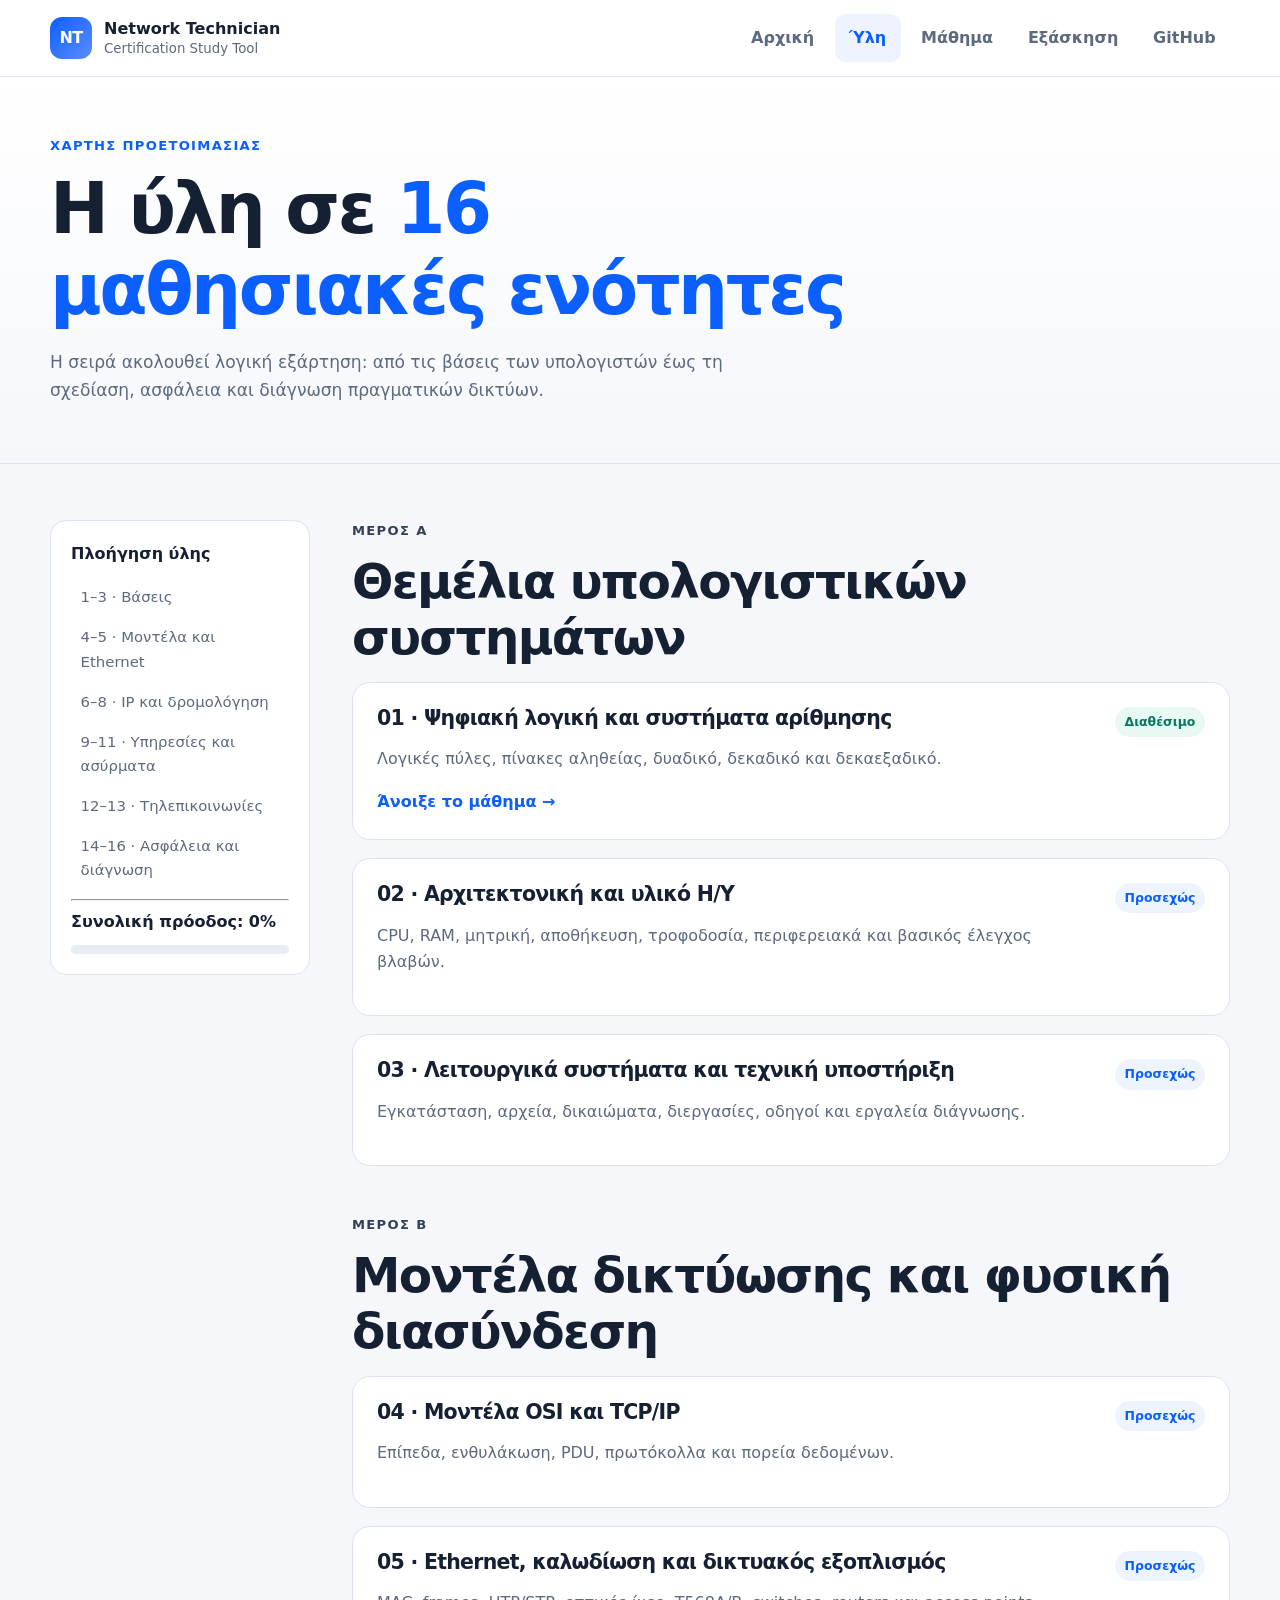
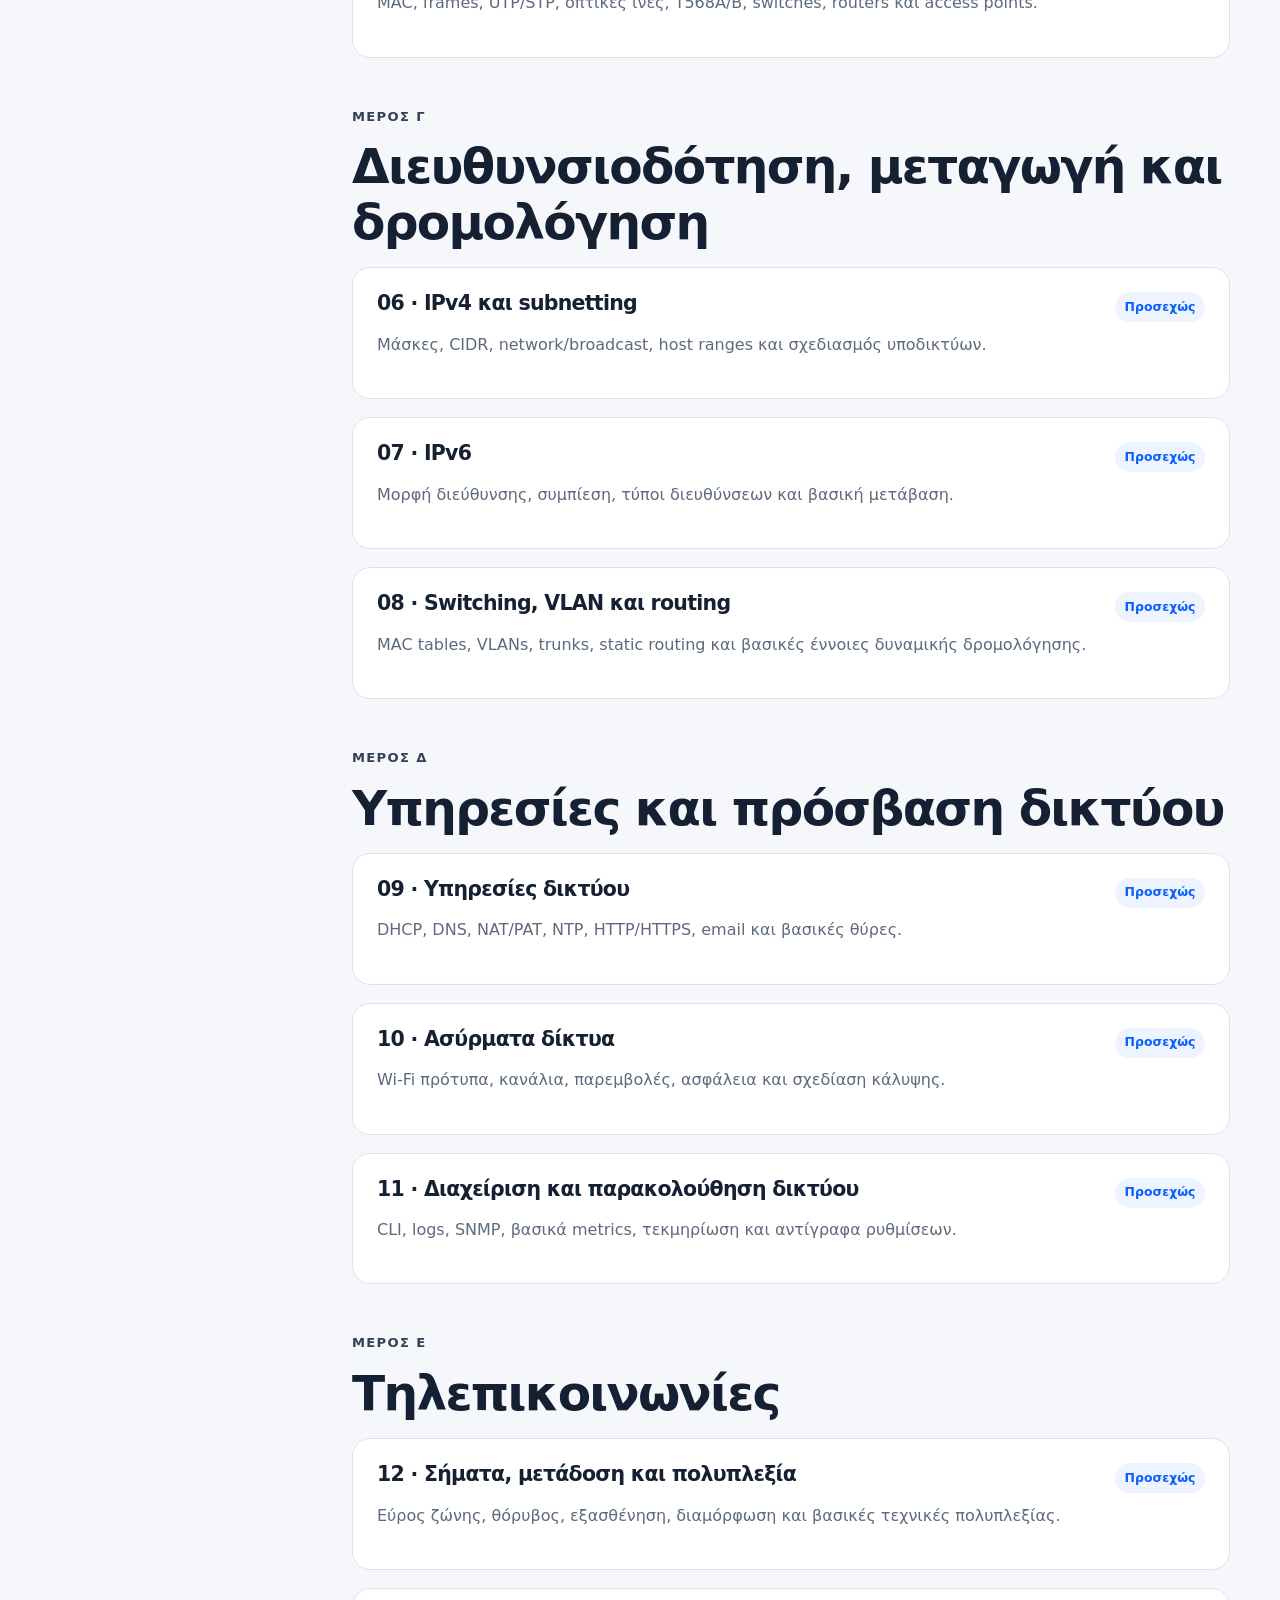
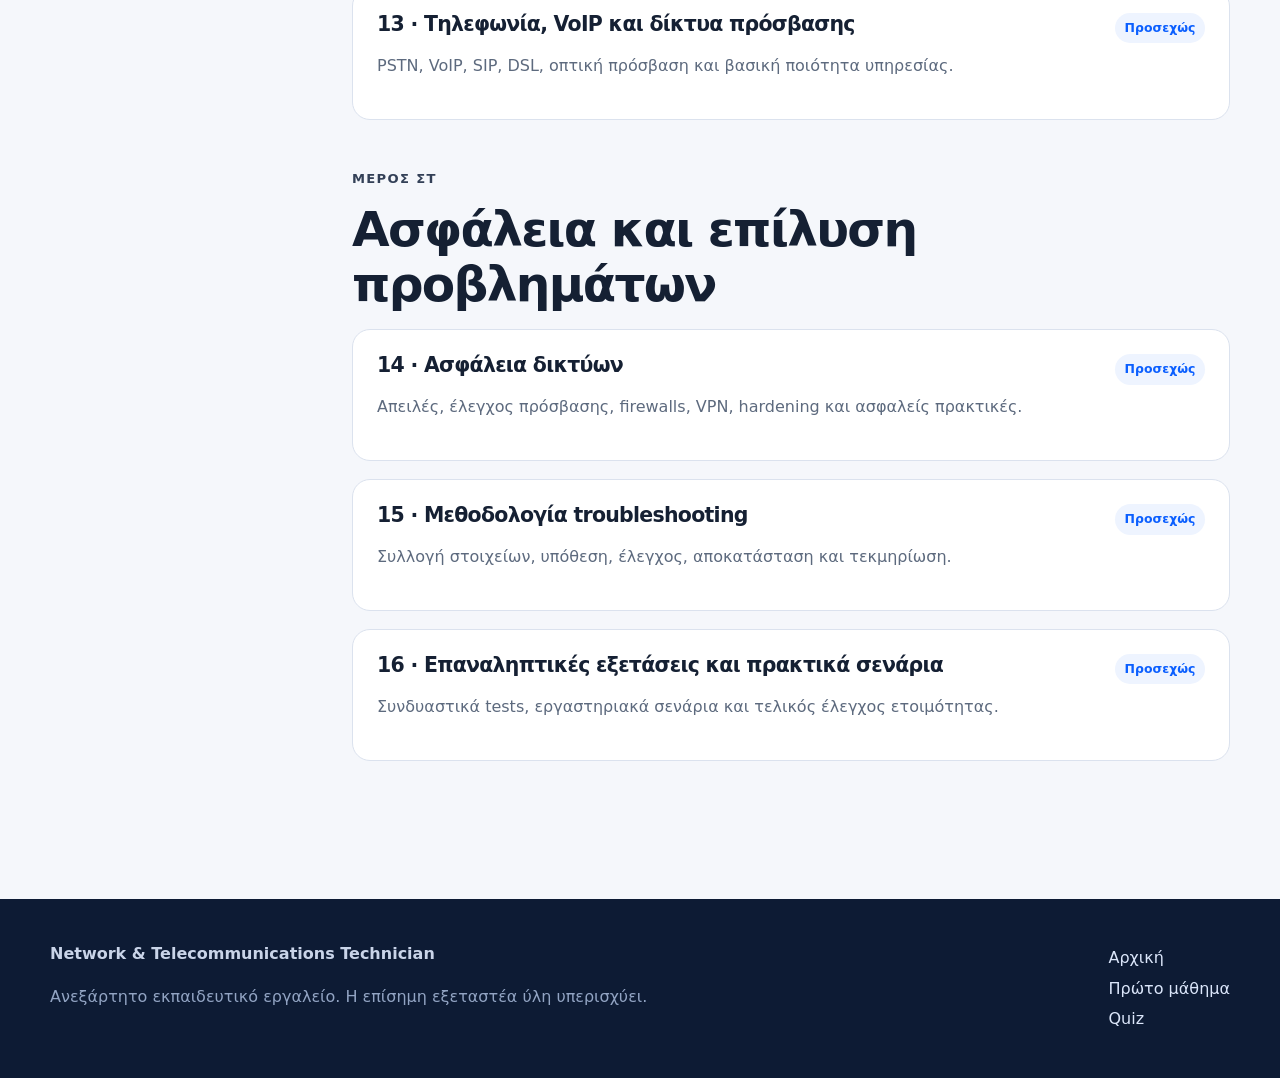
==== curriculum.html @ d06b2fe1 "feat: add curriculum roadmap page" ====
<!doctype html>
<html lang="el">
<head>
  <meta charset="utf-8">
  <meta name="viewport" content="width=device-width, initial-scale=1">
  <meta name="description" content="Χάρτης ύλης για την πιστοποίηση Τεχνικού Δικτύων και Τηλεπικοινωνιών.">
  <title>Χάρτης Ύλης | Network Technician Certification</title>
  <link rel="stylesheet" href="assets/styles.css">
  <script src="assets/app.js" defer></script>
</head>
<body>
  <a class="skip-link" href="#main">Μετάβαση στο περιεχόμενο</a>
  <header class="site-header">
    <div class="container nav-wrap">
      <a class="brand" href="index.html"><span class="brand-mark">NT</span><span><strong>Network Technician</strong><small>Certification Study Tool</small></span></a>
      <button class="nav-toggle" type="button" aria-expanded="false" aria-controls="main-nav">Μενού</button>
      <nav id="main-nav" class="main-nav" aria-label="Κύρια πλοήγηση">
        <a href="index.html">Αρχική</a><a class="active" href="curriculum.html">Ύλη</a><a href="lesson-digital-logic.html">Μάθημα</a><a href="practice-binary.html">Εξάσκηση</a><a href="https://github.com/mmark76/Certification-in-Network-and-Telecommunications-Technology">GitHub</a>
      </nav>
    </div>
  </header>

  <main id="main">
    <section class="page-hero">
      <div class="container">
        <p class="eyebrow">Χάρτης προετοιμασίας</p>
        <h1>Η ύλη σε <span>16 μαθησιακές ενότητες</span></h1>
        <p>Η σειρά ακολουθεί λογική εξάρτηση: από τις βάσεις των υπολογιστών έως τη σχεδίαση, ασφάλεια και διάγνωση πραγματικών δικτύων.</p>
      </div>
    </section>

    <div class="container content-layout">
      <aside class="sidebar">
        <strong>Πλοήγηση ύλης</strong>
        <a href="#fundamentals">1–3 · Βάσεις</a>
        <a href="#models">4–5 · Μοντέλα και Ethernet</a>
        <a href="#ip">6–8 · IP και δρομολόγηση</a>
        <a href="#services">9–11 · Υπηρεσίες και ασύρματα</a>
        <a href="#telecom">12–13 · Τηλεπικοινωνίες</a>
        <a href="#security">14–16 · Ασφάλεια και διάγνωση</a>
        <hr>
        <strong>Συνολική πρόοδος: <span data-progress-label>0%</span></strong>
        <div class="progress"><span data-progress-bar></span></div>
      </aside>

      <article class="lesson">
        <section id="fundamentals">
          <p class="eyebrow">Μέρος Α</p>
          <h2>Θεμέλια υπολογιστικών συστημάτων</h2>
          <div class="module-list">
            <article class="module-card">
              <header><div><h3>01 · Ψηφιακή λογική και συστήματα αρίθμησης</h3><p>Λογικές πύλες, πίνακες αληθείας, δυαδικό, δεκαδικό και δεκαεξαδικό.</p></div><span class="status ready">Διαθέσιμο</span></header>
              <a class="text-link" href="lesson-digital-logic.html">Άνοιξε το μάθημα →</a>
            </article>
            <article class="module-card">
              <header><div><h3>02 · Αρχιτεκτονική και υλικό Η/Υ</h3><p>CPU, RAM, μητρική, αποθήκευση, τροφοδοσία, περιφερειακά και βασικός έλεγχος βλαβών.</p></div><span class="status">Προσεχώς</span></header>
            </article>
            <article class="module-card">
              <header><div><h3>03 · Λειτουργικά συστήματα και τεχνική υποστήριξη</h3><p>Εγκατάσταση, αρχεία, δικαιώματα, διεργασίες, οδηγοί και εργαλεία διάγνωσης.</p></div><span class="status">Προσεχώς</span></header>
            </article>
          </div>
        </section>

        <section id="models">
          <p class="eyebrow">Μέρος Β</p>
          <h2>Μοντέλα δικτύωσης και φυσική διασύνδεση</h2>
          <div class="module-list">
            <article class="module-card"><header><div><h3>04 · Μοντέλα OSI και TCP/IP</h3><p>Επίπεδα, ενθυλάκωση, PDU, πρωτόκολλα και πορεία δεδομένων.</p></div><span class="status">Προσεχώς</span></header></article>
            <article class="module-card" id="ethernet"><header><div><h3>05 · Ethernet, καλωδίωση και δικτυακός εξοπλισμός</h3><p>MAC, frames, UTP/STP, οπτικές ίνες, T568A/B, switches, routers και access points.</p></div><span class="status">Προσεχώς</span></header></article>
          </div>
        </section>

        <section id="ip">
          <p class="eyebrow">Μέρος Γ</p>
          <h2>Διευθυνσιοδότηση, μεταγωγή και δρομολόγηση</h2>
          <div class="module-list">
            <article class="module-card"><header><div><h3>06 · IPv4 και subnetting</h3><p>Μάσκες, CIDR, network/broadcast, host ranges και σχεδιασμός υποδικτύων.</p></div><span class="status">Προσεχώς</span></header></article>
            <article class="module-card"><header><div><h3>07 · IPv6</h3><p>Μορφή διεύθυνσης, συμπίεση, τύποι διευθύνσεων και βασική μετάβαση.</p></div><span class="status">Προσεχώς</span></header></article>
            <article class="module-card" id="switching"><header><div><h3>08 · Switching, VLAN και routing</h3><p>MAC tables, VLANs, trunks, static routing και βασικές έννοιες δυναμικής δρομολόγησης.</p></div><span class="status">Προσεχώς</span></header></article>
          </div>
        </section>

        <section id="services">
          <p class="eyebrow">Μέρος Δ</p>
          <h2>Υπηρεσίες και πρόσβαση δικτύου</h2>
          <div class="module-list">
            <article class="module-card"><header><div><h3>09 · Υπηρεσίες δικτύου</h3><p>DHCP, DNS, NAT/PAT, NTP, HTTP/HTTPS, email και βασικές θύρες.</p></div><span class="status">Προσεχώς</span></header></article>
            <article class="module-card" id="wireless"><header><div><h3>10 · Ασύρματα δίκτυα</h3><p>Wi‑Fi πρότυπα, κανάλια, παρεμβολές, ασφάλεια και σχεδίαση κάλυψης.</p></div><span class="status">Προσεχώς</span></header></article>
            <article class="module-card"><header><div><h3>11 · Διαχείριση και παρακολούθηση δικτύου</h3><p>CLI, logs, SNMP, βασικά metrics, τεκμηρίωση και αντίγραφα ρυθμίσεων.</p></div><span class="status">Προσεχώς</span></header></article>
          </div>
        </section>

        <section id="telecom">
          <p class="eyebrow">Μέρος Ε</p>
          <h2>Τηλεπικοινωνίες</h2>
          <div class="module-list">
            <article class="module-card"><header><div><h3>12 · Σήματα, μετάδοση και πολυπλεξία</h3><p>Εύρος ζώνης, θόρυβος, εξασθένηση, διαμόρφωση και βασικές τεχνικές πολυπλεξίας.</p></div><span class="status">Προσεχώς</span></header></article>
            <article class="module-card"><header><div><h3>13 · Τηλεφωνία, VoIP και δίκτυα πρόσβασης</h3><p>PSTN, VoIP, SIP, DSL, οπτική πρόσβαση και βασική ποιότητα υπηρεσίας.</p></div><span class="status">Προσεχώς</span></header></article>
          </div>
        </section>

        <section id="security">
          <p class="eyebrow">Μέρος ΣΤ</p>
          <h2>Ασφάλεια και επίλυση προβλημάτων</h2>
          <div class="module-list">
            <article class="module-card"><header><div><h3>14 · Ασφάλεια δικτύων</h3><p>Απειλές, έλεγχος πρόσβασης, firewalls, VPN, hardening και ασφαλείς πρακτικές.</p></div><span class="status">Προσεχώς</span></header></article>
            <article class="module-card" id="troubleshooting"><header><div><h3>15 · Μεθοδολογία troubleshooting</h3><p>Συλλογή στοιχείων, υπόθεση, έλεγχος, αποκατάσταση και τεκμηρίωση.</p></div><span class="status">Προσεχώς</span></header></article>
            <article class="module-card"><header><div><h3>16 · Επαναληπτικές εξετάσεις και πρακτικά σενάρια</h3><p>Συνδυαστικά tests, εργαστηριακά σενάρια και τελικός έλεγχος ετοιμότητας.</p></div><span class="status">Προσεχώς</span></header></article>
          </div>
        </section>
      </article>
    </div>
  </main>

  <footer class="site-footer"><div class="container footer-grid"><div><strong>Network & Telecommunications Technician</strong><p>Ανεξάρτητο εκπαιδευτικό εργαλείο. Η επίσημη εξεταστέα ύλη υπερισχύει.</p></div><div><a href="index.html">Αρχική</a><a href="lesson-digital-logic.html">Πρώτο μάθημα</a><a href="practice-binary.html">Quiz</a></div></div></footer>
</body>
</html>
---- assets/styles.css ----
:root {
  --bg: #f5f7fb;
  --surface: #ffffff;
  --surface-soft: #eef3ff;
  --text: #152033;
  --muted: #5d6a7e;
  --line: #dbe2ee;
  --primary: #0b5fff;
  --primary-dark: #0848bd;
  --accent: #00a67e;
  --navy: #0d1b34;
  --shadow: 0 18px 50px rgba(24, 45, 80, .10);
  --radius: 20px;
  --container: 1180px;
}

* { box-sizing: border-box; }
html { scroll-behavior: smooth; }
body {
  margin: 0;
  font-family: Inter, ui-sans-serif, system-ui, -apple-system, BlinkMacSystemFont, "Segoe UI", sans-serif;
  color: var(--text);
  background: var(--bg);
  line-height: 1.65;
}
a { color: inherit; }
img { max-width: 100%; }
button, input { font: inherit; }

.skip-link {
  position: absolute;
  left: -9999px;
  top: 12px;
  z-index: 999;
  padding: .7rem 1rem;
  border-radius: 8px;
  background: var(--navy);
  color: white;
}
.skip-link:focus { left: 12px; }

.container { width: min(calc(100% - 32px), var(--container)); margin-inline: auto; }
.site-header {
  position: sticky;
  top: 0;
  z-index: 50;
  border-bottom: 1px solid rgba(219, 226, 238, .85);
  background: rgba(255, 255, 255, .92);
  backdrop-filter: blur(14px);
}
.nav-wrap { min-height: 76px; display: flex; align-items: center; justify-content: space-between; gap: 24px; }
.brand { display: inline-flex; align-items: center; gap: 12px; text-decoration: none; }
.brand-mark {
  width: 42px;
  height: 42px;
  display: grid;
  place-items: center;
  border-radius: 12px;
  color: white;
  background: linear-gradient(135deg, var(--primary), #5c8cff);
  font-weight: 800;
  letter-spacing: -.04em;
}
.brand strong, .brand small { display: block; line-height: 1.2; }
.brand small { color: var(--muted); margin-top: 3px; }
.main-nav { display: flex; align-items: center; gap: 6px; }
.main-nav a { padding: .7rem .9rem; border-radius: 10px; text-decoration: none; color: var(--muted); font-weight: 650; }
.main-nav a:hover, .main-nav a.active { color: var(--primary); background: var(--surface-soft); }
.nav-toggle { display: none; border: 1px solid var(--line); background: white; border-radius: 10px; padding: .55rem .75rem; }

.hero {
  padding: 78px 0 66px;
  background:
    radial-gradient(circle at 85% 20%, rgba(11, 95, 255, .15), transparent 32%),
    radial-gradient(circle at 12% 80%, rgba(0, 166, 126, .10), transparent 26%),
    linear-gradient(180deg, #fff, #f5f7fb);
}
.hero-grid { display: grid; grid-template-columns: 1.25fr .75fr; align-items: center; gap: 54px; }
.eyebrow { margin: 0 0 12px; color: var(--primary); font-size: .82rem; font-weight: 800; letter-spacing: .1em; text-transform: uppercase; }
h1, h2, h3 { line-height: 1.15; letter-spacing: -.035em; }
h1 { margin: 0; font-size: clamp(2.6rem, 5.5vw, 5rem); max-width: 890px; }
h1 span { color: var(--primary); }
h2 { margin: 0 0 16px; font-size: clamp(2rem, 3.8vw, 3.35rem); }
h3 { margin: 0 0 10px; font-size: 1.28rem; }
.hero-copy { max-width: 720px; margin: 24px 0 0; color: var(--muted); font-size: 1.15rem; }
.hero-actions { display: flex; gap: 12px; flex-wrap: wrap; margin-top: 30px; }
.button {
  display: inline-flex;
  align-items: center;
  justify-content: center;
  min-height: 48px;
  padding: .8rem 1.15rem;
  border-radius: 12px;
  text-decoration: none;
  font-weight: 800;
  border: 1px solid transparent;
  cursor: pointer;
}
.button.primary { color: white; background: var(--primary); box-shadow: 0 10px 25px rgba(11, 95, 255, .24); }
.button.primary:hover { background: var(--primary-dark); }
.button.secondary { background: white; border-color: var(--line); }
.button.secondary:hover { border-color: var(--primary); color: var(--primary); }
.button.light { color: var(--navy); background: white; }
.hero-points { display: flex; gap: 18px; flex-wrap: wrap; padding: 0; margin: 26px 0 0; color: var(--muted); list-style: none; font-size: .92rem; }
.hero-points li::before { content: "✓"; margin-right: 7px; color: var(--accent); font-weight: 900; }
.hero-panel { padding: 28px; border: 1px solid rgba(219, 226, 238, .9); border-radius: 24px; background: rgba(255, 255, 255, .88); box-shadow: var(--shadow); }
.panel-head { display: flex; justify-content: space-between; gap: 16px; align-items: center; margin-bottom: 12px; }
.progress { height: 9px; overflow: hidden; border-radius: 999px; background: #e7ecf5; }
.progress span { display: block; width: 0; height: 100%; border-radius: inherit; background: linear-gradient(90deg, var(--primary), var(--accent)); transition: width .4s ease; }
.learning-cycle { padding: 0; margin: 24px 0 0; list-style: none; display: grid; gap: 16px; }
.learning-cycle li { display: flex; align-items: center; gap: 13px; }
.learning-cycle li > span { flex: 0 0 34px; width: 34px; height: 34px; display: grid; place-items: center; border-radius: 10px; background: var(--surface-soft); color: var(--primary); font-weight: 850; }
.learning-cycle strong, .learning-cycle small { display: block; }
.learning-cycle small { color: var(--muted); margin-top: 2px; }

.section { padding: 88px 0; }
.section-muted { background: white; border-block: 1px solid var(--line); }
.section-heading { max-width: 740px; margin-bottom: 38px; }
.section-heading > p:last-child { color: var(--muted); font-size: 1.05rem; }
.feature-grid { display: grid; grid-template-columns: repeat(4, 1fr); gap: 18px; }
.feature-card { min-height: 230px; padding: 26px; border: 1px solid var(--line); border-radius: var(--radius); background: var(--surface); box-shadow: 0 8px 28px rgba(24, 45, 80, .05); }
.feature-number { display: inline-block; margin-bottom: 36px; color: var(--primary); font-weight: 900; }
.feature-card p { color: var(--muted); margin-bottom: 0; }
.split { display: grid; grid-template-columns: 1fr 1fr; align-items: center; gap: 58px; }
.check-list { padding: 0; margin: 24px 0; list-style: none; }
.check-list li { margin: 10px 0; }
.check-list li::before { content: "✓"; display: inline-grid; place-items: center; width: 22px; height: 22px; margin-right: 9px; border-radius: 50%; color: white; background: var(--accent); font-size: .75rem; font-weight: 900; }
.text-link { color: var(--primary); font-weight: 850; text-decoration: none; }
.code-card { overflow: hidden; border-radius: var(--radius); background: var(--navy); box-shadow: var(--shadow); }
.code-card-top { display: flex; gap: 7px; padding: 16px 18px; background: #132544; }
.code-card-top span { width: 10px; height: 10px; border-radius: 50%; background: #4e6488; }
.code-card pre { margin: 0; padding: 34px; color: #dce8ff; white-space: pre-wrap; font-size: 1.04rem; line-height: 1.9; }
.topic-grid { display: grid; grid-template-columns: repeat(5, 1fr); gap: 12px; }
.topic-grid a { min-height: 106px; display: flex; align-items: flex-end; padding: 18px; border: 1px solid var(--line); border-radius: 16px; background: white; text-decoration: none; font-weight: 800; }
.topic-grid a:hover { color: var(--primary); transform: translateY(-2px); box-shadow: 0 12px 25px rgba(24, 45, 80, .08); }
.cta-section { padding: 20px 0 90px; }
.cta-card { display: flex; align-items: center; justify-content: space-between; gap: 32px; padding: 42px; border-radius: 24px; color: white; background: linear-gradient(120deg, var(--primary-dark), var(--primary), #3d79ff); }
.cta-card h2 { margin-bottom: 0; max-width: 770px; }
.cta-card .eyebrow { color: #dce7ff; }

.page-hero { padding: 58px 0 42px; background: linear-gradient(180deg, white, var(--bg)); border-bottom: 1px solid var(--line); }
.page-hero p:last-child { max-width: 760px; color: var(--muted); font-size: 1.07rem; }
.content-layout { display: grid; grid-template-columns: 260px minmax(0, 1fr); gap: 42px; padding: 56px 0 90px; }
.sidebar { position: sticky; top: 100px; align-self: start; padding: 20px; border: 1px solid var(--line); border-radius: 16px; background: white; }
.sidebar strong { display: block; margin-bottom: 10px; }
.sidebar a { display: block; padding: .48rem .6rem; border-radius: 8px; color: var(--muted); text-decoration: none; font-size: .93rem; }
.sidebar a:hover { color: var(--primary); background: var(--surface-soft); }
.lesson { min-width: 0; }
.lesson section { scroll-margin-top: 105px; margin-bottom: 48px; }
.lesson p, .lesson li { color: #334057; }
.note, .warning, .success { margin: 24px 0; padding: 18px 20px; border-radius: 14px; border-left: 5px solid; }
.note { background: #eef4ff; border-color: var(--primary); }
.warning { background: #fff7e8; border-color: #e99a18; }
.success { background: #eafaf5; border-color: var(--accent); }
.table-wrap { overflow-x: auto; border: 1px solid var(--line); border-radius: 14px; background: white; }
table { width: 100%; border-collapse: collapse; }
th, td { padding: .85rem 1rem; text-align: left; border-bottom: 1px solid var(--line); }
th { background: #f2f5fa; }
tr:last-child td { border-bottom: 0; }
.inline-code, code { font-family: ui-monospace, SFMono-Regular, Menlo, Consolas, monospace; }
.lesson-actions { display: flex; align-items: center; justify-content: space-between; gap: 18px; padding-top: 24px; border-top: 1px solid var(--line); }
.complete-control { display: flex; align-items: center; gap: 10px; font-weight: 750; }
.complete-control input { width: 20px; height: 20px; accent-color: var(--accent); }

.module-list { display: grid; gap: 18px; }
.module-card { padding: 24px; border: 1px solid var(--line); border-radius: 18px; background: white; }
.module-card header { display: flex; align-items: flex-start; justify-content: space-between; gap: 16px; }
.module-card p { color: var(--muted); }
.status { padding: .3rem .6rem; border-radius: 999px; background: #eef4ff; color: var(--primary); font-size: .78rem; font-weight: 850; white-space: nowrap; }
.status.ready { background: #e8f8f2; color: #08785e; }
.module-card ul { margin-bottom: 0; }

.quiz { display: grid; gap: 20px; }
.question-card { padding: 24px; border: 1px solid var(--line); border-radius: 18px; background: white; }
.question-card fieldset { border: 0; padding: 0; margin: 0; }
.question-card legend { margin-bottom: 14px; font-weight: 800; }
.option { display: flex; gap: 10px; align-items: flex-start; margin: 10px 0; padding: 12px; border-radius: 10px; background: #f7f9fc; }
.option input { margin-top: 5px; accent-color: var(--primary); }
.quiz-result { display: none; padding: 22px; border-radius: 14px; background: var(--navy); color: white; }
.quiz-result.show { display: block; }

.site-footer { padding: 42px 0; color: #c9d4e8; background: var(--navy); }
.footer-grid { display: grid; grid-template-columns: 1fr auto; gap: 32px; }
.site-footer p { max-width: 650px; color: #92a4c3; }
.site-footer a { display: block; color: #dbe6fa; text-decoration: none; margin: 4px 0; }

@media (max-width: 980px) {
  .hero-grid, .split { grid-template-columns: 1fr; }
  .feature-grid { grid-template-columns: repeat(2, 1fr); }
  .topic-grid { grid-template-columns: repeat(2, 1fr); }
  .content-layout { grid-template-columns: 1fr; }
  .sidebar { position: static; }
}

@media (max-width: 760px) {
  .nav-toggle { display: inline-flex; }
  .main-nav { display: none; position: absolute; top: 68px; left: 16px; right: 16px; flex-direction: column; align-items: stretch; padding: 12px; border: 1px solid var(--line); border-radius: 14px; background: white; box-shadow: var(--shadow); }
  .main-nav.open { display: flex; }
  .hero { padding-top: 52px; }
  .feature-grid, .topic-grid { grid-template-columns: 1fr; }
  .feature-card { min-height: auto; }
  .feature-number { margin-bottom: 20px; }
  .cta-card, .lesson-actions, .footer-grid { display: grid; grid-template-columns: 1fr; }
  .button { width: 100%; }
  .hero-actions .button { width: auto; }
}

@media (max-width: 480px) {
  .container { width: min(calc(100% - 22px), var(--container)); }
  h1 { font-size: 2.42rem; }
  .section { padding: 64px 0; }
  .hero-panel, .feature-card, .module-card, .question-card { padding: 20px; }
  .hero-actions .button { width: 100%; }
  .brand small { display: none; }
}
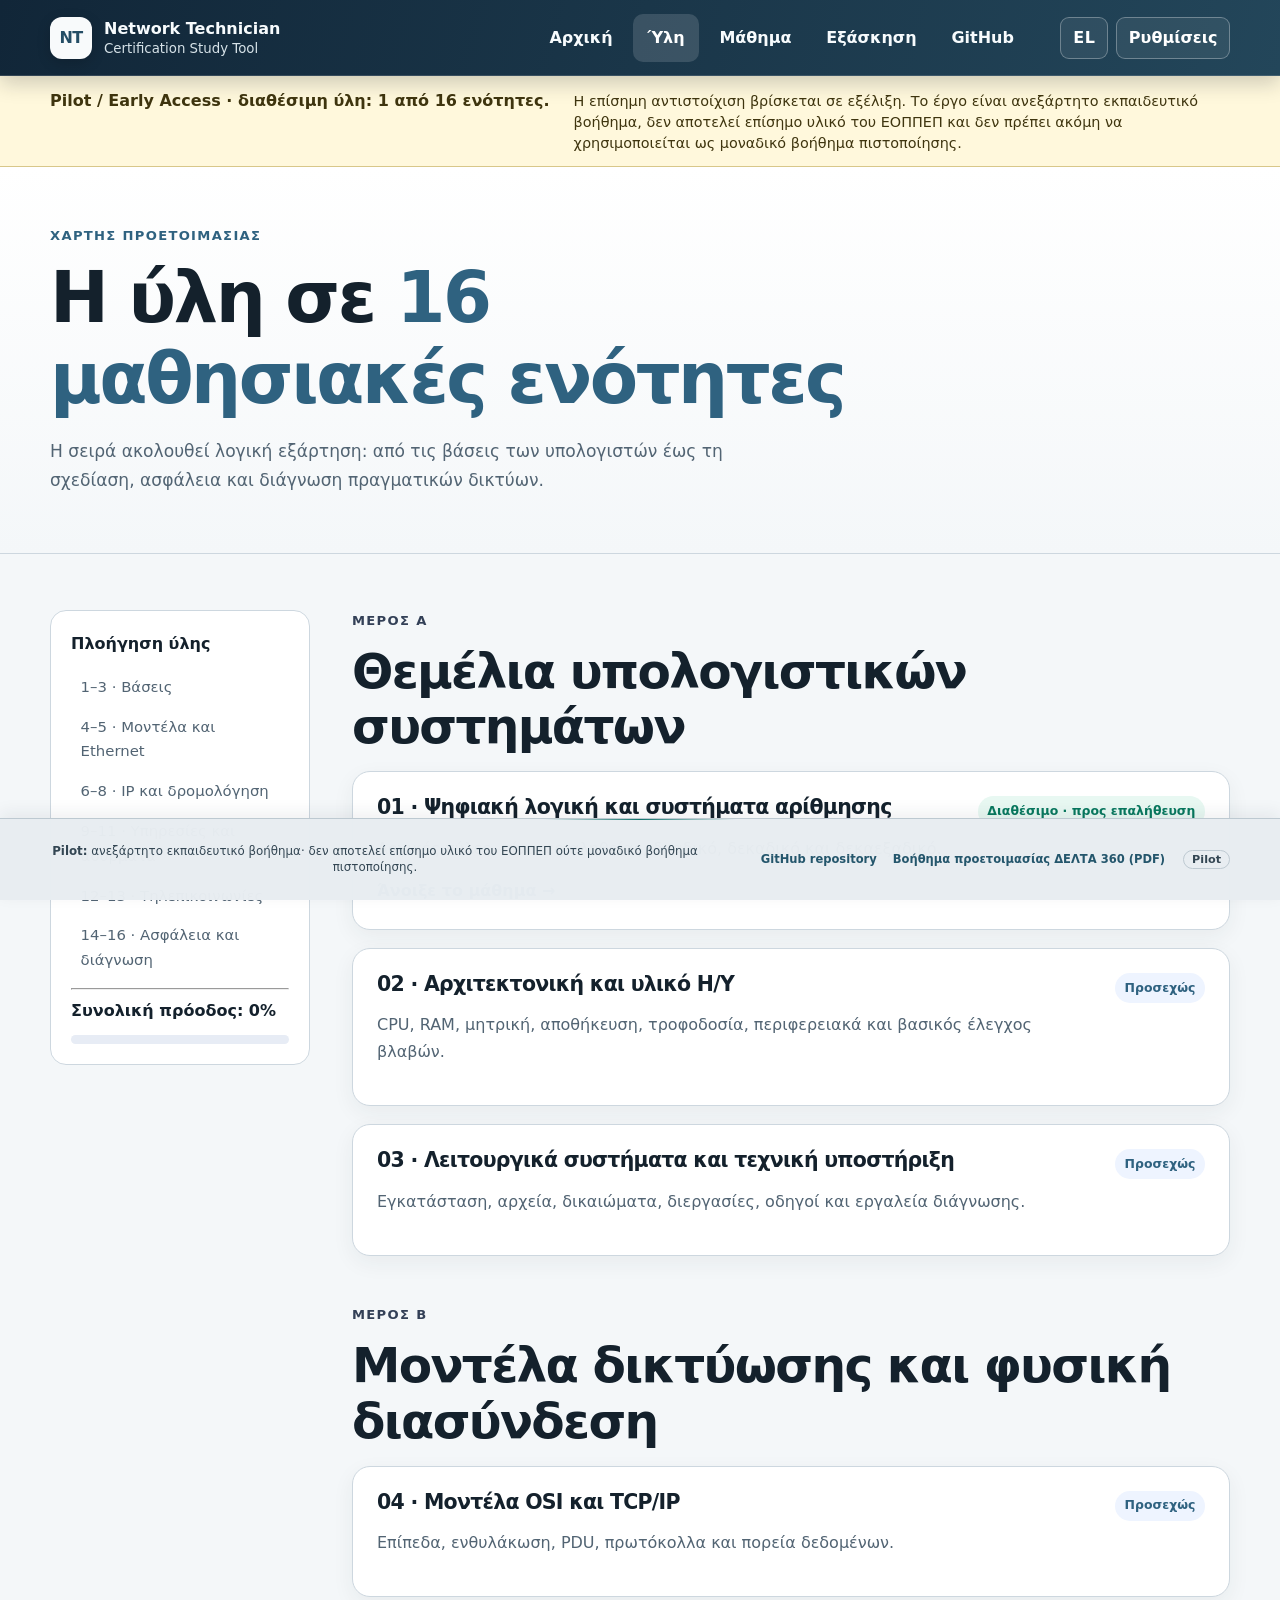
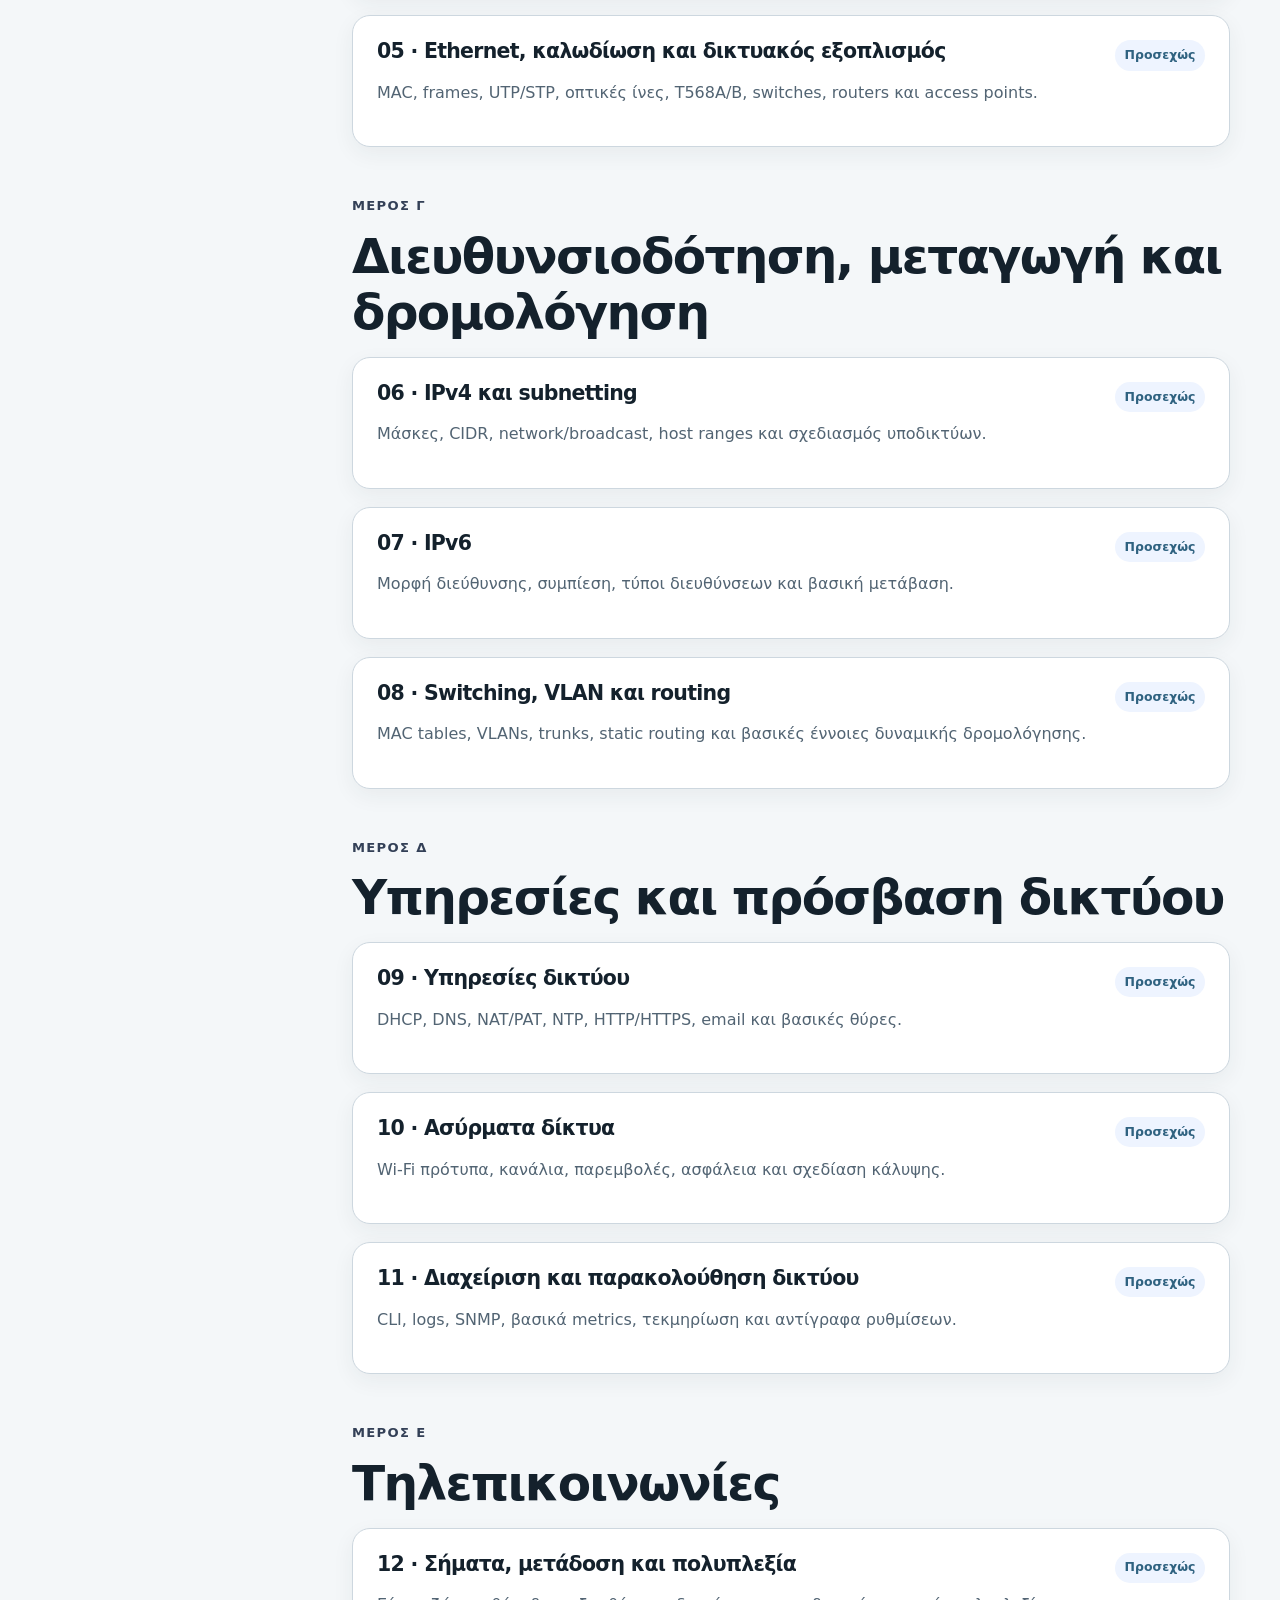
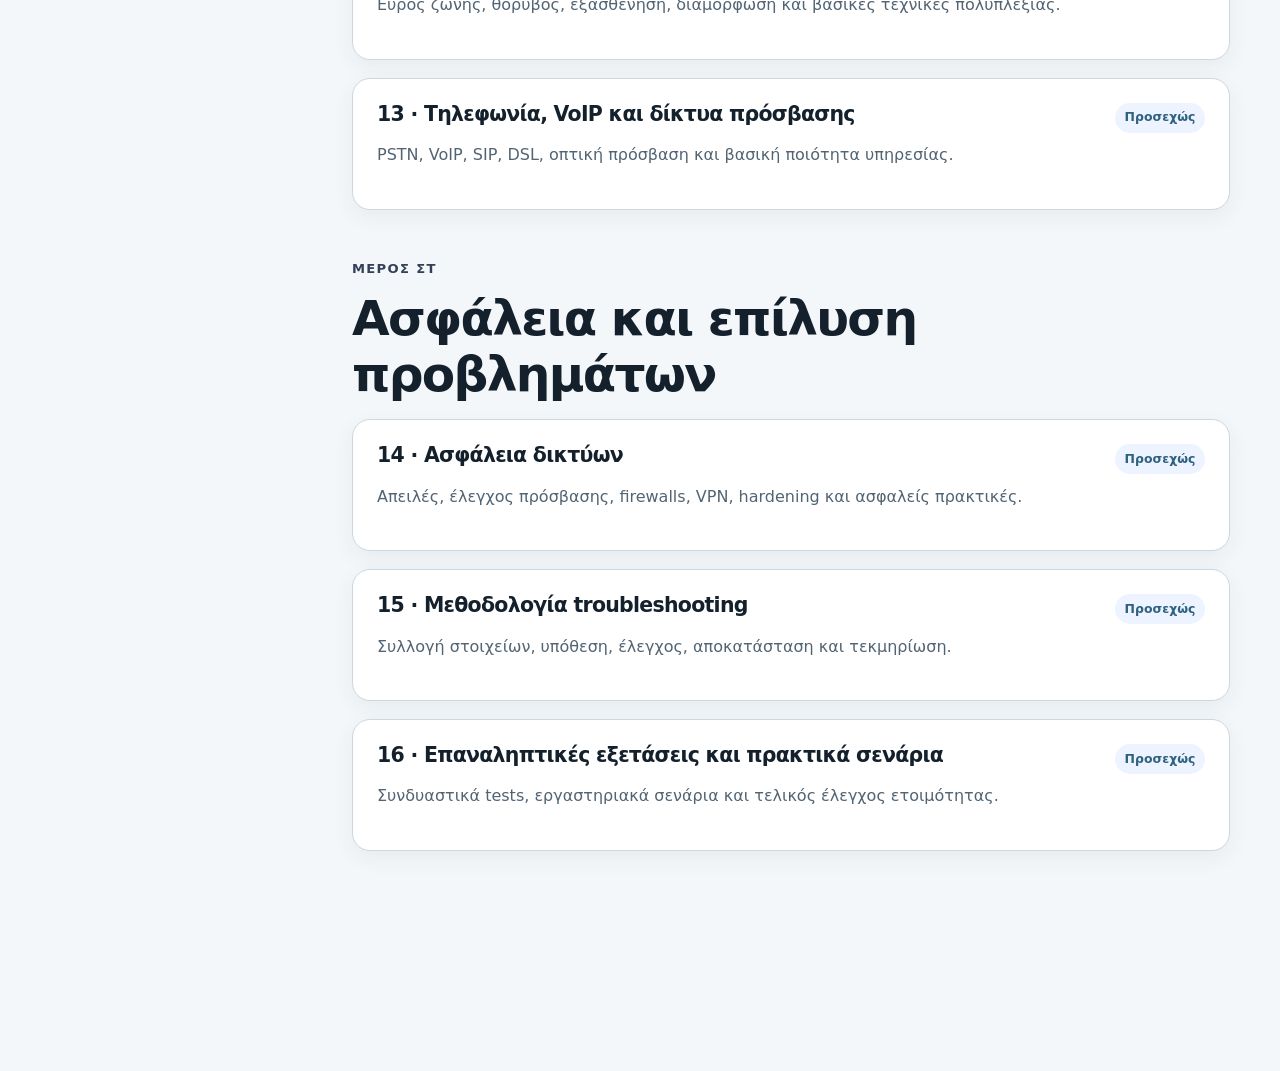
==== commit 1e9bc1f8: "Stabilize pilot interface and progress tracking" ====
--- a/curriculum.html
+++ b/curriculum.html
@@ -6,6 +6,9 @@
   <meta name="description" content="Χάρτης ύλης για την πιστοποίηση Τεχνικού Δικτύων και Τηλεπικοινωνιών.">
   <title>Χάρτης Ύλης | Network Technician Certification</title>
   <link rel="stylesheet" href="assets/styles.css">
+  <link rel="stylesheet" href="assets/fixed-layout.css">
+  <link rel="stylesheet" href="assets/interface-overrides.css">
+  <script src="assets/curriculum-data.js" defer></script>
   <script src="assets/app.js" defer></script>
 </head>
 <body>
@@ -17,8 +20,19 @@
       <nav id="main-nav" class="main-nav" aria-label="Κύρια πλοήγηση">
         <a href="index.html">Αρχική</a><a class="active" href="curriculum.html">Ύλη</a><a href="lesson-digital-logic.html">Μάθημα</a><a href="practice-binary.html">Εξάσκηση</a><a href="https://github.com/mmark76/Certification-in-Network-and-Telecommunications-Technology">GitHub</a>
       </nav>
+      <div class="header-controls">
+        <span class="header-action language-indicator" aria-label="Γλώσσα: Ελληνικά">EL</span>
+        <button class="header-action settings-button" type="button" aria-haspopup="dialog" aria-controls="settings-dialog">Ρυθμίσεις</button>
+      </div>
     </div>
   </header>
+
+  <aside class="pilot-notice" aria-label="Κατάσταση Pilot / Early Access">
+    <div class="container">
+      <strong>Pilot / Early Access · διαθέσιμη ύλη: 1 από 16 ενότητες.</strong>
+      <p>Η επίσημη αντιστοίχιση βρίσκεται σε εξέλιξη. Το έργο είναι ανεξάρτητο εκπαιδευτικό βοήθημα, δεν αποτελεί επίσημο υλικό του ΕΟΠΠΕΠ και δεν πρέπει ακόμη να χρησιμοποιείται ως μοναδικό βοήθημα πιστοποίησης.</p>
+    </div>
+  </aside>
 
   <main id="main">
     <section class="page-hero">
@@ -40,7 +54,7 @@
         <a href="#security">14–16 · Ασφάλεια και διάγνωση</a>
         <hr>
         <strong>Συνολική πρόοδος: <span data-progress-label>0%</span></strong>
-        <div class="progress"><span data-progress-bar></span></div>
+        <div class="progress" role="progressbar" aria-label="Συνολική πρόοδος" aria-valuemin="0" aria-valuemax="100" aria-valuenow="0"><span data-progress-bar></span></div>
       </aside>
 
       <article class="lesson">
@@ -48,14 +62,14 @@
           <p class="eyebrow">Μέρος Α</p>
           <h2>Θεμέλια υπολογιστικών συστημάτων</h2>
           <div class="module-list">
-            <article class="module-card">
-              <header><div><h3>01 · Ψηφιακή λογική και συστήματα αρίθμησης</h3><p>Λογικές πύλες, πίνακες αληθείας, δυαδικό, δεκαδικό και δεκαεξαδικό.</p></div><span class="status ready">Διαθέσιμο</span></header>
+            <article class="module-card" data-module-id="MOD-01" data-available="true">
+              <header><div><h3>01 · Ψηφιακή λογική και συστήματα αρίθμησης</h3><p>Λογικές πύλες, πίνακες αληθείας, δυαδικό, δεκαδικό και δεκαεξαδικό.</p></div><span class="status ready">Διαθέσιμο · προς επαλήθευση</span></header>
               <a class="text-link" href="lesson-digital-logic.html">Άνοιξε το μάθημα →</a>
             </article>
-            <article class="module-card">
+            <article class="module-card" data-module-id="MOD-02" data-available="false">
               <header><div><h3>02 · Αρχιτεκτονική και υλικό Η/Υ</h3><p>CPU, RAM, μητρική, αποθήκευση, τροφοδοσία, περιφερειακά και βασικός έλεγχος βλαβών.</p></div><span class="status">Προσεχώς</span></header>
             </article>
-            <article class="module-card">
+            <article class="module-card" data-module-id="MOD-03" data-available="false">
               <header><div><h3>03 · Λειτουργικά συστήματα και τεχνική υποστήριξη</h3><p>Εγκατάσταση, αρχεία, δικαιώματα, διεργασίες, οδηγοί και εργαλεία διάγνωσης.</p></div><span class="status">Προσεχώς</span></header>
             </article>
           </div>
@@ -65,8 +79,8 @@
           <p class="eyebrow">Μέρος Β</p>
           <h2>Μοντέλα δικτύωσης και φυσική διασύνδεση</h2>
           <div class="module-list">
-            <article class="module-card"><header><div><h3>04 · Μοντέλα OSI και TCP/IP</h3><p>Επίπεδα, ενθυλάκωση, PDU, πρωτόκολλα και πορεία δεδομένων.</p></div><span class="status">Προσεχώς</span></header></article>
-            <article class="module-card" id="ethernet"><header><div><h3>05 · Ethernet, καλωδίωση και δικτυακός εξοπλισμός</h3><p>MAC, frames, UTP/STP, οπτικές ίνες, T568A/B, switches, routers και access points.</p></div><span class="status">Προσεχώς</span></header></article>
+            <article class="module-card" data-module-id="MOD-04" data-available="false"><header><div><h3>04 · Μοντέλα OSI και TCP/IP</h3><p>Επίπεδα, ενθυλάκωση, PDU, πρωτόκολλα και πορεία δεδομένων.</p></div><span class="status">Προσεχώς</span></header></article>
+            <article class="module-card" id="ethernet" data-module-id="MOD-05" data-available="false"><header><div><h3>05 · Ethernet, καλωδίωση και δικτυακός εξοπλισμός</h3><p>MAC, frames, UTP/STP, οπτικές ίνες, T568A/B, switches, routers και access points.</p></div><span class="status">Προσεχώς</span></header></article>
           </div>
         </section>
 
@@ -74,9 +88,9 @@
           <p class="eyebrow">Μέρος Γ</p>
           <h2>Διευθυνσιοδότηση, μεταγωγή και δρομολόγηση</h2>
           <div class="module-list">
-            <article class="module-card"><header><div><h3>06 · IPv4 και subnetting</h3><p>Μάσκες, CIDR, network/broadcast, host ranges και σχεδιασμός υποδικτύων.</p></div><span class="status">Προσεχώς</span></header></article>
-            <article class="module-card"><header><div><h3>07 · IPv6</h3><p>Μορφή διεύθυνσης, συμπίεση, τύποι διευθύνσεων και βασική μετάβαση.</p></div><span class="status">Προσεχώς</span></header></article>
-            <article class="module-card" id="switching"><header><div><h3>08 · Switching, VLAN και routing</h3><p>MAC tables, VLANs, trunks, static routing και βασικές έννοιες δυναμικής δρομολόγησης.</p></div><span class="status">Προσεχώς</span></header></article>
+            <article class="module-card" data-module-id="MOD-06" data-available="false"><header><div><h3>06 · IPv4 και subnetting</h3><p>Μάσκες, CIDR, network/broadcast, host ranges και σχεδιασμός υποδικτύων.</p></div><span class="status">Προσεχώς</span></header></article>
+            <article class="module-card" data-module-id="MOD-07" data-available="false"><header><div><h3>07 · IPv6</h3><p>Μορφή διεύθυνσης, συμπίεση, τύποι διευθύνσεων και βασική μετάβαση.</p></div><span class="status">Προσεχώς</span></header></article>
+            <article class="module-card" id="switching" data-module-id="MOD-08" data-available="false"><header><div><h3>08 · Switching, VLAN και routing</h3><p>MAC tables, VLANs, trunks, static routing και βασικές έννοιες δυναμικής δρομολόγησης.</p></div><span class="status">Προσεχώς</span></header></article>
           </div>
         </section>
 
@@ -84,9 +98,9 @@
           <p class="eyebrow">Μέρος Δ</p>
           <h2>Υπηρεσίες και πρόσβαση δικτύου</h2>
           <div class="module-list">
-            <article class="module-card"><header><div><h3>09 · Υπηρεσίες δικτύου</h3><p>DHCP, DNS, NAT/PAT, NTP, HTTP/HTTPS, email και βασικές θύρες.</p></div><span class="status">Προσεχώς</span></header></article>
-            <article class="module-card" id="wireless"><header><div><h3>10 · Ασύρματα δίκτυα</h3><p>Wi‑Fi πρότυπα, κανάλια, παρεμβολές, ασφάλεια και σχεδίαση κάλυψης.</p></div><span class="status">Προσεχώς</span></header></article>
-            <article class="module-card"><header><div><h3>11 · Διαχείριση και παρακολούθηση δικτύου</h3><p>CLI, logs, SNMP, βασικά metrics, τεκμηρίωση και αντίγραφα ρυθμίσεων.</p></div><span class="status">Προσεχώς</span></header></article>
+            <article class="module-card" data-module-id="MOD-09" data-available="false"><header><div><h3>09 · Υπηρεσίες δικτύου</h3><p>DHCP, DNS, NAT/PAT, NTP, HTTP/HTTPS, email και βασικές θύρες.</p></div><span class="status">Προσεχώς</span></header></article>
+            <article class="module-card" id="wireless" data-module-id="MOD-10" data-available="false"><header><div><h3>10 · Ασύρματα δίκτυα</h3><p>Wi‑Fi πρότυπα, κανάλια, παρεμβολές, ασφάλεια και σχεδίαση κάλυψης.</p></div><span class="status">Προσεχώς</span></header></article>
+            <article class="module-card" data-module-id="MOD-11" data-available="false"><header><div><h3>11 · Διαχείριση και παρακολούθηση δικτύου</h3><p>CLI, logs, SNMP, βασικά metrics, τεκμηρίωση και αντίγραφα ρυθμίσεων.</p></div><span class="status">Προσεχώς</span></header></article>
           </div>
         </section>
 
@@ -94,8 +108,8 @@
           <p class="eyebrow">Μέρος Ε</p>
           <h2>Τηλεπικοινωνίες</h2>
           <div class="module-list">
-            <article class="module-card"><header><div><h3>12 · Σήματα, μετάδοση και πολυπλεξία</h3><p>Εύρος ζώνης, θόρυβος, εξασθένηση, διαμόρφωση και βασικές τεχνικές πολυπλεξίας.</p></div><span class="status">Προσεχώς</span></header></article>
-            <article class="module-card"><header><div><h3>13 · Τηλεφωνία, VoIP και δίκτυα πρόσβασης</h3><p>PSTN, VoIP, SIP, DSL, οπτική πρόσβαση και βασική ποιότητα υπηρεσίας.</p></div><span class="status">Προσεχώς</span></header></article>
+            <article class="module-card" data-module-id="MOD-12" data-available="false"><header><div><h3>12 · Σήματα, μετάδοση και πολυπλεξία</h3><p>Εύρος ζώνης, θόρυβος, εξασθένηση, διαμόρφωση και βασικές τεχνικές πολυπλεξίας.</p></div><span class="status">Προσεχώς</span></header></article>
+            <article class="module-card" data-module-id="MOD-13" data-available="false"><header><div><h3>13 · Τηλεφωνία, VoIP και δίκτυα πρόσβασης</h3><p>PSTN, VoIP, SIP, DSL, οπτική πρόσβαση και βασική ποιότητα υπηρεσίας.</p></div><span class="status">Προσεχώς</span></header></article>
           </div>
         </section>
 
@@ -103,15 +117,49 @@
           <p class="eyebrow">Μέρος ΣΤ</p>
           <h2>Ασφάλεια και επίλυση προβλημάτων</h2>
           <div class="module-list">
-            <article class="module-card"><header><div><h3>14 · Ασφάλεια δικτύων</h3><p>Απειλές, έλεγχος πρόσβασης, firewalls, VPN, hardening και ασφαλείς πρακτικές.</p></div><span class="status">Προσεχώς</span></header></article>
-            <article class="module-card" id="troubleshooting"><header><div><h3>15 · Μεθοδολογία troubleshooting</h3><p>Συλλογή στοιχείων, υπόθεση, έλεγχος, αποκατάσταση και τεκμηρίωση.</p></div><span class="status">Προσεχώς</span></header></article>
-            <article class="module-card"><header><div><h3>16 · Επαναληπτικές εξετάσεις και πρακτικά σενάρια</h3><p>Συνδυαστικά tests, εργαστηριακά σενάρια και τελικός έλεγχος ετοιμότητας.</p></div><span class="status">Προσεχώς</span></header></article>
+            <article class="module-card" data-module-id="MOD-14" data-available="false"><header><div><h3>14 · Ασφάλεια δικτύων</h3><p>Απειλές, έλεγχος πρόσβασης, firewalls, VPN, hardening και ασφαλείς πρακτικές.</p></div><span class="status">Προσεχώς</span></header></article>
+            <article class="module-card" id="troubleshooting" data-module-id="MOD-15" data-available="false"><header><div><h3>15 · Μεθοδολογία troubleshooting</h3><p>Συλλογή στοιχείων, υπόθεση, έλεγχος, αποκατάσταση και τεκμηρίωση.</p></div><span class="status">Προσεχώς</span></header></article>
+            <article class="module-card" data-module-id="MOD-16" data-available="false"><header><div><h3>16 · Επαναληπτικές εξετάσεις και πρακτικά σενάρια</h3><p>Συνδυαστικά tests, εργαστηριακά σενάρια και τελικός έλεγχος ετοιμότητας.</p></div><span class="status">Προσεχώς</span></header></article>
           </div>
         </section>
       </article>
     </div>
   </main>
 
-  <footer class="site-footer"><div class="container footer-grid"><div><strong>Network & Telecommunications Technician</strong><p>Ανεξάρτητο εκπαιδευτικό εργαλείο. Η επίσημη εξεταστέα ύλη υπερισχύει.</p></div><div><a href="index.html">Αρχική</a><a href="lesson-digital-logic.html">Πρώτο μάθημα</a><a href="practice-binary.html">Quiz</a></div></div></footer>
+  <footer class="site-footer">
+    <div class="container footer-layout">
+      <p class="footer-disclaimer"><strong>Pilot:</strong> ανεξάρτητο εκπαιδευτικό βοήθημα· δεν αποτελεί επίσημο υλικό του ΕΟΠΠΕΠ ούτε μοναδικό βοήθημα πιστοποίησης.</p>
+      <nav class="footer-links" aria-label="Πηγές και repository">
+        <a href="https://github.com/mmark76/Certification-in-Network-and-Telecommunications-Technology">GitHub repository</a>
+        <a href="https://www.iekdelta360.edu.gr/files/repository/eoppep/%CE%99%CE%95%CE%9A-%CE%94%CE%95%CE%9B%CE%A4%CE%91-360-technikos-diktion.pdf" target="_blank" rel="noopener noreferrer">Βοήθημα προετοιμασίας ΔΕΛΤΑ 360 (PDF)</a>
+      </nav>
+      <span class="footer-status" aria-label="Κατάσταση έκδοσης: Pilot">Pilot</span>
+    </div>
+  </footer>
+
+  <dialog id="settings-dialog" class="settings-dialog" aria-labelledby="settings-title" aria-describedby="settings-intro">
+    <header class="settings-dialog__header">
+      <div>
+        <h2 id="settings-title">Ρυθμίσεις εμφάνισης</h2>
+        <p id="settings-intro">Προσάρμοσε την ανάγνωση και τη διάταξη του εκπαιδευτικού εργαλείου.</p>
+      </div>
+      <button class="settings-close" type="button" data-dialog-close aria-label="Κλείσιμο ρυθμίσεων">×</button>
+    </header>
+    <form class="settings-form" method="dialog">
+      <div class="settings-fields">
+        <label class="settings-row" for="setting-theme"><span class="settings-row__label"><strong>Θέμα</strong><small>Αυτόματο, φωτεινό ή σκοτεινό.</small></span><select id="setting-theme" name="theme" data-setting="theme"><option value="system">Σύστημα</option><option value="light">Φωτεινό</option><option value="dark">Σκοτεινό</option></select></label>
+        <label class="settings-row" for="setting-accent"><span class="settings-row__label"><strong>Χρώμα έμφασης</strong><small>Κύρια χρωματική ταυτότητα.</small></span><select id="setting-accent" name="accent" data-setting="accent"><option value="steel">Steel</option><option value="teal">Teal</option><option value="blue">Blue</option><option value="indigo">Indigo</option><option value="green">Green</option></select></label>
+        <label class="settings-row" for="setting-font"><span class="settings-row__label"><strong>Γραμματοσειρά</strong><small>Τύπος γραμματοσειράς ανάγνωσης.</small></span><select id="setting-font" name="font" data-setting="font"><option value="sans">Sans serif</option><option value="serif">Serif</option><option value="system">System UI</option><option value="mono">Monospace</option></select></label>
+        <label class="settings-row" for="setting-text-size"><span class="settings-row__label"><strong>Μέγεθος κειμένου</strong><small>Γενική κλίμακα γραμματοσειράς.</small></span><select id="setting-text-size" name="textSize" data-setting="textSize"><option value="small">Μικρό</option><option value="default">Κανονικό</option><option value="large">Μεγάλο</option><option value="xlarge">Πολύ μεγάλο</option></select></label>
+        <label class="settings-row" for="setting-content-width"><span class="settings-row__label"><strong>Πλάτος περιεχομένου</strong><small>Στενό για ανάγνωση ή ευρύ για πίνακες.</small></span><select id="setting-content-width" name="contentWidth" data-setting="contentWidth"><option value="narrow">Στενό</option><option value="standard">Κανονικό</option><option value="wide">Ευρύ</option></select></label>
+        <label class="settings-row" for="setting-spacing"><span class="settings-row__label"><strong>Πυκνότητα διάταξης</strong><small>Από συμπαγή έως πιο άνετη.</small></span><select id="setting-spacing" name="spacing" data-setting="spacing"><option value="compact">Συμπαγής</option><option value="comfortable">Άνετη</option><option value="spacious">Ευρύχωρη</option></select></label>
+        <label class="settings-row" for="setting-contrast"><span class="settings-row__label"><strong>Αντίθεση</strong><small>Ενισχυμένη αντίθεση για καλύτερη ανάγνωση.</small></span><select id="setting-contrast" name="contrast" data-setting="contrast"><option value="standard">Κανονική</option><option value="high">Υψηλή</option></select></label>
+        <label class="settings-row" for="setting-motion"><span class="settings-row__label"><strong>Κίνηση</strong><small>Περιορισμός animations και ομαλής κύλισης.</small></span><select id="setting-motion" name="motion" data-setting="motion"><option value="standard">Κανονική</option><option value="reduced">Μειωμένη</option></select></label>
+        <label class="settings-row" for="setting-sidebar"><span class="settings-row__label"><strong>Πλευρική πλοήγηση</strong><small>Έλεγχος εμφάνισης στα μαθήματα.</small></span><select id="setting-sidebar" name="sidebar" data-setting="sidebar"><option value="auto">Αυτόματα</option><option value="show">Πάντα ορατή</option><option value="hide">Κρυφή</option></select></label>
+      </div>
+      <div class="settings-data-actions"><button class="settings-clear-progress" type="button" data-clear-progress>Διαγραφή αποθηκευμένης προόδου</button></div>
+      <div class="settings-actions"><button class="settings-reset" type="button" data-settings-reset>Επαναφορά</button><button class="settings-save" type="submit">Αποθήκευση</button></div>
+    </form>
+  </dialog>
 </body>
 </html>
--- a/assets/styles.css
+++ b/assets/styles.css
@@ -25,7 +25,7 @@
 }
 a { color: inherit; }
 img { max-width: 100%; }
-button, input { font: inherit; }
+button, input, select { font: inherit; }
 
 .skip-link {
   position: absolute;
@@ -67,6 +67,21 @@
 .main-nav a { padding: .7rem .9rem; border-radius: 10px; text-decoration: none; color: var(--muted); font-weight: 650; }
 .main-nav a:hover, .main-nav a.active { color: var(--primary); background: var(--surface-soft); }
 .nav-toggle { display: none; border: 1px solid var(--line); background: white; border-radius: 10px; padding: .55rem .75rem; }
+.language-indicator { cursor: default; }
+
+.pilot-notice {
+  border-bottom: 1px solid #d8c789;
+  color: #3f350f;
+  background: #fff8dc;
+}
+.pilot-notice .container {
+  display: flex;
+  gap: 12px 24px;
+  align-items: baseline;
+  padding-block: 12px;
+}
+.pilot-notice strong { white-space: nowrap; }
+.pilot-notice p { margin: 0; font-size: .9rem; line-height: 1.45; }
 
 .hero {
   padding: 78px 0 66px;
@@ -159,6 +174,7 @@
 tr:last-child td { border-bottom: 0; }
 .inline-code, code { font-family: ui-monospace, SFMono-Regular, Menlo, Consolas, monospace; }
 .lesson-actions { display: flex; align-items: center; justify-content: space-between; gap: 18px; padding-top: 24px; border-top: 1px solid var(--line); }
+.completion-group { display: grid; gap: 10px; }
 .complete-control { display: flex; align-items: center; gap: 10px; font-weight: 750; }
 .complete-control input { width: 20px; height: 20px; accent-color: var(--accent); }
 
@@ -172,17 +188,29 @@
 
 .quiz { display: grid; gap: 20px; }
 .question-card { padding: 24px; border: 1px solid var(--line); border-radius: 18px; background: white; }
+.question-card:focus { outline: 3px solid color-mix(in srgb, var(--primary) 55%, transparent); outline-offset: 4px; }
+.question-card.is-correct { border: 3px solid #287466; }
+.question-card.is-incorrect { border: 3px solid #a33f4c; }
 .question-card fieldset { border: 0; padding: 0; margin: 0; }
+.question-card fieldset:focus { outline: 3px solid color-mix(in srgb, var(--primary) 55%, transparent); outline-offset: 6px; border-radius: 8px; }
 .question-card legend { margin-bottom: 14px; font-weight: 800; }
 .option { display: flex; gap: 10px; align-items: flex-start; margin: 10px 0; padding: 12px; border-radius: 10px; background: #f7f9fc; }
 .option input { margin-top: 5px; accent-color: var(--primary); }
-.quiz-result { display: none; padding: 22px; border-radius: 14px; background: var(--navy); color: white; }
-.quiz-result.show { display: block; }
+.quiz-result { display: block; min-height: 0; padding: 0; border-radius: 14px; color: inherit; background: transparent; }
+.quiz-result.show { padding: 22px; color: white; background: var(--navy); }
+.question-feedback { margin: 14px 0 0; padding-top: 12px; border-top: 1px solid currentColor; font-weight: 850; }
+.is-correct .question-feedback { color: #185d52; }
+.is-incorrect .question-feedback { color: #8a2634; }
 
 .site-footer { padding: 42px 0; color: #c9d4e8; background: var(--navy); }
 .footer-grid { display: grid; grid-template-columns: 1fr auto; gap: 32px; }
 .site-footer p { max-width: 650px; color: #92a4c3; }
 .site-footer a { display: block; color: #dbe6fa; text-decoration: none; margin: 4px 0; }
+.footer-layout { display: grid; grid-template-columns: minmax(0, 1fr) auto auto; align-items: center; gap: 18px; }
+.footer-disclaimer { margin: 0; }
+.footer-links { display: flex; flex-wrap: wrap; gap: 6px 16px; }
+.footer-links a { display: inline; margin: 0; }
+.footer-status { font-weight: 850; }
 
 @media (max-width: 980px) {
   .hero-grid, .split { grid-template-columns: 1fr; }
@@ -190,6 +218,8 @@
   .topic-grid { grid-template-columns: repeat(2, 1fr); }
   .content-layout { grid-template-columns: 1fr; }
   .sidebar { position: static; }
+  .pilot-notice .container { display: grid; gap: 4px; }
+  .pilot-notice strong { white-space: normal; }
 }
 
 @media (max-width: 760px) {
@@ -200,7 +230,7 @@
   .feature-grid, .topic-grid { grid-template-columns: 1fr; }
   .feature-card { min-height: auto; }
   .feature-number { margin-bottom: 20px; }
-  .cta-card, .lesson-actions, .footer-grid { display: grid; grid-template-columns: 1fr; }
+  .cta-card, .lesson-actions, .footer-grid, .footer-layout { display: grid; grid-template-columns: 1fr; }
   .button { width: 100%; }
   .hero-actions .button { width: auto; }
 }
--- a/assets/fixed-layout.css
+++ b/assets/fixed-layout.css
@@ -0,0 +1,527 @@
+:root {
+  --fixed-header-height: 76px;
+  --fixed-footer-height: 98px;
+  --footer-bg-top: #edf3f9;
+  --footer-bg-bottom: #dfe8f1;
+  --footer-text: #33485d;
+  --footer-link: #164d78;
+  --footer-accent: #2b86ba;
+}
+
+body {
+  padding-top: var(--fixed-header-height);
+  padding-bottom: var(--fixed-footer-height);
+}
+
+body.settings-open {
+  overflow: hidden;
+}
+
+main {
+  min-height: calc(100vh - var(--fixed-header-height) - var(--fixed-footer-height));
+}
+
+.site-header {
+  position: fixed;
+  inset: 0 0 auto 0;
+  z-index: 100;
+  height: var(--fixed-header-height);
+  color: #fff;
+  border-bottom: 1px solid rgba(255, 255, 255, .18);
+  background: linear-gradient(100deg, #12456f 0%, #1d6da7 58%, #2b86ba 100%);
+  box-shadow: 0 8px 26px rgba(7, 36, 67, .18);
+  backdrop-filter: none;
+}
+
+.nav-wrap {
+  min-height: var(--fixed-header-height);
+}
+
+.brand {
+  order: 1;
+}
+
+.main-nav {
+  order: 2;
+  margin-left: auto;
+}
+
+.header-controls {
+  order: 3;
+  display: flex;
+  align-items: center;
+  gap: 8px;
+  margin-left: 8px;
+}
+
+.nav-toggle {
+  order: 4;
+}
+
+.brand,
+.brand small,
+.main-nav a {
+  color: rgba(255, 255, 255, .88);
+}
+
+.brand strong {
+  color: #fff;
+}
+
+.brand-mark {
+  color: #14527f;
+  background: #fff;
+  box-shadow: 0 6px 18px rgba(0, 0, 0, .14);
+}
+
+.main-nav a:hover,
+.main-nav a.active {
+  color: #fff;
+  background: rgba(255, 255, 255, .16);
+}
+
+.nav-toggle,
+.header-action {
+  min-height: 42px;
+  border: 1px solid rgba(255, 255, 255, .34);
+  border-radius: 999px;
+  color: #fff;
+  background: rgba(255, 255, 255, .08);
+  font-weight: 750;
+  cursor: pointer;
+}
+
+.nav-toggle:hover,
+.header-action:hover,
+.header-action:focus-visible {
+  background: rgba(255, 255, 255, .17);
+  outline: none;
+}
+
+.header-action {
+  padding: .55rem .9rem;
+  white-space: nowrap;
+}
+
+.language-indicator {
+  min-width: 48px;
+  letter-spacing: .04em;
+  text-align: center;
+  cursor: default;
+}
+
+.settings-dialog::backdrop {
+  background: rgba(9, 24, 42, .64);
+  backdrop-filter: blur(8px);
+}
+
+.settings-dialog {
+  width: min(560px, 100%);
+  max-height: min(720px, calc(100vh - 48px));
+  margin: auto;
+  overflow: auto;
+  padding: 28px;
+  border: 1px solid #cbd8e5;
+  border-radius: 22px;
+  color: #182b3d;
+  background: #f8fbfe;
+  box-shadow: 0 28px 80px rgba(3, 18, 35, .32);
+}
+
+.settings-dialog__header {
+  display: flex;
+  align-items: flex-start;
+  justify-content: space-between;
+  gap: 20px;
+  margin-bottom: 22px;
+}
+
+.settings-dialog__header h2 {
+  margin: 0 0 6px;
+  font-size: 1.75rem;
+}
+
+.settings-dialog__header p {
+  margin: 0;
+  color: #607386;
+}
+
+.settings-close {
+  flex: 0 0 42px;
+  width: 42px;
+  height: 42px;
+  border: 1px solid #c6d3df;
+  border-radius: 50%;
+  color: #29435b;
+  background: #fff;
+  font-size: 1.55rem;
+  line-height: 1;
+  cursor: pointer;
+}
+
+.settings-fields {
+  display: grid;
+  gap: 14px;
+}
+
+.settings-row {
+  display: grid;
+  grid-template-columns: 150px minmax(0, 1fr);
+  align-items: center;
+  gap: 18px;
+  font-weight: 750;
+}
+
+.settings-row select {
+  width: 100%;
+  min-height: 48px;
+  padding: .65rem .8rem;
+  border: 1px solid #bdccda;
+  border-radius: 12px;
+  color: #20384d;
+  background: #fff;
+}
+
+.settings-actions {
+  display: flex;
+  gap: 12px;
+  justify-content: flex-end;
+  margin-top: 24px;
+  padding-top: 20px;
+  border-top: 1px solid #d8e2eb;
+}
+
+.settings-save,
+.settings-reset {
+  min-height: 44px;
+  padding: .65rem 1rem;
+  border-radius: 11px;
+  font-weight: 800;
+  cursor: pointer;
+}
+
+.settings-save {
+  border: 1px solid #0b5fff;
+  color: #fff;
+  background: #0b5fff;
+}
+
+.settings-reset {
+  border: 1px solid #bdccda;
+  color: #29435b;
+  background: #fff;
+}
+
+.site-footer {
+  position: fixed;
+  z-index: 95;
+  right: 0;
+  bottom: 0;
+  left: 0;
+  display: flex;
+  width: 100%;
+  height: var(--fixed-footer-height);
+  margin: 0;
+  padding: .48rem max(.75rem, calc((100vw - 96rem) / 2))
+    calc(.38rem + env(safe-area-inset-bottom, 0px));
+  align-items: center;
+  justify-content: center;
+  flex-direction: column;
+  gap: .08rem;
+  border-top: 1px solid rgba(43, 134, 186, .36);
+  color: var(--footer-text);
+  background: linear-gradient(180deg, var(--footer-bg-top), var(--footer-bg-bottom));
+  box-shadow: 0 -.7rem 1.8rem rgba(24, 55, 84, .08);
+  text-align: center;
+}
+
+.site-footer::before {
+  position: absolute;
+  top: 0;
+  left: 50%;
+  width: min(14rem, 46vw);
+  height: 2px;
+  background: linear-gradient(90deg, transparent, var(--footer-accent), transparent);
+  content: '';
+  transform: translateX(-50%);
+}
+
+.site-footer .ecosystem-footer__copyright {
+  margin: 0;
+  color: var(--footer-text);
+  font-size: .88rem;
+  letter-spacing: .015em;
+  line-height: 1.25;
+}
+
+.ecosystem-footer__navigation {
+  display: flex;
+  max-width: calc(100% - 220px);
+  flex-wrap: wrap;
+  justify-content: center;
+  gap: 0 .15rem;
+}
+
+.site-footer .ecosystem-footer__link {
+  position: relative;
+  display: inline-flex;
+  min-height: 30px;
+  align-items: center;
+  padding: .1rem .12rem;
+  border-radius: 0;
+  color: var(--footer-link);
+  background: transparent;
+  text-decoration: underline;
+  text-decoration-thickness: 1px;
+  text-underline-offset: .22em;
+  font-size: .84rem;
+  font-weight: 500;
+  white-space: nowrap;
+  box-shadow: none;
+}
+
+.site-footer .ecosystem-footer__link + .ecosystem-footer__link {
+  margin-left: 1rem;
+}
+
+.site-footer .ecosystem-footer__link + .ecosystem-footer__link::before {
+  position: absolute;
+  left: -.55rem;
+  color: rgba(22, 77, 120, .45);
+  content: '|';
+}
+
+.site-footer .ecosystem-footer__link:hover,
+.site-footer .ecosystem-footer__link:focus-visible,
+.site-footer .footer-pdf-button:hover,
+.site-footer .footer-pdf-button:focus-visible {
+  color: #0b5fff;
+  background: transparent;
+}
+
+.site-footer .footer-pdf-button {
+  color: #0b5fff;
+  background: transparent;
+  box-shadow: none;
+}
+
+.ecosystem-footer__version {
+  position: absolute;
+  right: max(.8rem, 2vw);
+  bottom: .35rem;
+  margin: 0;
+  color: rgba(45, 67, 87, .68);
+  font-family: 'Courier New', Courier, monospace;
+  font-size: .64rem;
+  letter-spacing: .025em;
+  line-height: 1;
+  white-space: nowrap;
+}
+
+.sidebar {
+  top: calc(var(--fixed-header-height) + 24px);
+}
+
+.lesson section {
+  scroll-margin-top: calc(var(--fixed-header-height) + 24px);
+}
+
+.lesson [id] {
+  scroll-margin-top: calc(var(--fixed-header-height) + 24px);
+}
+
+html[data-ntt-text='large'] {
+  font-size: 112.5%;
+}
+
+html[data-ntt-spacing='compact'] .section {
+  padding-block: 58px;
+}
+
+html[data-ntt-spacing='compact'] .content-layout {
+  padding-block: 38px 68px;
+}
+
+html[data-ntt-motion='reduced'] {
+  scroll-behavior: auto;
+}
+
+html[data-ntt-motion='reduced'] *,
+html[data-ntt-motion='reduced'] *::before,
+html[data-ntt-motion='reduced'] *::after {
+  scroll-behavior: auto !important;
+  animation-duration: .01ms !important;
+  transition-duration: .01ms !important;
+}
+
+html[data-ntt-theme='dark'] body {
+  color: #e5edf5;
+  background: #0d1825;
+}
+
+html[data-ntt-theme='dark'] .hero,
+html[data-ntt-theme='dark'] .page-hero {
+  background: linear-gradient(180deg, #142235, #0d1825);
+}
+
+html[data-ntt-theme='dark'] .section-muted,
+html[data-ntt-theme='dark'] .feature-card,
+html[data-ntt-theme='dark'] .module-card,
+html[data-ntt-theme='dark'] .question-card,
+html[data-ntt-theme='dark'] .sidebar,
+html[data-ntt-theme='dark'] .table-wrap {
+  color: #e5edf5;
+  border-color: #31445a;
+  background: #162437;
+}
+
+html[data-ntt-theme='dark'] .settings-dialog {
+  color: #e5edf5;
+  border-color: #40546a;
+  background: #152438;
+}
+
+html[data-ntt-theme='dark'] .settings-dialog__header p {
+  color: #aab9c7;
+}
+
+html[data-ntt-theme='dark'] .settings-row select,
+html[data-ntt-theme='dark'] .settings-close,
+html[data-ntt-theme='dark'] .settings-reset {
+  color: #e5edf5;
+  border-color: #52677c;
+  background: #22354a;
+}
+
+@media (prefers-color-scheme: dark) {
+  html[data-ntt-theme='system'] body {
+    color: #e5edf5;
+    background: #0d1825;
+  }
+
+  html[data-ntt-theme='system'] .hero,
+  html[data-ntt-theme='system'] .page-hero {
+    background: linear-gradient(180deg, #142235, #0d1825);
+  }
+}
+
+@media (max-width: 1060px) {
+  .main-nav a {
+    padding-inline: .62rem;
+  }
+
+  .header-action {
+    padding-inline: .7rem;
+  }
+}
+
+@media (max-width: 840px) {
+  :root {
+    --fixed-header-height: 68px;
+    --fixed-footer-height: 126px;
+  }
+
+  .brand > span:last-child {
+    display: none;
+  }
+
+  .main-nav {
+    position: absolute;
+    top: calc(var(--fixed-header-height) - 2px);
+    left: 16px;
+    right: 16px;
+    order: 5;
+    margin-left: 0;
+    color: #152033;
+    background: #fff;
+  }
+
+  .main-nav a {
+    color: #5d6a7e;
+  }
+
+  .main-nav a:hover,
+  .main-nav a.active {
+    color: #0b5fff;
+    background: #eef3ff;
+  }
+
+  .header-controls {
+    margin-left: auto;
+  }
+
+  .settings-button {
+    padding-inline: .72rem;
+  }
+
+  .site-footer {
+    padding: .4rem .625rem calc(.35rem + env(safe-area-inset-bottom, 0px));
+  }
+
+  .ecosystem-footer__navigation {
+    max-width: 100%;
+    column-gap: .4rem;
+  }
+
+  .site-footer .ecosystem-footer__link + .ecosystem-footer__link {
+    margin-left: 0;
+  }
+
+  .site-footer .ecosystem-footer__link + .ecosystem-footer__link::before {
+    display: none;
+  }
+
+  .ecosystem-footer__version {
+    position: static;
+    margin-top: .1rem;
+  }
+}
+
+@media (max-width: 560px) {
+  :root {
+    --fixed-footer-height: 146px;
+  }
+
+  .header-controls {
+    gap: 5px;
+  }
+
+  .header-action {
+    min-height: 38px;
+    padding: .45rem .58rem;
+    font-size: .76rem;
+  }
+
+  .language-indicator {
+    min-width: 44px;
+  }
+
+  .settings-dialog {
+    padding: 20px;
+  }
+
+  .settings-row {
+    grid-template-columns: 1fr;
+    gap: 6px;
+  }
+
+  .settings-actions {
+    display: grid;
+    grid-template-columns: 1fr;
+  }
+
+  .settings-save,
+  .settings-reset {
+    width: 100%;
+  }
+
+  .ecosystem-footer__navigation {
+    max-width: 360px;
+  }
+
+  .site-footer .ecosystem-footer__link {
+    min-height: 26px;
+    padding: .04rem .1rem;
+    font-size: .75rem;
+  }
+}
--- a/assets/interface-overrides.css
+++ b/assets/interface-overrides.css
@@ -0,0 +1,596 @@
+:root {
+  --primary: #2f6280;
+  --primary-dark: #244d65;
+  --accent: #14766f;
+  --navy: #10283b;
+  --bg: #f4f7f9;
+  --surface: #ffffff;
+  --surface-soft: #eaf0f4;
+  --text: #14212c;
+  --muted: #526473;
+  --line: #cdd7df;
+  --chrome-start: #112638;
+  --chrome-end: #23465a;
+  --footer-bg: #e8edf1;
+  --footer-border: #bdc9d1;
+  --footer-text: #334653;
+  --footer-link: #24566c;
+  --fixed-footer-height: 82px;
+}
+
+html[data-ntt-accent='steel'] {
+  --primary: #2f6280;
+  --primary-dark: #244d65;
+  --accent: #14766f;
+  --surface-soft: #eaf0f4;
+  --chrome-start: #112638;
+  --chrome-end: #23465a;
+  --footer-link: #24566c;
+}
+
+html[data-ntt-accent='teal'] {
+  --primary: #176f68;
+  --primary-dark: #11564f;
+  --accent: #2b867d;
+  --surface-soft: #e8f3f1;
+  --chrome-start: #122d2d;
+  --chrome-end: #23524e;
+  --footer-link: #17645e;
+}
+
+html[data-ntt-accent='blue'] {
+  --primary: #285f91;
+  --primary-dark: #1e4971;
+  --accent: #3f7da9;
+  --surface-soft: #e8f0f6;
+  --chrome-start: #11283d;
+  --chrome-end: #224b69;
+  --footer-link: #24587f;
+}
+
+html[data-ntt-accent='indigo'] {
+  --primary: #505b8b;
+  --primary-dark: #3e476d;
+  --accent: #6974a1;
+  --surface-soft: #eceef5;
+  --chrome-start: #202438;
+  --chrome-end: #383e5d;
+  --footer-link: #4b557d;
+}
+
+html[data-ntt-accent='green'] {
+  --primary: #3f7255;
+  --primary-dark: #315a43;
+  --accent: #58866a;
+  --surface-soft: #ebf2ed;
+  --chrome-start: #172b22;
+  --chrome-end: #31503e;
+  --footer-link: #38684c;
+}
+
+body,
+html[data-ntt-theme='light'] body,
+html[data-ntt-theme='system'] body {
+  color: var(--text);
+  background: var(--bg);
+}
+
+.site-header {
+  background: linear-gradient(105deg, var(--chrome-start), var(--chrome-end));
+  border-bottom-color: rgba(255, 255, 255, .14);
+  box-shadow: 0 7px 20px rgba(8, 21, 31, .2);
+}
+
+.brand,
+.brand strong,
+.brand small,
+.main-nav a,
+.header-action,
+.nav-toggle {
+  color: #f7fbfd;
+}
+
+.brand small { color: #d6e2e8; }
+
+.brand-mark {
+  color: var(--primary-dark);
+  background: #f8fafb;
+  box-shadow: 0 4px 14px rgba(0, 0, 0, .16);
+}
+
+.main-nav a:hover,
+.main-nav a.active {
+  color: #ffffff;
+  background: rgba(255, 255, 255, .14);
+}
+
+.nav-toggle,
+.header-action {
+  min-height: 38px;
+  padding: .45rem .72rem;
+  border: 1px solid rgba(255, 255, 255, .30);
+  border-radius: 9px;
+  color: #ffffff;
+  background: rgba(255, 255, 255, .07);
+  font-weight: 700;
+}
+
+.nav-toggle:hover,
+.header-action:hover,
+.header-action:focus-visible {
+  color: #ffffff;
+  background: rgba(255, 255, 255, .17);
+}
+
+.language-indicator { min-width: 48px; }
+
+.hero,
+html[data-ntt-theme='light'] .hero,
+html[data-ntt-theme='system'] .hero {
+  color: var(--text);
+  background:
+    radial-gradient(circle at 85% 20%, color-mix(in srgb, var(--primary) 14%, transparent), transparent 34%),
+    radial-gradient(circle at 12% 80%, color-mix(in srgb, var(--accent) 10%, transparent), transparent 28%),
+    linear-gradient(180deg, #ffffff, var(--bg));
+}
+
+.page-hero,
+html[data-ntt-theme='light'] .page-hero,
+html[data-ntt-theme='system'] .page-hero {
+  color: var(--text);
+  background: linear-gradient(180deg, #ffffff, var(--bg));
+}
+
+h1, h2, h3,
+.panel-head,
+.learning-cycle strong,
+.feature-card h3,
+.module-card h3,
+.question-card legend,
+.sidebar strong {
+  color: var(--text);
+}
+
+h1 span,
+.eyebrow,
+.text-link,
+.feature-number {
+  color: var(--primary);
+}
+
+.hero-copy,
+.hero-points,
+.learning-cycle small,
+.feature-card p,
+.module-card p,
+.section-heading > p:last-child,
+.page-hero p:last-child,
+.sidebar a {
+  color: var(--muted);
+}
+
+.hero-panel,
+.feature-card,
+.module-card,
+.question-card,
+.sidebar,
+.table-wrap,
+.topic-grid a,
+.option,
+.section-muted {
+  color: var(--text);
+  border-color: var(--line);
+  background: var(--surface);
+}
+
+.hero-panel {
+  background: rgba(255, 255, 255, .96);
+  box-shadow: 0 18px 48px rgba(25, 45, 58, .13);
+}
+
+.hero-panel .panel-head,
+.hero-panel .panel-head strong,
+.hero-panel .learning-cycle strong {
+  color: #182733;
+}
+
+.hero-panel .learning-cycle small { color: #617381; }
+.hero-panel .progress { background: #dce5eb; }
+
+.learning-cycle li > span {
+  color: var(--primary-dark);
+  background: var(--surface-soft);
+}
+
+.feature-card,
+.module-card,
+.question-card,
+.topic-grid a {
+  box-shadow: 0 7px 22px rgba(26, 44, 55, .06);
+}
+
+.option {
+  color: #263846;
+  background: #f0f4f6;
+}
+
+.button.primary,
+.settings-save {
+  color: #ffffff;
+  border-color: var(--primary);
+  background: var(--primary);
+  box-shadow: 0 8px 20px color-mix(in srgb, var(--primary) 24%, transparent);
+}
+
+.button.primary:hover,
+.settings-save:hover {
+  color: #ffffff;
+  background: var(--primary-dark);
+}
+
+.button.secondary,
+.button.light {
+  color: #1c2c38;
+  border-color: var(--line);
+  background: #ffffff;
+}
+
+.button.secondary:hover,
+.button.light:hover {
+  color: var(--primary-dark);
+  border-color: var(--primary);
+  background: #f8fafb;
+}
+
+.progress span {
+  background: linear-gradient(90deg, var(--primary), var(--accent));
+}
+
+.cta-card {
+  color: #ffffff;
+  background: linear-gradient(120deg, var(--primary-dark), var(--primary), var(--accent));
+}
+
+.cta-card h2,
+.cta-card p,
+.cta-card .eyebrow { color: #ffffff; }
+
+.note { color: #183250; background: #eaf2fa; }
+.warning { color: #5e3a05; background: #fff4df; }
+.success { color: #164b3f; background: #e5f4ef; }
+
+.settings-dialog::backdrop {
+  background: rgba(10, 22, 31, .68);
+}
+
+.settings-dialog {
+  width: min(720px, 100%);
+  max-height: min(820px, calc(100vh - 40px));
+  padding: 24px;
+  color: #182733;
+  border-color: #c2ced6;
+  border-radius: 16px;
+  background: #f8fafb;
+}
+
+.settings-dialog__header { margin-bottom: 18px; }
+.settings-dialog__header h2 { color: #182733; font-size: 1.55rem; }
+.settings-dialog__header p { color: #5d707e; }
+.settings-fields { gap: 8px; }
+
+.settings-row {
+  grid-template-columns: minmax(190px, .9fr) minmax(190px, 1.1fr);
+  gap: 16px;
+  padding: 9px 0;
+  color: #263946;
+  border-bottom: 1px solid #dce3e8;
+}
+
+.settings-row__label { display: grid; gap: 2px; }
+.settings-row__label strong { color: #263946; font-size: .9rem; }
+.settings-row__label small { color: #687a86; font-size: .74rem; font-weight: 400; line-height: 1.35; }
+
+.settings-row select,
+.settings-close,
+.settings-reset {
+  color: #1f3340;
+  border-color: #b9c7d0;
+  background: #ffffff;
+}
+
+.settings-row select { min-height: 42px; border-radius: 9px; }
+.settings-data-actions { margin-top: 14px; }
+
+.settings-clear-progress {
+  min-height: 38px;
+  padding: .5rem .75rem;
+  border: 1px solid #c78e97;
+  border-radius: 8px;
+  color: #82343f;
+  background: #fff5f6;
+  font-weight: 700;
+}
+
+.settings-actions { margin-top: 16px; padding-top: 14px; }
+.settings-save, .settings-reset { min-height: 40px; border-radius: 9px; }
+
+.site-footer {
+  height: var(--fixed-footer-height);
+  padding: .45rem 0;
+  display: flex;
+  align-items: center;
+  justify-content: center;
+  color: var(--footer-text);
+  border-top: 1px solid var(--footer-border);
+  background: rgba(232, 237, 241, .98);
+  box-shadow: 0 -.3rem 1rem rgba(30, 47, 58, .07);
+}
+
+.site-footer::before {
+  width: min(12rem, 38vw);
+  height: 1px;
+  background: linear-gradient(90deg, transparent, var(--accent), transparent);
+}
+
+.site-footer .ecosystem-footer__copyright {
+  position: absolute;
+  left: max(.8rem, 2vw);
+  margin: 0;
+  color: var(--footer-text);
+  font-size: .7rem;
+  line-height: 1.1;
+  white-space: nowrap;
+}
+
+.ecosystem-footer__navigation {
+  max-width: calc(100% - 440px);
+  display: flex;
+  align-items: center;
+  justify-content: center;
+  flex-wrap: nowrap;
+}
+
+.site-footer .ecosystem-footer__link {
+  min-height: 26px;
+  padding: .04rem .08rem;
+  color: var(--footer-link);
+  background: transparent;
+  font-size: .7rem;
+  font-weight: 600;
+  text-underline-offset: .18em;
+}
+
+.site-footer .ecosystem-footer__link + .ecosystem-footer__link { margin-left: .82rem; }
+.site-footer .ecosystem-footer__link + .ecosystem-footer__link::before {
+  left: -.47rem;
+  color: color-mix(in srgb, var(--footer-link) 45%, transparent);
+}
+
+.site-footer .ecosystem-footer__link:hover,
+.site-footer .ecosystem-footer__link:focus-visible,
+.site-footer .footer-pdf-button,
+.site-footer .footer-pdf-button:hover,
+.site-footer .footer-pdf-button:focus-visible {
+  color: var(--primary-dark);
+}
+
+.ecosystem-footer__version {
+  right: max(.65rem, 1.5vw);
+  bottom: .25rem;
+  color: #5f707b;
+  font-size: .55rem;
+}
+
+.site-footer .footer-layout {
+  width: min(calc(100% - 32px), var(--container));
+}
+
+.site-footer .footer-disclaimer {
+  max-width: 650px;
+  margin: 0;
+  color: var(--footer-text);
+  font-size: .74rem;
+  line-height: 1.35;
+}
+
+.site-footer .footer-links {
+  justify-content: center;
+}
+
+.site-footer .footer-links a {
+  display: inline;
+  margin: 0;
+  color: var(--footer-link);
+  font-size: .72rem;
+  font-weight: 700;
+  text-underline-offset: .18em;
+}
+
+.site-footer .footer-links a:hover,
+.site-footer .footer-links a:focus-visible {
+  color: var(--primary-dark);
+}
+
+.site-footer .footer-status {
+  padding: .2rem .5rem;
+  border: 1px solid var(--footer-border);
+  border-radius: 999px;
+  color: var(--footer-text);
+  font-size: .7rem;
+  line-height: 1;
+}
+
+html[data-ntt-theme='dark'] {
+  --bg: #0f1820;
+  --surface: #19252e;
+  --surface-soft: #23323c;
+  --text: #f0f5f7;
+  --muted: #bac7ce;
+  --line: #43535e;
+  --footer-bg: #18232b;
+  --footer-border: #43515a;
+  --footer-text: #d1dbe0;
+  --footer-link: #a8d3d0;
+}
+
+html[data-ntt-theme='dark'] body,
+html[data-ntt-theme='dark'] .hero,
+html[data-ntt-theme='dark'] .page-hero {
+  color: var(--text);
+  background: linear-gradient(180deg, #122231, var(--bg));
+}
+
+html[data-ntt-theme='dark'] h1,
+html[data-ntt-theme='dark'] h2,
+html[data-ntt-theme='dark'] h3,
+html[data-ntt-theme='dark'] .panel-head,
+html[data-ntt-theme='dark'] .learning-cycle strong,
+html[data-ntt-theme='dark'] .feature-card h3,
+html[data-ntt-theme='dark'] .module-card h3,
+html[data-ntt-theme='dark'] .question-card legend,
+html[data-ntt-theme='dark'] .sidebar strong {
+  color: var(--text);
+}
+
+html[data-ntt-theme='dark'] .hero-copy,
+html[data-ntt-theme='dark'] .hero-points,
+html[data-ntt-theme='dark'] .learning-cycle small,
+html[data-ntt-theme='dark'] .feature-card p,
+html[data-ntt-theme='dark'] .module-card p,
+html[data-ntt-theme='dark'] .section-heading > p:last-child,
+html[data-ntt-theme='dark'] .page-hero p:last-child,
+html[data-ntt-theme='dark'] .sidebar a {
+  color: var(--muted);
+}
+
+html[data-ntt-theme='dark'] .hero-panel,
+html[data-ntt-theme='dark'] .feature-card,
+html[data-ntt-theme='dark'] .module-card,
+html[data-ntt-theme='dark'] .question-card,
+html[data-ntt-theme='dark'] .sidebar,
+html[data-ntt-theme='dark'] .table-wrap,
+html[data-ntt-theme='dark'] .topic-grid a,
+html[data-ntt-theme='dark'] .option,
+html[data-ntt-theme='dark'] .section-muted {
+  color: var(--text);
+  border-color: var(--line);
+  background: var(--surface);
+}
+
+html[data-ntt-theme='dark'] .hero-panel .panel-head,
+html[data-ntt-theme='dark'] .hero-panel .panel-head strong,
+html[data-ntt-theme='dark'] .hero-panel .learning-cycle strong {
+  color: #f0f5f7;
+}
+
+html[data-ntt-theme='dark'] .hero-panel .learning-cycle small { color: #bac7ce; }
+html[data-ntt-theme='dark'] .hero-panel .progress { background: #364751; }
+html[data-ntt-theme='dark'] .option { color: #e4ecef; background: #22313a; }
+
+html[data-ntt-theme='dark'] .button.secondary,
+html[data-ntt-theme='dark'] .button.light {
+  color: #edf3f5;
+  border-color: #53636d;
+  background: #22313a;
+}
+
+html[data-ntt-theme='dark'] .site-footer {
+  color: var(--footer-text);
+  border-color: var(--footer-border);
+  background: rgba(24, 35, 43, .98);
+}
+
+html[data-ntt-theme='dark'] .site-footer .ecosystem-footer__copyright,
+html[data-ntt-theme='dark'] .ecosystem-footer__version { color: var(--footer-text); }
+html[data-ntt-theme='dark'] .site-footer .ecosystem-footer__link { color: var(--footer-link); }
+html[data-ntt-theme='dark'] .site-footer .footer-disclaimer,
+html[data-ntt-theme='dark'] .site-footer .footer-status { color: var(--footer-text); }
+html[data-ntt-theme='dark'] .site-footer .footer-links a { color: var(--footer-link); }
+html[data-ntt-theme='dark'] .is-correct .question-feedback { color: #8ed8cb; }
+html[data-ntt-theme='dark'] .is-incorrect .question-feedback { color: #ffabb4; }
+
+html[data-ntt-theme='dark'] .settings-dialog {
+  color: #eef4f6;
+  border-color: #465761;
+  background: #18252d;
+}
+
+html[data-ntt-theme='dark'] .settings-dialog__header h2,
+html[data-ntt-theme='dark'] .settings-row__label strong { color: #f0f5f7; }
+html[data-ntt-theme='dark'] .settings-dialog__header p,
+html[data-ntt-theme='dark'] .settings-row__label small { color: #b7c5cc; }
+html[data-ntt-theme='dark'] .settings-row { color: #e8eef1; border-color: #344650; }
+html[data-ntt-theme='dark'] .settings-row select,
+html[data-ntt-theme='dark'] .settings-close,
+html[data-ntt-theme='dark'] .settings-reset {
+  color: #f0f5f7;
+  border-color: #52656f;
+  background: #24343d;
+}
+
+html[data-ntt-font='sans'] body { font-family: Inter, ui-sans-serif, system-ui, -apple-system, BlinkMacSystemFont, "Segoe UI", sans-serif; }
+html[data-ntt-font='serif'] body { font-family: Georgia, "Times New Roman", serif; }
+html[data-ntt-font='system'] body { font-family: system-ui, -apple-system, BlinkMacSystemFont, "Segoe UI", sans-serif; }
+html[data-ntt-font='mono'] body { font-family: ui-monospace, SFMono-Regular, Menlo, Consolas, monospace; }
+
+html[data-ntt-text='small'] { font-size: 93.75%; }
+html[data-ntt-text='default'] { font-size: 100%; }
+html[data-ntt-text='large'] { font-size: 112.5%; }
+html[data-ntt-text='xlarge'] { font-size: 125%; }
+
+html[data-ntt-width='narrow'] { --container: 980px; }
+html[data-ntt-width='standard'] { --container: 1180px; }
+html[data-ntt-width='wide'] { --container: 1380px; }
+
+html[data-ntt-spacing='compact'] .section { padding-block: 56px; }
+html[data-ntt-spacing='compact'] .content-layout { padding-block: 36px 62px; }
+html[data-ntt-spacing='spacious'] .section { padding-block: 108px; }
+html[data-ntt-spacing='spacious'] .content-layout { padding-block: 72px 112px; }
+
+html[data-ntt-contrast='high'] { --text: #07131b; --muted: #32424d; --line: #87969f; }
+html[data-ntt-theme='dark'][data-ntt-contrast='high'] { --text: #ffffff; --muted: #d6e0e5; --line: #6f818c; }
+
+html[data-ntt-sidebar='hide'] .sidebar { display: none; }
+html[data-ntt-sidebar='hide'] .content-layout { grid-template-columns: minmax(0, 1fr); }
+html[data-ntt-sidebar='show'] .sidebar { display: block; }
+
+html[data-ntt-motion='reduced'] { scroll-behavior: auto; }
+html[data-ntt-motion='reduced'] *,
+html[data-ntt-motion='reduced'] *::before,
+html[data-ntt-motion='reduced'] *::after {
+  animation-duration: .01ms !important;
+  transition-duration: .01ms !important;
+  scroll-behavior: auto !important;
+}
+
+@media (max-width: 1100px) {
+  :root { --fixed-footer-height: 98px; }
+  .site-footer { flex-direction: column; gap: .02rem; padding-block: .25rem; }
+  .site-footer .ecosystem-footer__copyright { position: static; font-size: .67rem; }
+  .ecosystem-footer__navigation { max-width: calc(100% - 140px); flex-wrap: wrap; }
+  .site-footer .footer-layout { grid-template-columns: 1fr auto; gap: 5px 16px; }
+  .site-footer .footer-disclaimer { grid-column: 1 / -1; max-width: none; text-align: center; }
+}
+
+@media (max-width: 840px) {
+  :root { --fixed-footer-height: 122px; }
+  .main-nav { color: #14212c; background: #ffffff; }
+  .main-nav a { color: #526473; }
+  .main-nav a:hover, .main-nav a.active { color: var(--primary-dark); background: var(--surface-soft); }
+  .settings-row { grid-template-columns: 1fr; gap: 5px; }
+  .ecosystem-footer__navigation { max-width: 100%; }
+  .site-footer .footer-layout { grid-template-columns: 1fr; justify-items: center; gap: 5px; }
+  .site-footer .footer-links { justify-content: center; }
+  .site-footer .footer-status { display: none; }
+}
+
+@media (max-width: 560px) {
+  :root { --fixed-footer-height: 148px; }
+  .site-footer .ecosystem-footer__link { min-height: 23px; font-size: .67rem; }
+  .site-footer .ecosystem-footer__link + .ecosystem-footer__link { margin-left: 0; }
+  .site-footer .ecosystem-footer__link + .ecosystem-footer__link::before { display: none; }
+  .ecosystem-footer__version { position: static; margin-top: .04rem; }
+  .site-footer .footer-layout { width: min(calc(100% - 20px), var(--container)); }
+  .site-footer .footer-disclaimer,
+  .site-footer .footer-links a { font-size: .67rem; }
+}
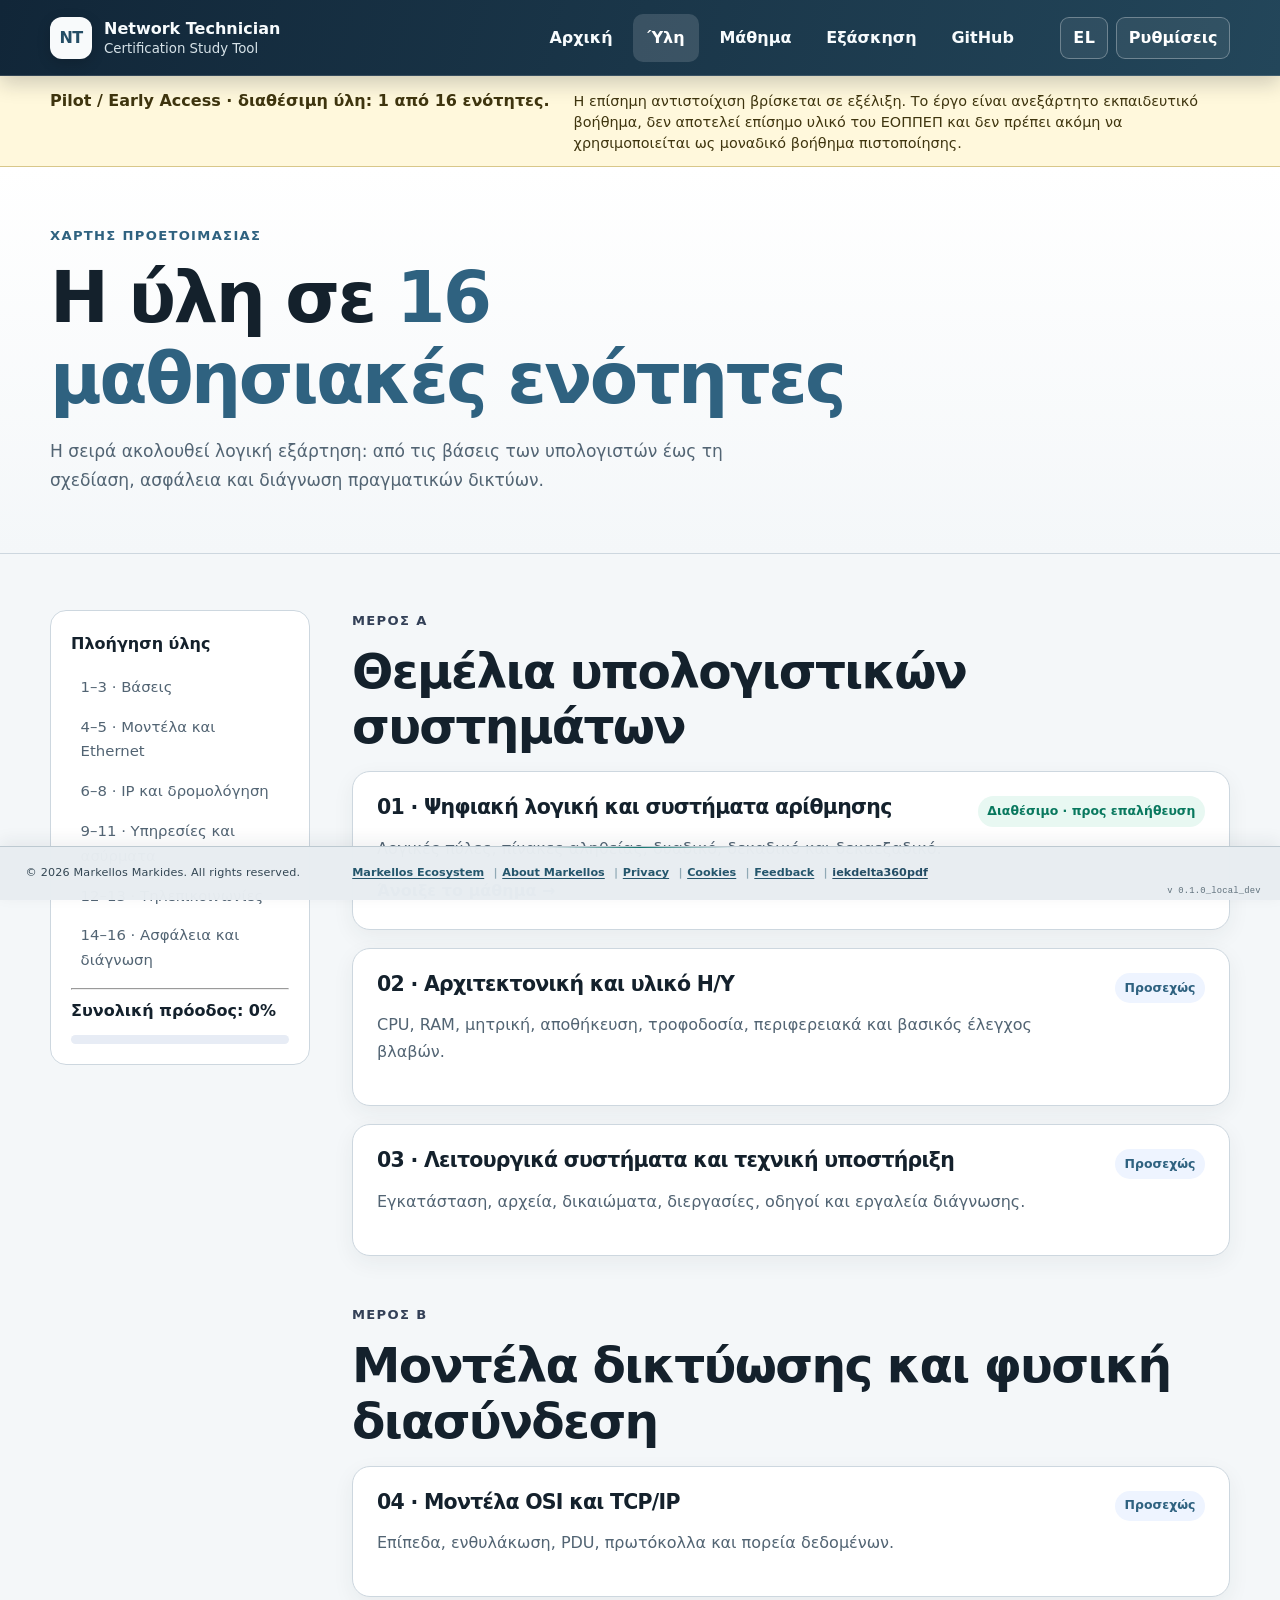
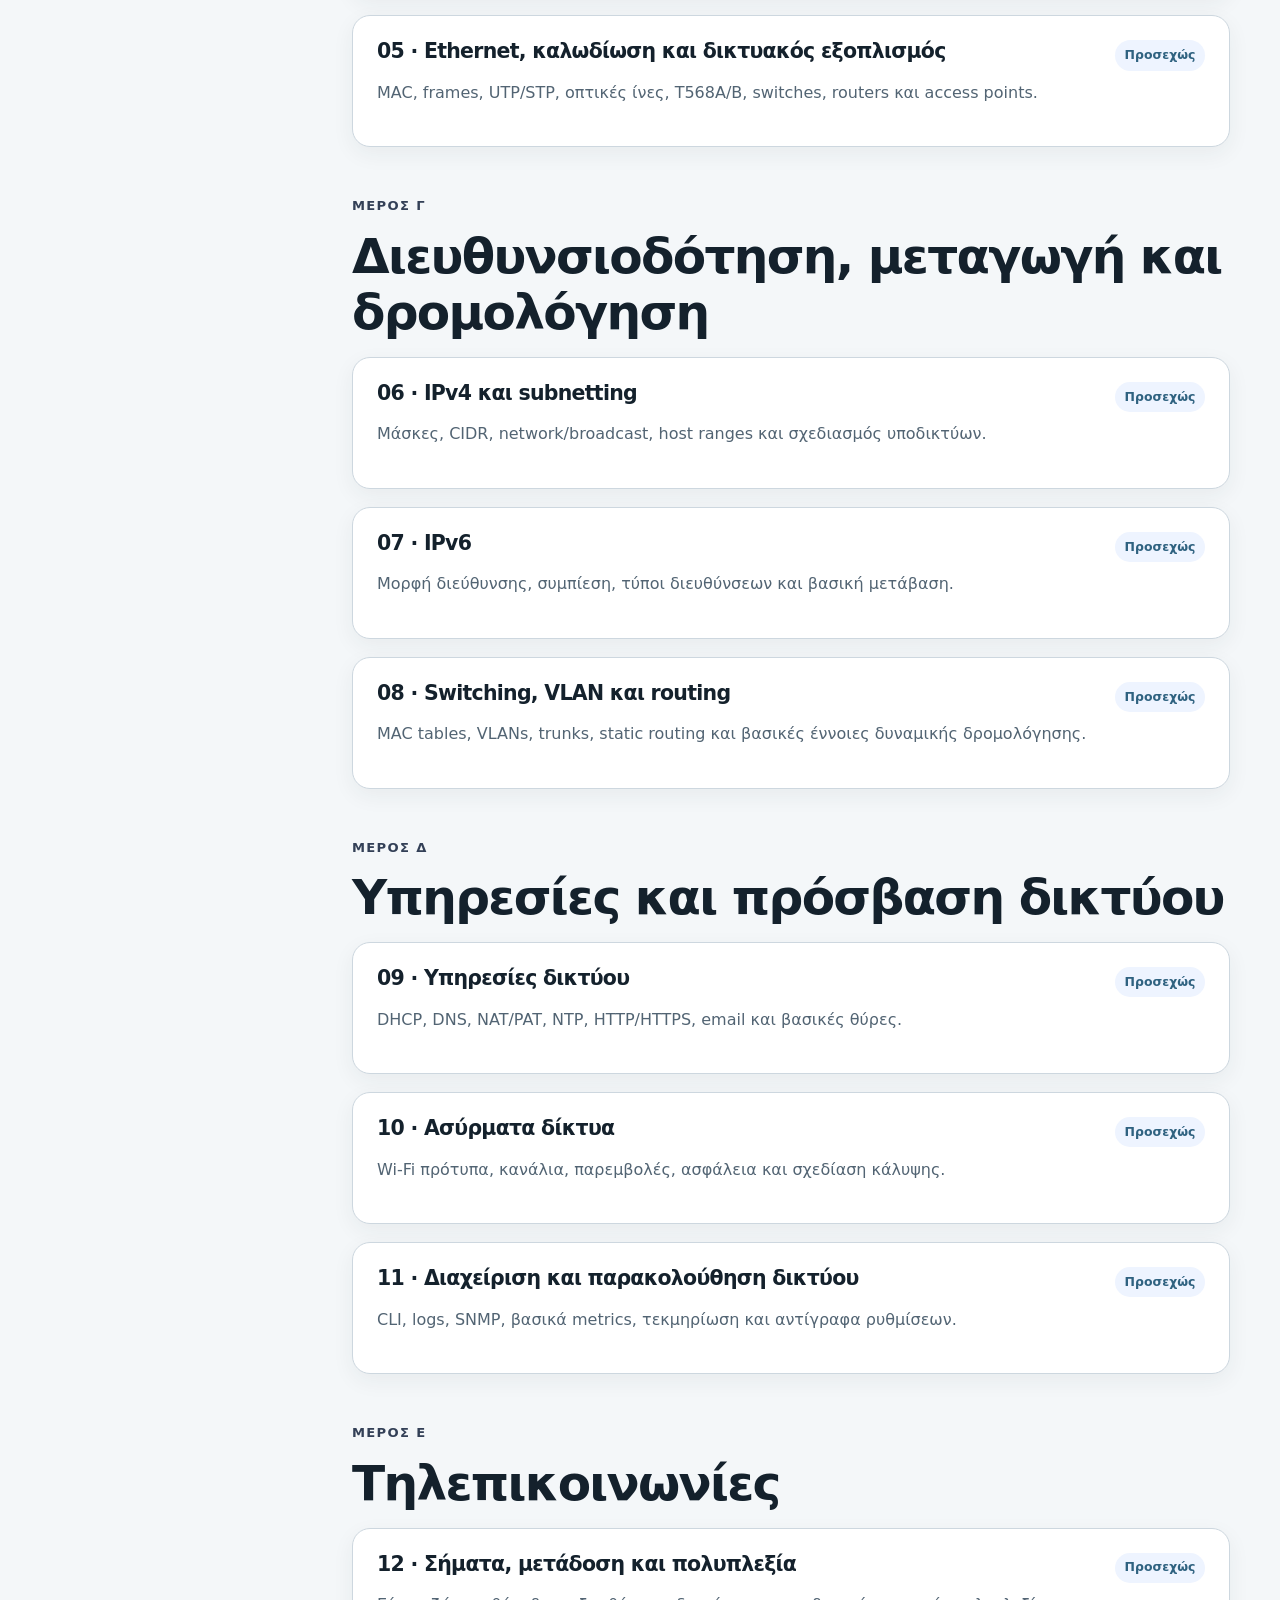
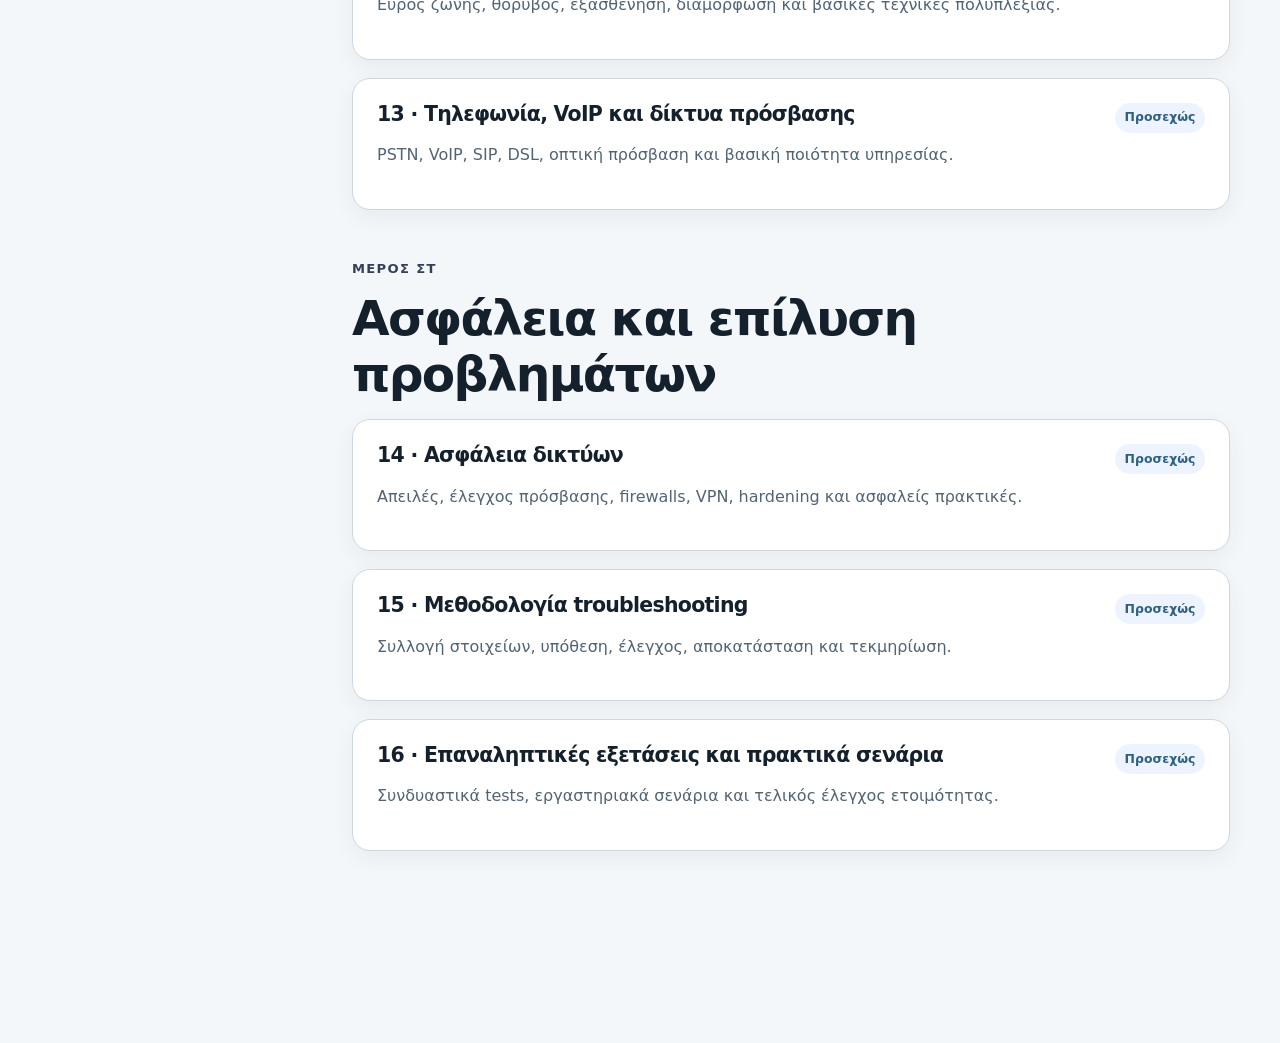
==== commit 52be7cb9: "Restore previous footer with deployment build timestamp" ====
--- a/curriculum.html
+++ b/curriculum.html
@@ -9,6 +9,7 @@
   <link rel="stylesheet" href="assets/fixed-layout.css">
   <link rel="stylesheet" href="assets/interface-overrides.css">
   <script src="assets/curriculum-data.js" defer></script>
+  <script src="assets/build-info.js" defer></script>
   <script src="assets/app.js" defer></script>
 </head>
 <body>
@@ -127,14 +128,16 @@
   </main>
 
   <footer class="site-footer">
-    <div class="container footer-layout">
-      <p class="footer-disclaimer"><strong>Pilot:</strong> ανεξάρτητο εκπαιδευτικό βοήθημα· δεν αποτελεί επίσημο υλικό του ΕΟΠΠΕΠ ούτε μοναδικό βοήθημα πιστοποίησης.</p>
-      <nav class="footer-links" aria-label="Πηγές και repository">
-        <a href="https://github.com/mmark76/Certification-in-Network-and-Telecommunications-Technology">GitHub repository</a>
-        <a href="https://www.iekdelta360.edu.gr/files/repository/eoppep/%CE%99%CE%95%CE%9A-%CE%94%CE%95%CE%9B%CE%A4%CE%91-360-technikos-diktion.pdf" target="_blank" rel="noopener noreferrer">Βοήθημα προετοιμασίας ΔΕΛΤΑ 360 (PDF)</a>
-      </nav>
-      <span class="footer-status" aria-label="Κατάσταση έκδοσης: Pilot">Pilot</span>
-    </div>
+    <p class="ecosystem-footer__copyright">© 2026 Markellos Markides. All rights reserved.</p>
+    <nav class="ecosystem-footer__navigation" aria-label="Βοηθητικοί σύνδεσμοι">
+      <a class="ecosystem-footer__link" href="https://markellosecosystem.com/" target="_blank" rel="noopener noreferrer">Markellos Ecosystem</a>
+      <a class="ecosystem-footer__link" href="https://markellosecosystem.com/about/" target="_blank" rel="noopener noreferrer">About Markellos</a>
+      <a class="ecosystem-footer__link" href="https://markellosecosystem.com/privacy/" target="_blank" rel="noopener noreferrer">Privacy</a>
+      <a class="ecosystem-footer__link" href="https://markellosecosystem.com/cookies/" target="_blank" rel="noopener noreferrer">Cookies</a>
+      <a class="ecosystem-footer__link" href="mailto:markellos.markides@gmail.com?subject=NTT%20Certification%20Feedback">Feedback</a>
+      <a class="ecosystem-footer__link footer-pdf-button" href="https://www.iekdelta360.edu.gr/files/repository/eoppep/%CE%99%CE%95%CE%9A-%CE%94%CE%95%CE%9B%CE%A4%CE%91-360-technikos-diktion.pdf" target="_blank" rel="noopener noreferrer">iekdelta360pdf</a>
+    </nav>
+    <span class="ecosystem-footer__version" data-build-version>v 0.1.0_local_dev</span>
   </footer>
 
   <dialog id="settings-dialog" class="settings-dialog" aria-labelledby="settings-title" aria-describedby="settings-intro">
--- a/assets/styles.css
+++ b/assets/styles.css
@@ -206,11 +206,6 @@
 .footer-grid { display: grid; grid-template-columns: 1fr auto; gap: 32px; }
 .site-footer p { max-width: 650px; color: #92a4c3; }
 .site-footer a { display: block; color: #dbe6fa; text-decoration: none; margin: 4px 0; }
-.footer-layout { display: grid; grid-template-columns: minmax(0, 1fr) auto auto; align-items: center; gap: 18px; }
-.footer-disclaimer { margin: 0; }
-.footer-links { display: flex; flex-wrap: wrap; gap: 6px 16px; }
-.footer-links a { display: inline; margin: 0; }
-.footer-status { font-weight: 850; }
 
 @media (max-width: 980px) {
   .hero-grid, .split { grid-template-columns: 1fr; }
@@ -230,7 +225,7 @@
   .feature-grid, .topic-grid { grid-template-columns: 1fr; }
   .feature-card { min-height: auto; }
   .feature-number { margin-bottom: 20px; }
-  .cta-card, .lesson-actions, .footer-grid, .footer-layout { display: grid; grid-template-columns: 1fr; }
+  .cta-card, .lesson-actions, .footer-grid { display: grid; grid-template-columns: 1fr; }
   .button { width: 100%; }
   .hero-actions .button { width: auto; }
 }
--- a/assets/interface-overrides.css
+++ b/assets/interface-overrides.css
@@ -15,7 +15,7 @@
   --footer-border: #bdc9d1;
   --footer-text: #334653;
   --footer-link: #24566c;
-  --fixed-footer-height: 82px;
+  --fixed-footer-height: 54px;
 }
 
 html[data-ntt-accent='steel'] {
@@ -316,10 +316,12 @@
 
 .site-footer {
   height: var(--fixed-footer-height);
-  padding: .45rem 0;
+  padding: 0 max(.75rem, calc((100vw - 96rem) / 2));
   display: flex;
+  flex-direction: row;
   align-items: center;
   justify-content: center;
+  gap: 1rem;
   color: var(--footer-text);
   border-top: 1px solid var(--footer-border);
   background: rgba(232, 237, 241, .98);
@@ -379,45 +381,6 @@
   bottom: .25rem;
   color: #5f707b;
   font-size: .55rem;
-}
-
-.site-footer .footer-layout {
-  width: min(calc(100% - 32px), var(--container));
-}
-
-.site-footer .footer-disclaimer {
-  max-width: 650px;
-  margin: 0;
-  color: var(--footer-text);
-  font-size: .74rem;
-  line-height: 1.35;
-}
-
-.site-footer .footer-links {
-  justify-content: center;
-}
-
-.site-footer .footer-links a {
-  display: inline;
-  margin: 0;
-  color: var(--footer-link);
-  font-size: .72rem;
-  font-weight: 700;
-  text-underline-offset: .18em;
-}
-
-.site-footer .footer-links a:hover,
-.site-footer .footer-links a:focus-visible {
-  color: var(--primary-dark);
-}
-
-.site-footer .footer-status {
-  padding: .2rem .5rem;
-  border: 1px solid var(--footer-border);
-  border-radius: 999px;
-  color: var(--footer-text);
-  font-size: .7rem;
-  line-height: 1;
 }
 
 html[data-ntt-theme='dark'] {
@@ -503,9 +466,6 @@
 html[data-ntt-theme='dark'] .site-footer .ecosystem-footer__copyright,
 html[data-ntt-theme='dark'] .ecosystem-footer__version { color: var(--footer-text); }
 html[data-ntt-theme='dark'] .site-footer .ecosystem-footer__link { color: var(--footer-link); }
-html[data-ntt-theme='dark'] .site-footer .footer-disclaimer,
-html[data-ntt-theme='dark'] .site-footer .footer-status { color: var(--footer-text); }
-html[data-ntt-theme='dark'] .site-footer .footer-links a { color: var(--footer-link); }
 html[data-ntt-theme='dark'] .is-correct .question-feedback { color: #8ed8cb; }
 html[data-ntt-theme='dark'] .is-incorrect .question-feedback { color: #ffabb4; }
 
@@ -564,33 +524,25 @@
 }
 
 @media (max-width: 1100px) {
-  :root { --fixed-footer-height: 98px; }
+  :root { --fixed-footer-height: 76px; }
   .site-footer { flex-direction: column; gap: .02rem; padding-block: .25rem; }
   .site-footer .ecosystem-footer__copyright { position: static; font-size: .67rem; }
   .ecosystem-footer__navigation { max-width: calc(100% - 140px); flex-wrap: wrap; }
-  .site-footer .footer-layout { grid-template-columns: 1fr auto; gap: 5px 16px; }
-  .site-footer .footer-disclaimer { grid-column: 1 / -1; max-width: none; text-align: center; }
 }
 
 @media (max-width: 840px) {
-  :root { --fixed-footer-height: 122px; }
+  :root { --fixed-footer-height: 90px; }
   .main-nav { color: #14212c; background: #ffffff; }
   .main-nav a { color: #526473; }
   .main-nav a:hover, .main-nav a.active { color: var(--primary-dark); background: var(--surface-soft); }
   .settings-row { grid-template-columns: 1fr; gap: 5px; }
   .ecosystem-footer__navigation { max-width: 100%; }
-  .site-footer .footer-layout { grid-template-columns: 1fr; justify-items: center; gap: 5px; }
-  .site-footer .footer-links { justify-content: center; }
-  .site-footer .footer-status { display: none; }
 }
 
 @media (max-width: 560px) {
-  :root { --fixed-footer-height: 148px; }
+  :root { --fixed-footer-height: 106px; }
   .site-footer .ecosystem-footer__link { min-height: 23px; font-size: .67rem; }
   .site-footer .ecosystem-footer__link + .ecosystem-footer__link { margin-left: 0; }
   .site-footer .ecosystem-footer__link + .ecosystem-footer__link::before { display: none; }
   .ecosystem-footer__version { position: static; margin-top: .04rem; }
-  .site-footer .footer-layout { width: min(calc(100% - 20px), var(--container)); }
-  .site-footer .footer-disclaimer,
-  .site-footer .footer-links a { font-size: .67rem; }
-}
+}
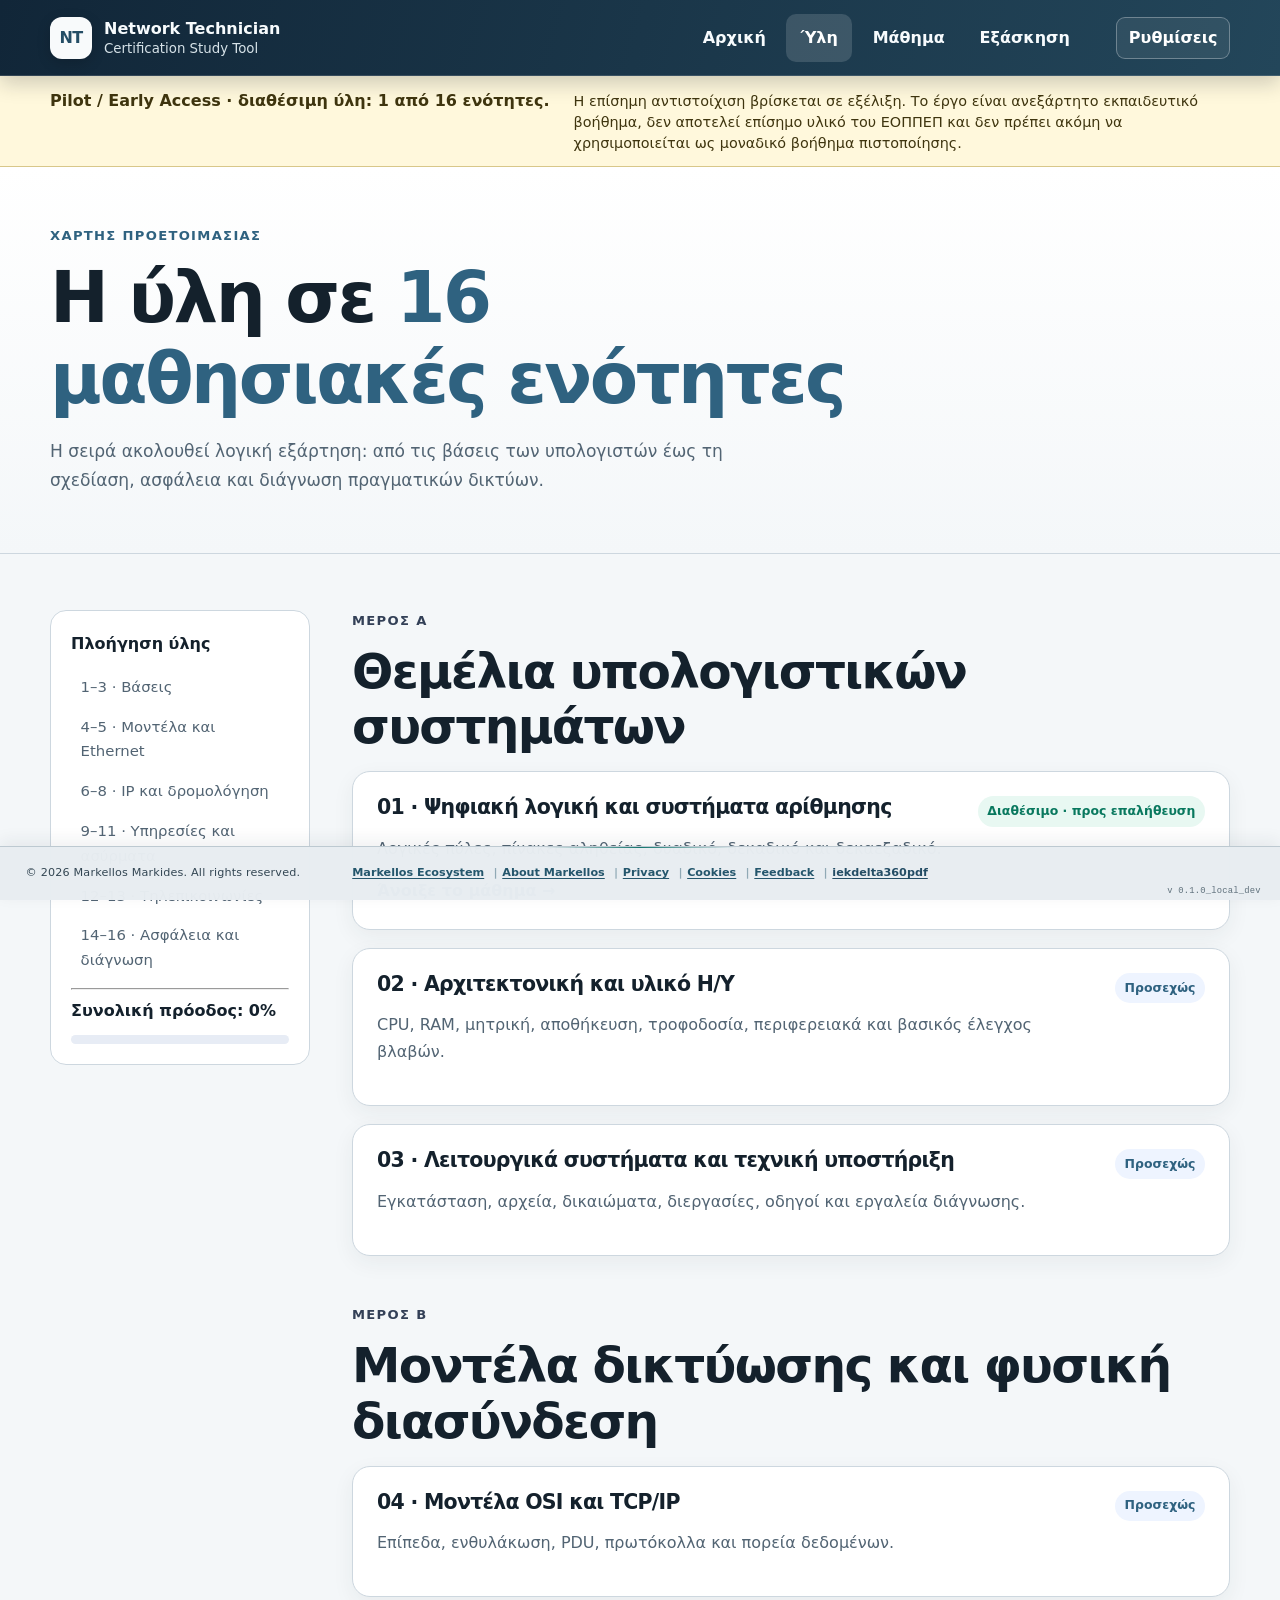
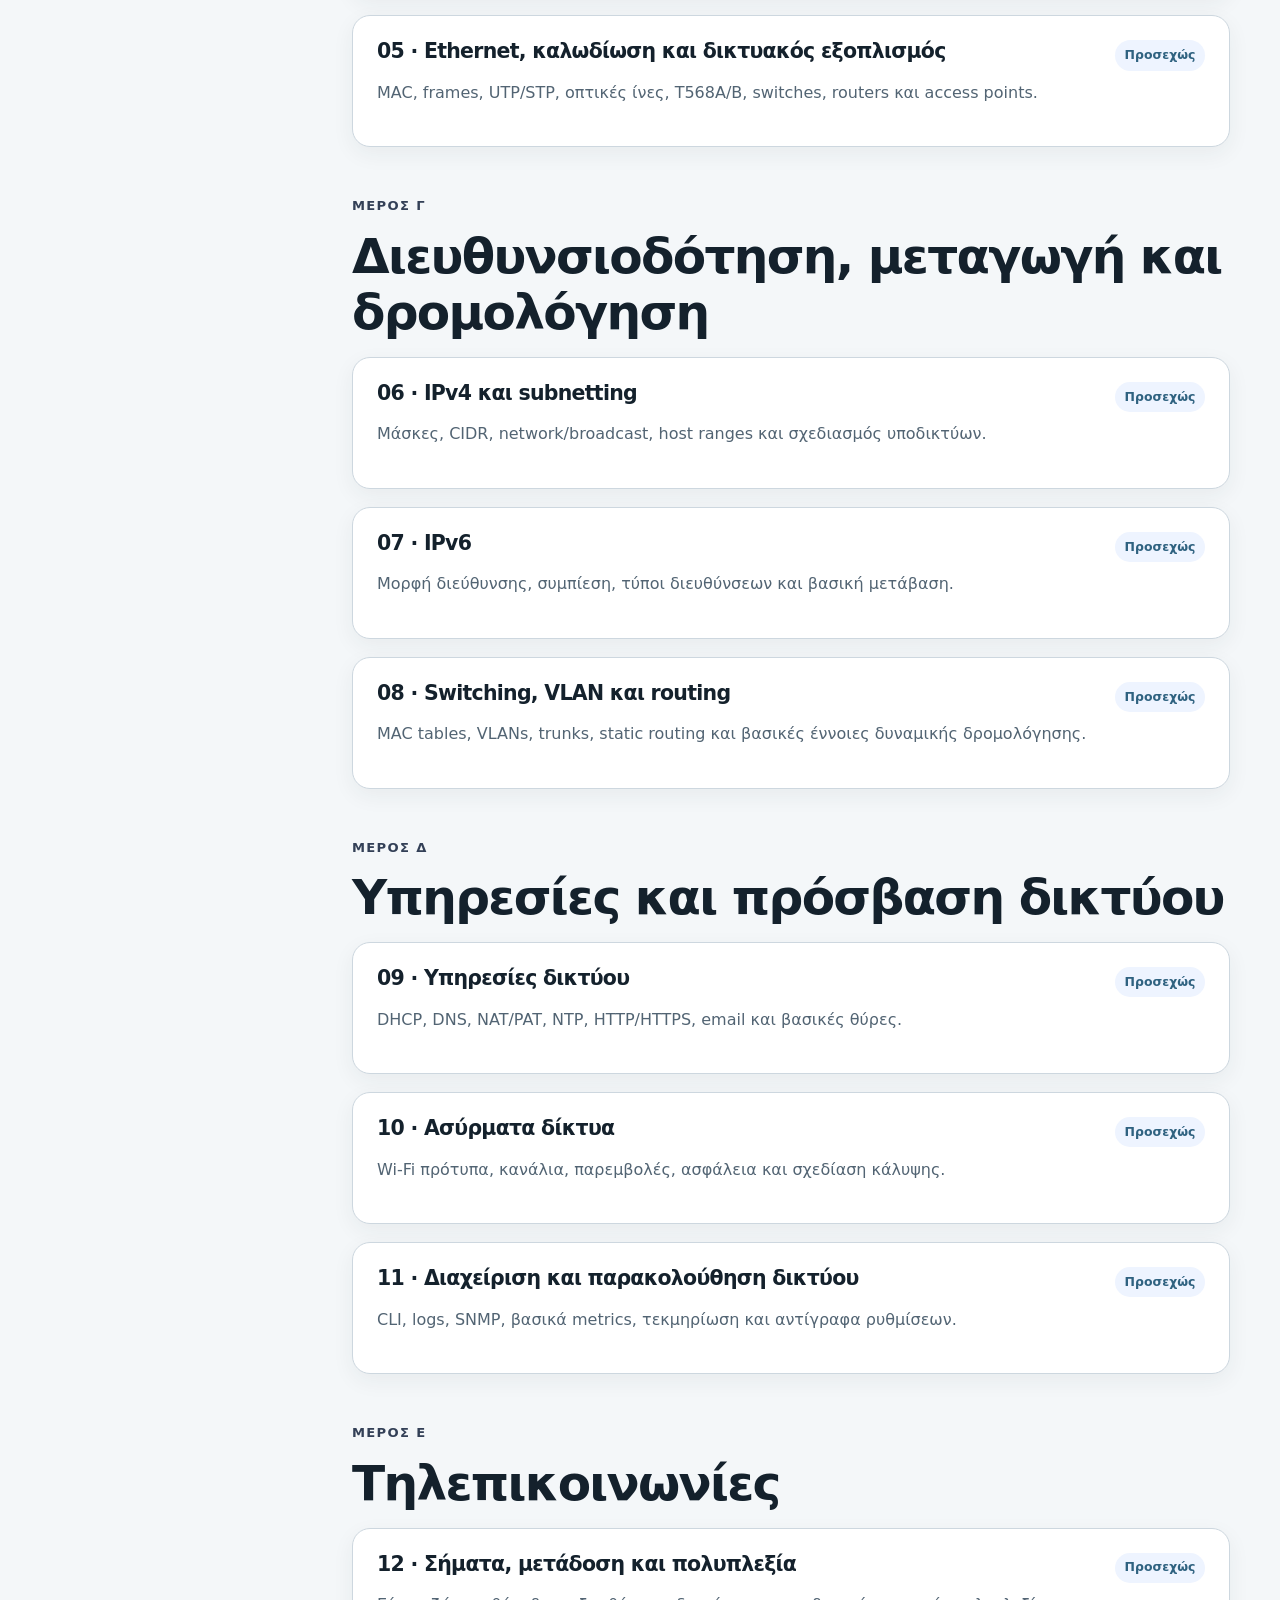
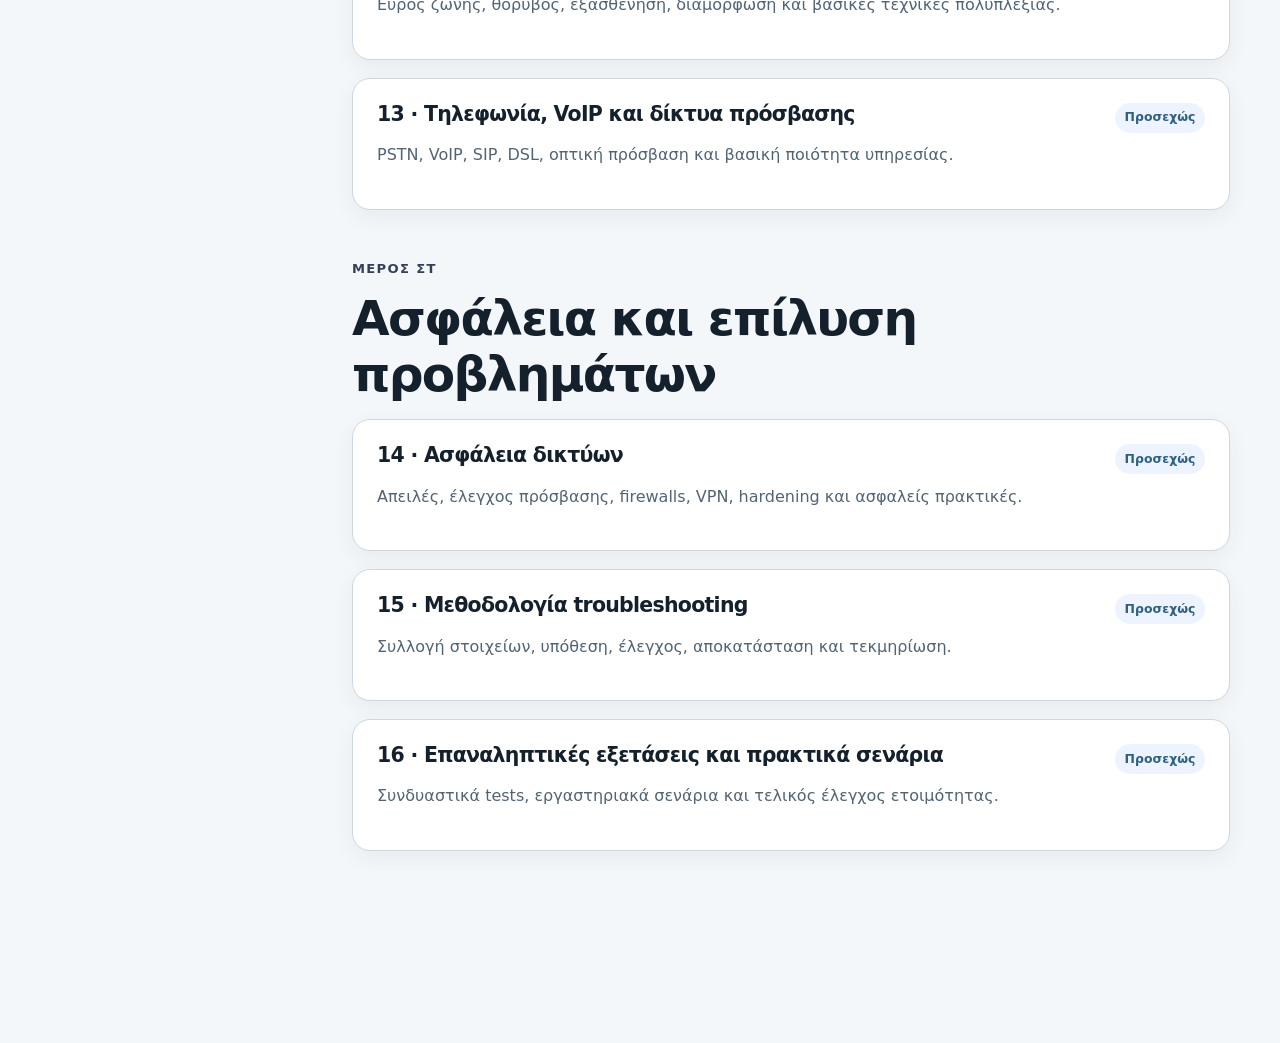
==== commit bd7bc3ef: "Remove GitHub and language control from header" ====
--- a/curriculum.html
+++ b/curriculum.html
@@ -19,10 +19,9 @@
       <a class="brand" href="index.html"><span class="brand-mark">NT</span><span><strong>Network Technician</strong><small>Certification Study Tool</small></span></a>
       <button class="nav-toggle" type="button" aria-expanded="false" aria-controls="main-nav">Μενού</button>
       <nav id="main-nav" class="main-nav" aria-label="Κύρια πλοήγηση">
-        <a href="index.html">Αρχική</a><a class="active" href="curriculum.html">Ύλη</a><a href="lesson-digital-logic.html">Μάθημα</a><a href="practice-binary.html">Εξάσκηση</a><a href="https://github.com/mmark76/Certification-in-Network-and-Telecommunications-Technology">GitHub</a>
+        <a href="index.html">Αρχική</a><a class="active" href="curriculum.html">Ύλη</a><a href="lesson-digital-logic.html">Μάθημα</a><a href="practice-binary.html">Εξάσκηση</a>
       </nav>
       <div class="header-controls">
-        <span class="header-action language-indicator" aria-label="Γλώσσα: Ελληνικά">EL</span>
         <button class="header-action settings-button" type="button" aria-haspopup="dialog" aria-controls="settings-dialog">Ρυθμίσεις</button>
       </div>
     </div>
--- a/assets/styles.css
+++ b/assets/styles.css
@@ -67,7 +67,6 @@
 .main-nav a { padding: .7rem .9rem; border-radius: 10px; text-decoration: none; color: var(--muted); font-weight: 650; }
 .main-nav a:hover, .main-nav a.active { color: var(--primary); background: var(--surface-soft); }
 .nav-toggle { display: none; border: 1px solid var(--line); background: white; border-radius: 10px; padding: .55rem .75rem; }
-.language-indicator { cursor: default; }
 
 .pilot-notice {
   border-bottom: 1px solid #d8c789;
--- a/assets/fixed-layout.css
+++ b/assets/fixed-layout.css
@@ -50,7 +50,6 @@
   order: 3;
   display: flex;
   align-items: center;
-  gap: 8px;
   margin-left: 8px;
 }
 
@@ -101,13 +100,6 @@
 .header-action {
   padding: .55rem .9rem;
   white-space: nowrap;
-}
-
-.language-indicator {
-  min-width: 48px;
-  letter-spacing: .04em;
-  text-align: center;
-  cursor: default;
 }
 
 .settings-dialog::backdrop {
@@ -482,20 +474,12 @@
     --fixed-footer-height: 146px;
   }
 
-  .header-controls {
-    gap: 5px;
-  }
-
   .header-action {
     min-height: 38px;
     padding: .45rem .58rem;
     font-size: .76rem;
   }
 
-  .language-indicator {
-    min-width: 44px;
-  }
-
   .settings-dialog {
     padding: 20px;
   }
--- a/assets/interface-overrides.css
+++ b/assets/interface-overrides.css
@@ -122,8 +122,6 @@
   background: rgba(255, 255, 255, .17);
 }
 
-.language-indicator { min-width: 48px; }
-
 .hero,
 html[data-ntt-theme='light'] .hero,
 html[data-ntt-theme='system'] .hero {
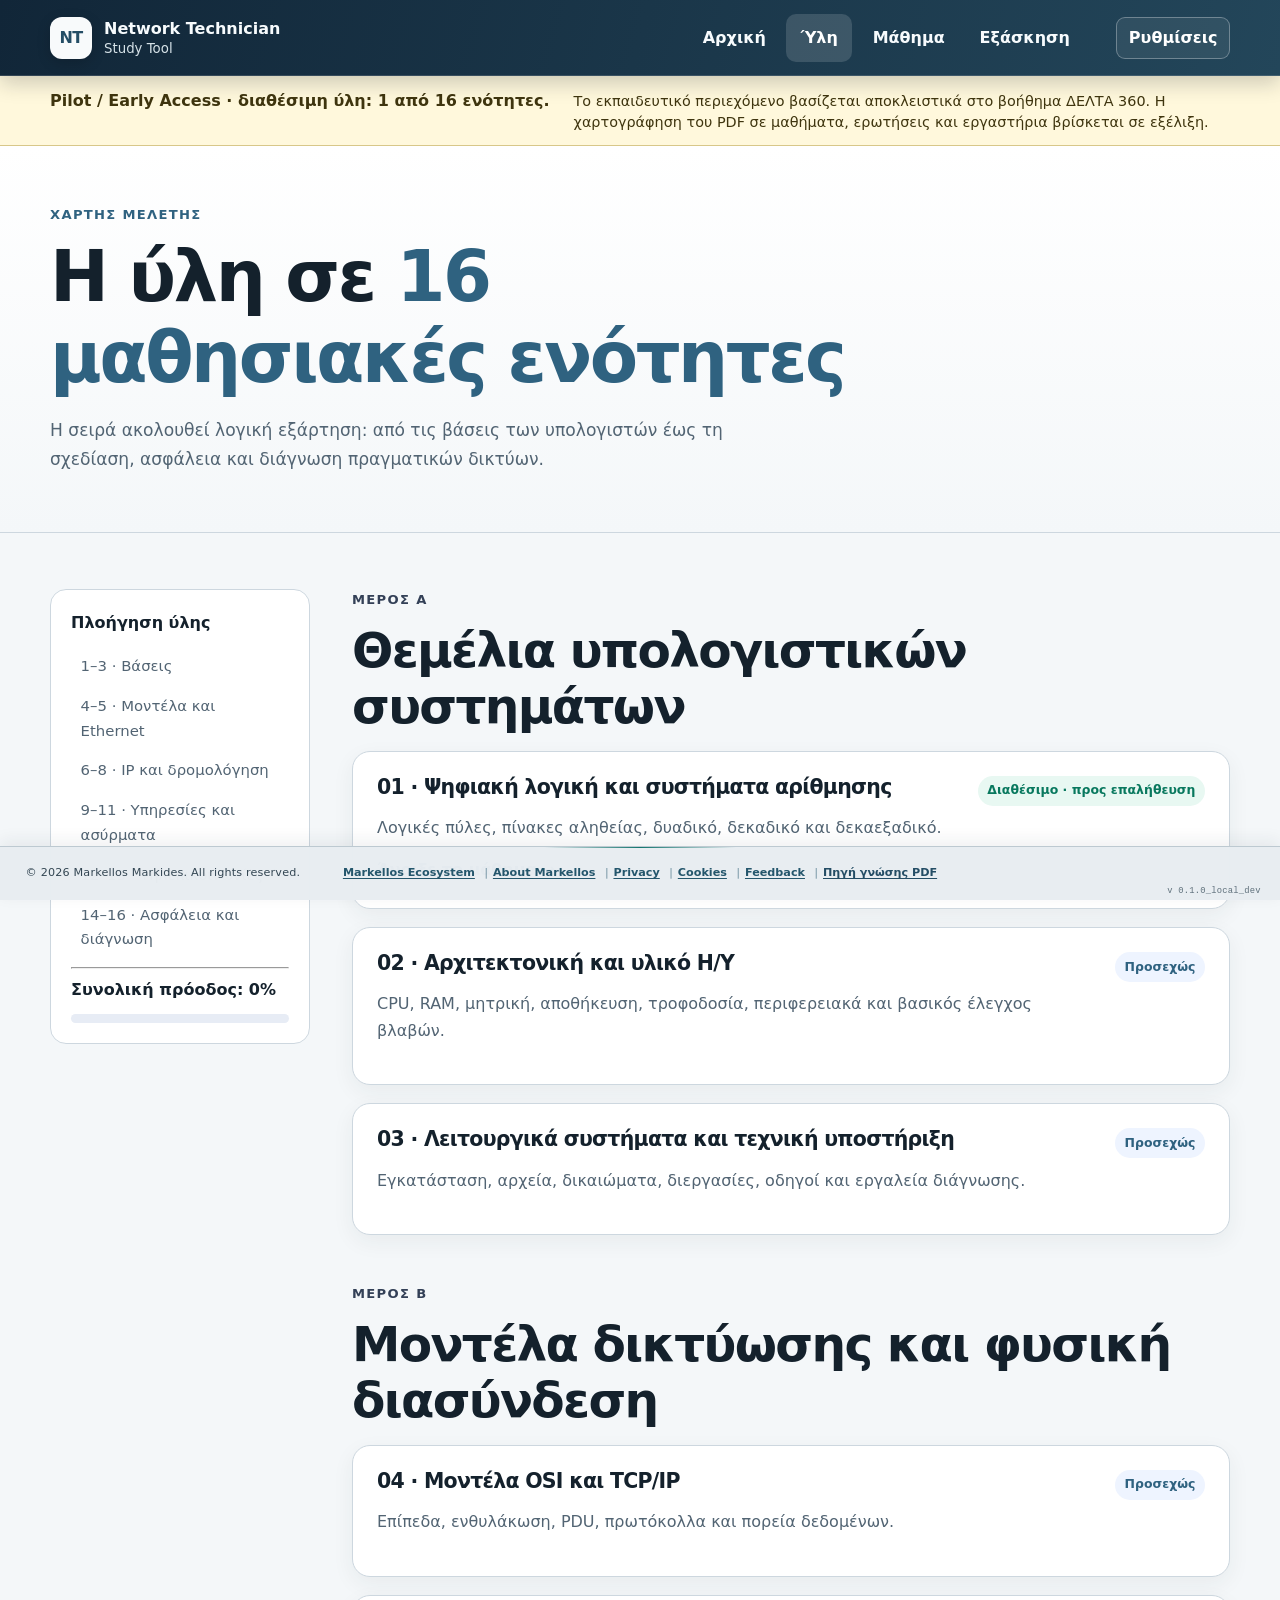
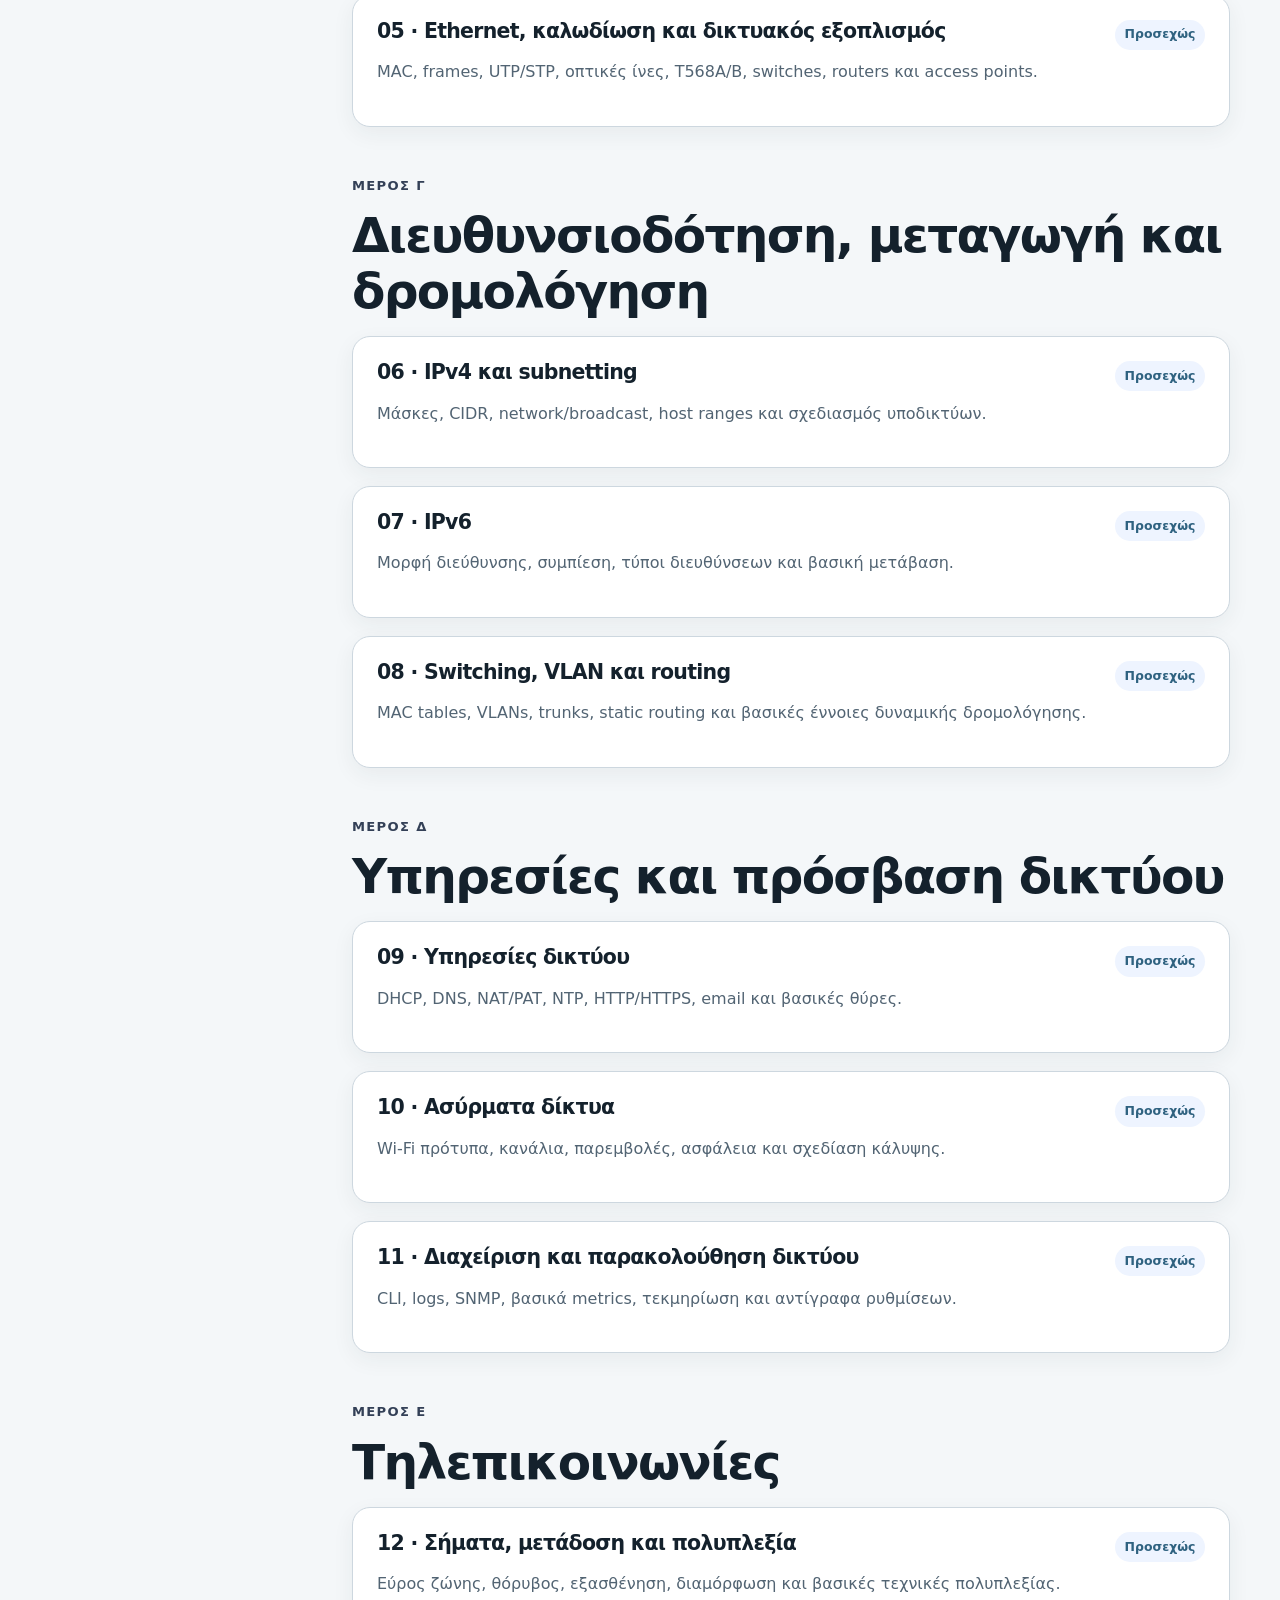
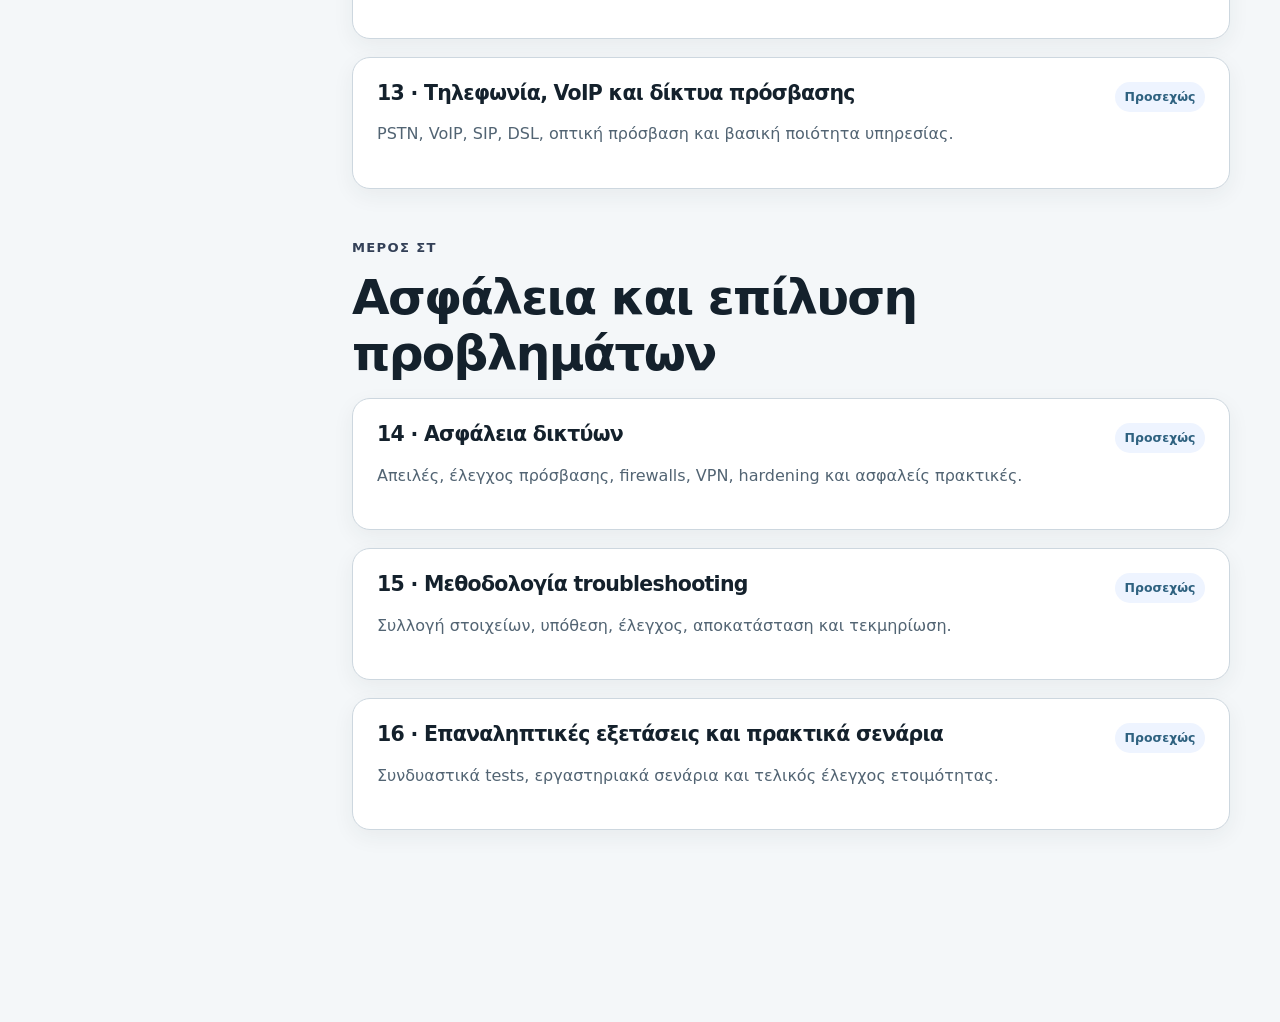
==== commit 172d10cd: "Remove certification-body references from the curriculum page" ====
--- a/curriculum.html
+++ b/curriculum.html
@@ -3,8 +3,8 @@
 <head>
   <meta charset="utf-8">
   <meta name="viewport" content="width=device-width, initial-scale=1">
-  <meta name="description" content="Χάρτης ύλης για την πιστοποίηση Τεχνικού Δικτύων και Τηλεπικοινωνιών.">
-  <title>Χάρτης Ύλης | Network Technician Certification</title>
+  <meta name="description" content="Χάρτης μελέτης για Τεχνικούς Δικτύων και Τηλεπικοινωνιών, βασισμένος στο βοήθημα ΔΕΛΤΑ 360.">
+  <title>Χάρτης Ύλης | Network Technician Study Tool</title>
   <link rel="stylesheet" href="assets/styles.css">
   <link rel="stylesheet" href="assets/fixed-layout.css">
   <link rel="stylesheet" href="assets/interface-overrides.css">
@@ -16,7 +16,7 @@
   <a class="skip-link" href="#main">Μετάβαση στο περιεχόμενο</a>
   <header class="site-header">
     <div class="container nav-wrap">
-      <a class="brand" href="index.html"><span class="brand-mark">NT</span><span><strong>Network Technician</strong><small>Certification Study Tool</small></span></a>
+      <a class="brand" href="index.html"><span class="brand-mark">NT</span><span><strong>Network Technician</strong><small>Study Tool</small></span></a>
       <button class="nav-toggle" type="button" aria-expanded="false" aria-controls="main-nav">Μενού</button>
       <nav id="main-nav" class="main-nav" aria-label="Κύρια πλοήγηση">
         <a href="index.html">Αρχική</a><a class="active" href="curriculum.html">Ύλη</a><a href="lesson-digital-logic.html">Μάθημα</a><a href="practice-binary.html">Εξάσκηση</a>
@@ -30,14 +30,14 @@
   <aside class="pilot-notice" aria-label="Κατάσταση Pilot / Early Access">
     <div class="container">
       <strong>Pilot / Early Access · διαθέσιμη ύλη: 1 από 16 ενότητες.</strong>
-      <p>Η επίσημη αντιστοίχιση βρίσκεται σε εξέλιξη. Το έργο είναι ανεξάρτητο εκπαιδευτικό βοήθημα, δεν αποτελεί επίσημο υλικό του ΕΟΠΠΕΠ και δεν πρέπει ακόμη να χρησιμοποιείται ως μοναδικό βοήθημα πιστοποίησης.</p>
+      <p>Το εκπαιδευτικό περιεχόμενο βασίζεται αποκλειστικά στο βοήθημα ΔΕΛΤΑ 360. Η χαρτογράφηση του PDF σε μαθήματα, ερωτήσεις και εργαστήρια βρίσκεται σε εξέλιξη.</p>
     </div>
   </aside>
 
   <main id="main">
     <section class="page-hero">
       <div class="container">
-        <p class="eyebrow">Χάρτης προετοιμασίας</p>
+        <p class="eyebrow">Χάρτης μελέτης</p>
         <h1>Η ύλη σε <span>16 μαθησιακές ενότητες</span></h1>
         <p>Η σειρά ακολουθεί λογική εξάρτηση: από τις βάσεις των υπολογιστών έως τη σχεδίαση, ασφάλεια και διάγνωση πραγματικών δικτύων.</p>
       </div>
@@ -133,8 +133,8 @@
       <a class="ecosystem-footer__link" href="https://markellosecosystem.com/about/" target="_blank" rel="noopener noreferrer">About Markellos</a>
       <a class="ecosystem-footer__link" href="https://markellosecosystem.com/privacy/" target="_blank" rel="noopener noreferrer">Privacy</a>
       <a class="ecosystem-footer__link" href="https://markellosecosystem.com/cookies/" target="_blank" rel="noopener noreferrer">Cookies</a>
-      <a class="ecosystem-footer__link" href="mailto:markellos.markides@gmail.com?subject=NTT%20Certification%20Feedback">Feedback</a>
-      <a class="ecosystem-footer__link footer-pdf-button" href="https://www.iekdelta360.edu.gr/files/repository/eoppep/%CE%99%CE%95%CE%9A-%CE%94%CE%95%CE%9B%CE%A4%CE%91-360-technikos-diktion.pdf" target="_blank" rel="noopener noreferrer">iekdelta360pdf</a>
+      <a class="ecosystem-footer__link" href="mailto:markellos.markides@gmail.com?subject=NTT%20Study%20Tool%20Feedback">Feedback</a>
+      <a class="ecosystem-footer__link footer-pdf-button" href="https://www.iekdelta360.edu.gr/files/repository/%65%6F%70%70%65%70/%CE%99%CE%95%CE%9A-%CE%94%CE%95%CE%9B%CE%A4%CE%91-360-technikos-diktion.pdf" target="_blank" rel="noopener noreferrer">Πηγή γνώσης PDF</a>
     </nav>
     <span class="ecosystem-footer__version" data-build-version>v 0.1.0_local_dev</span>
   </footer>
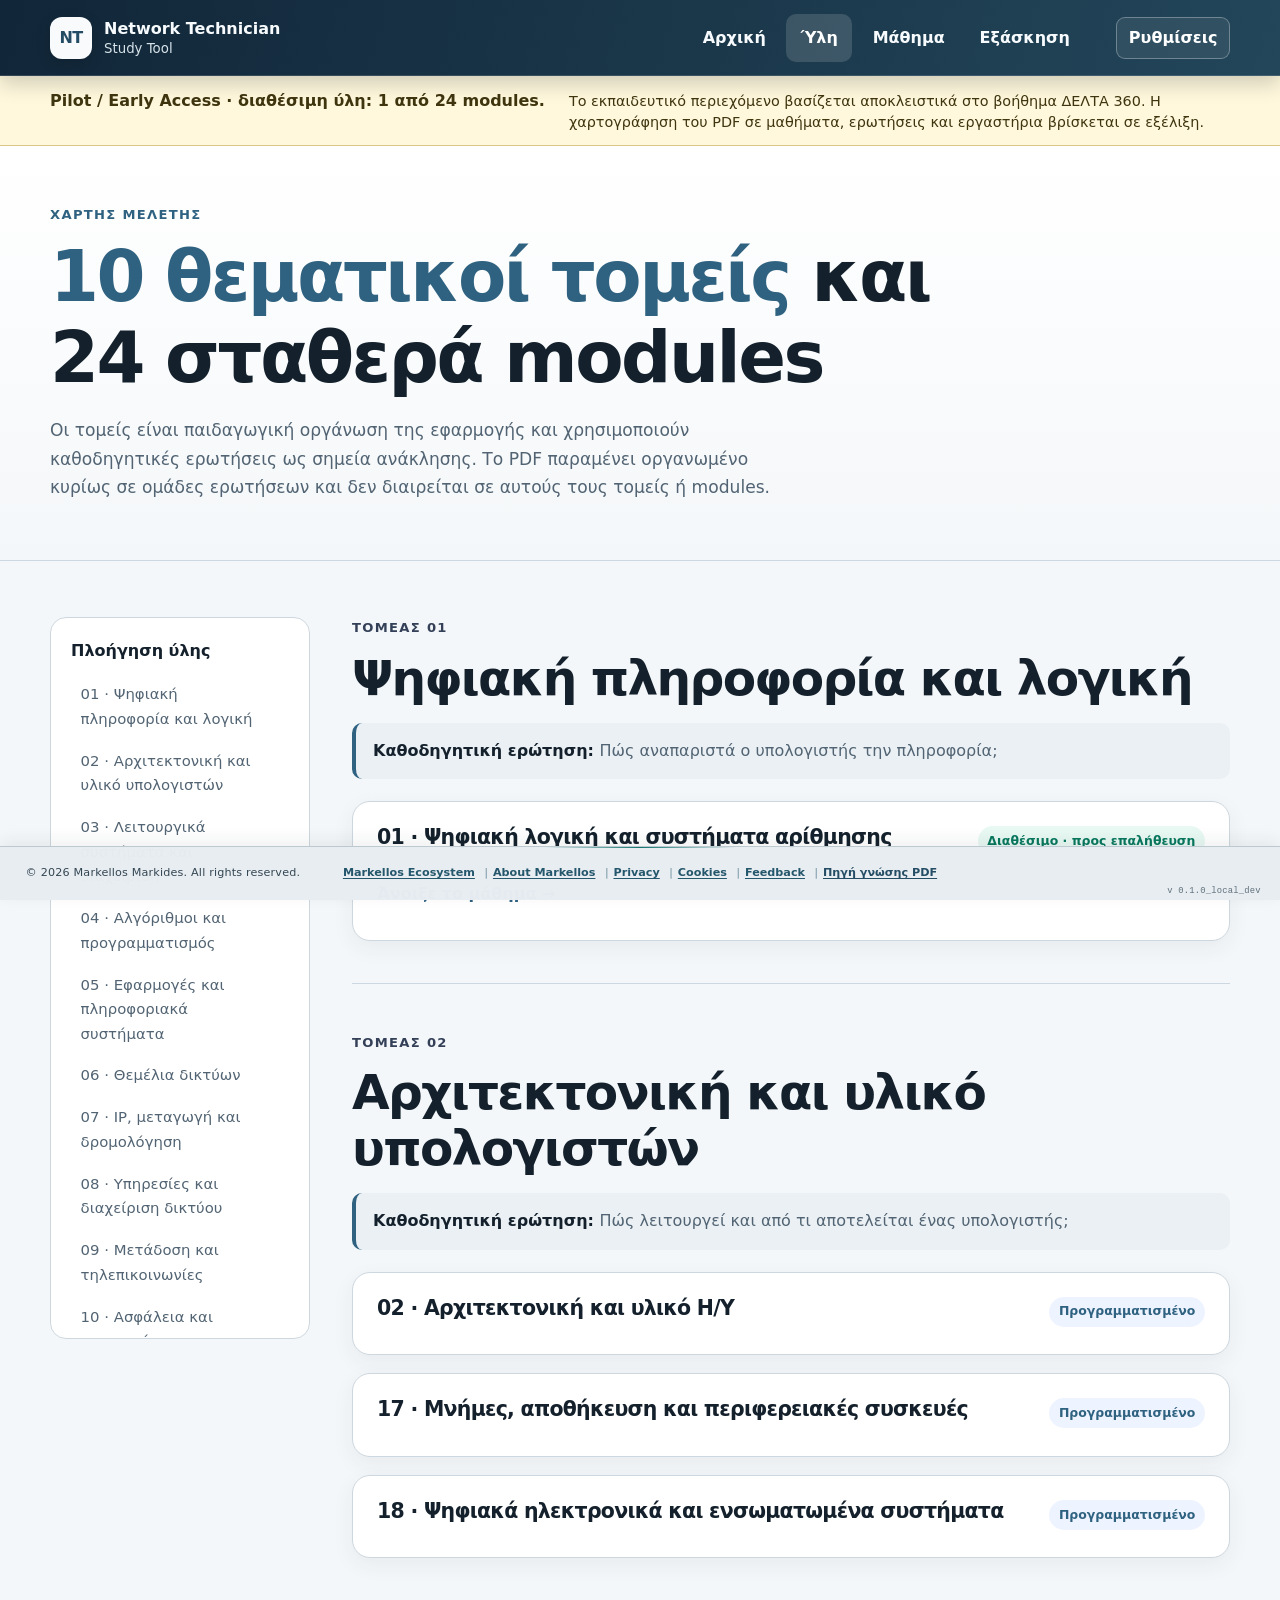
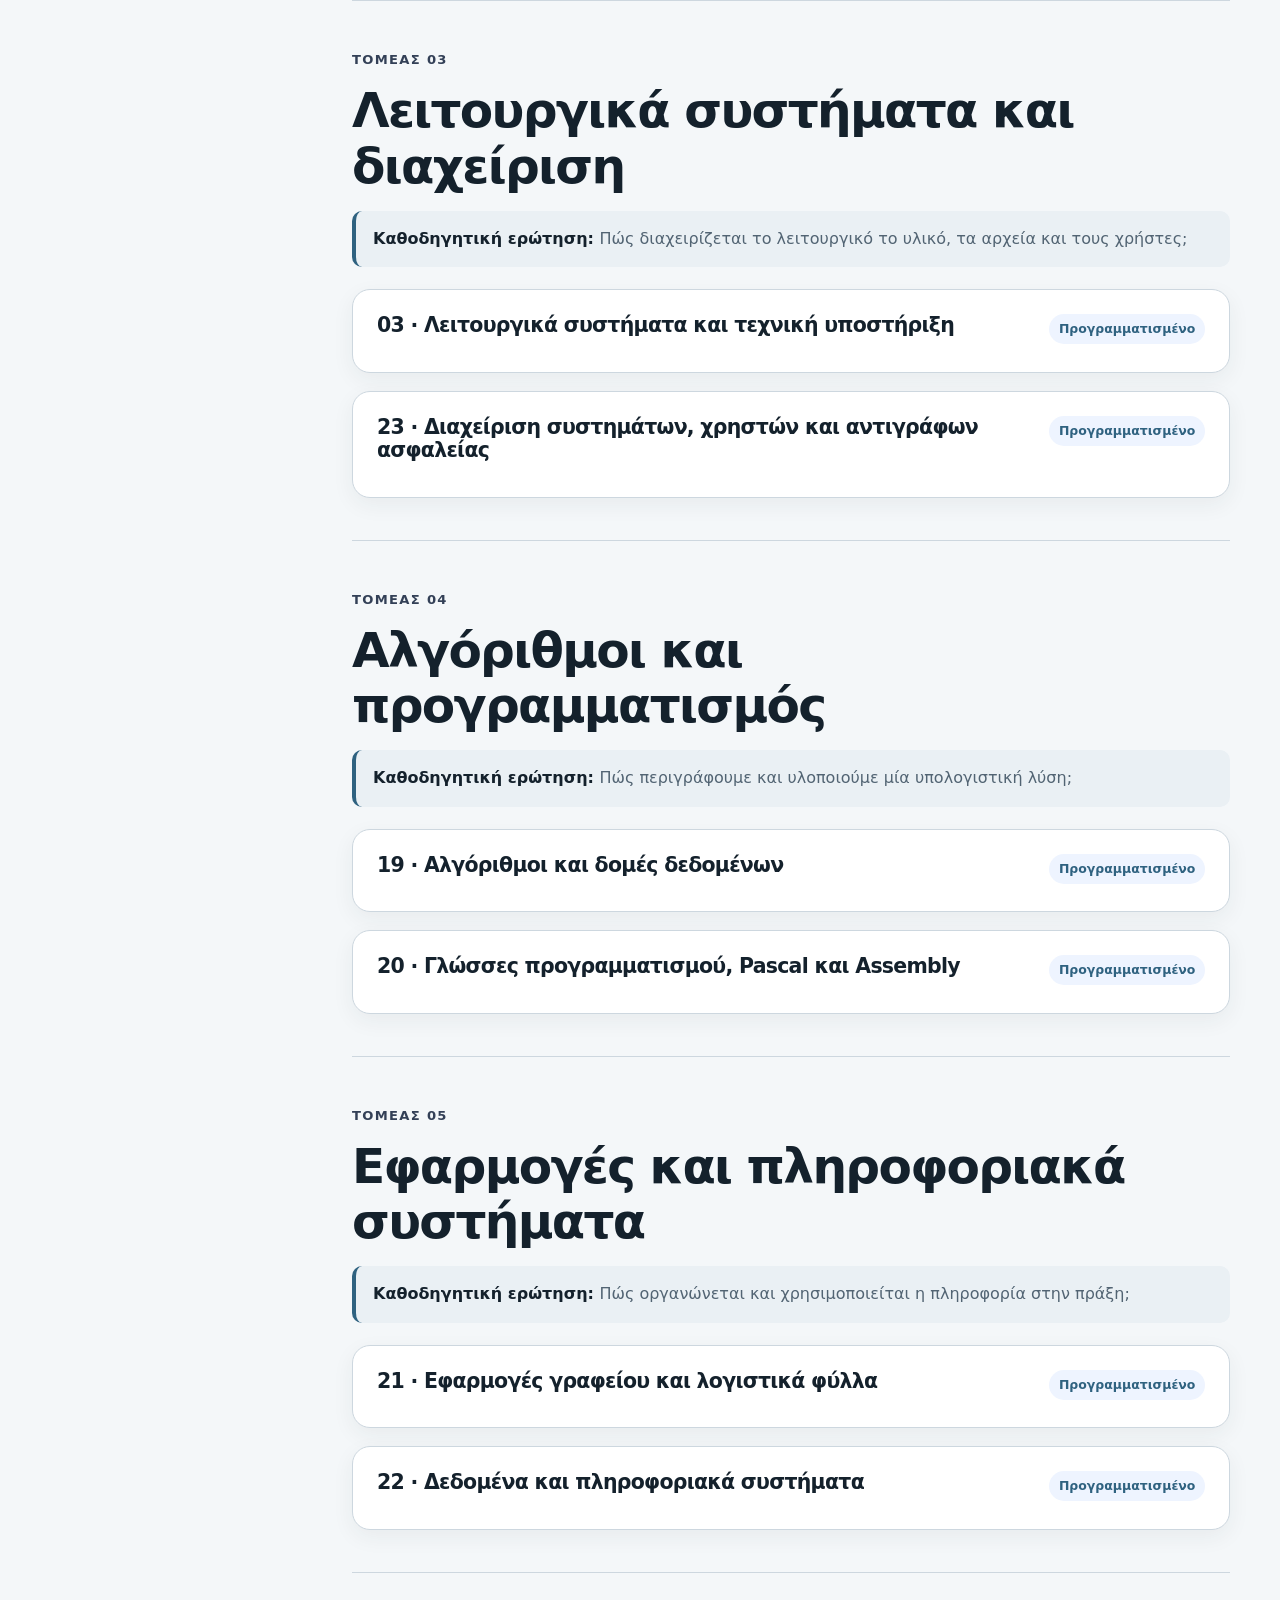
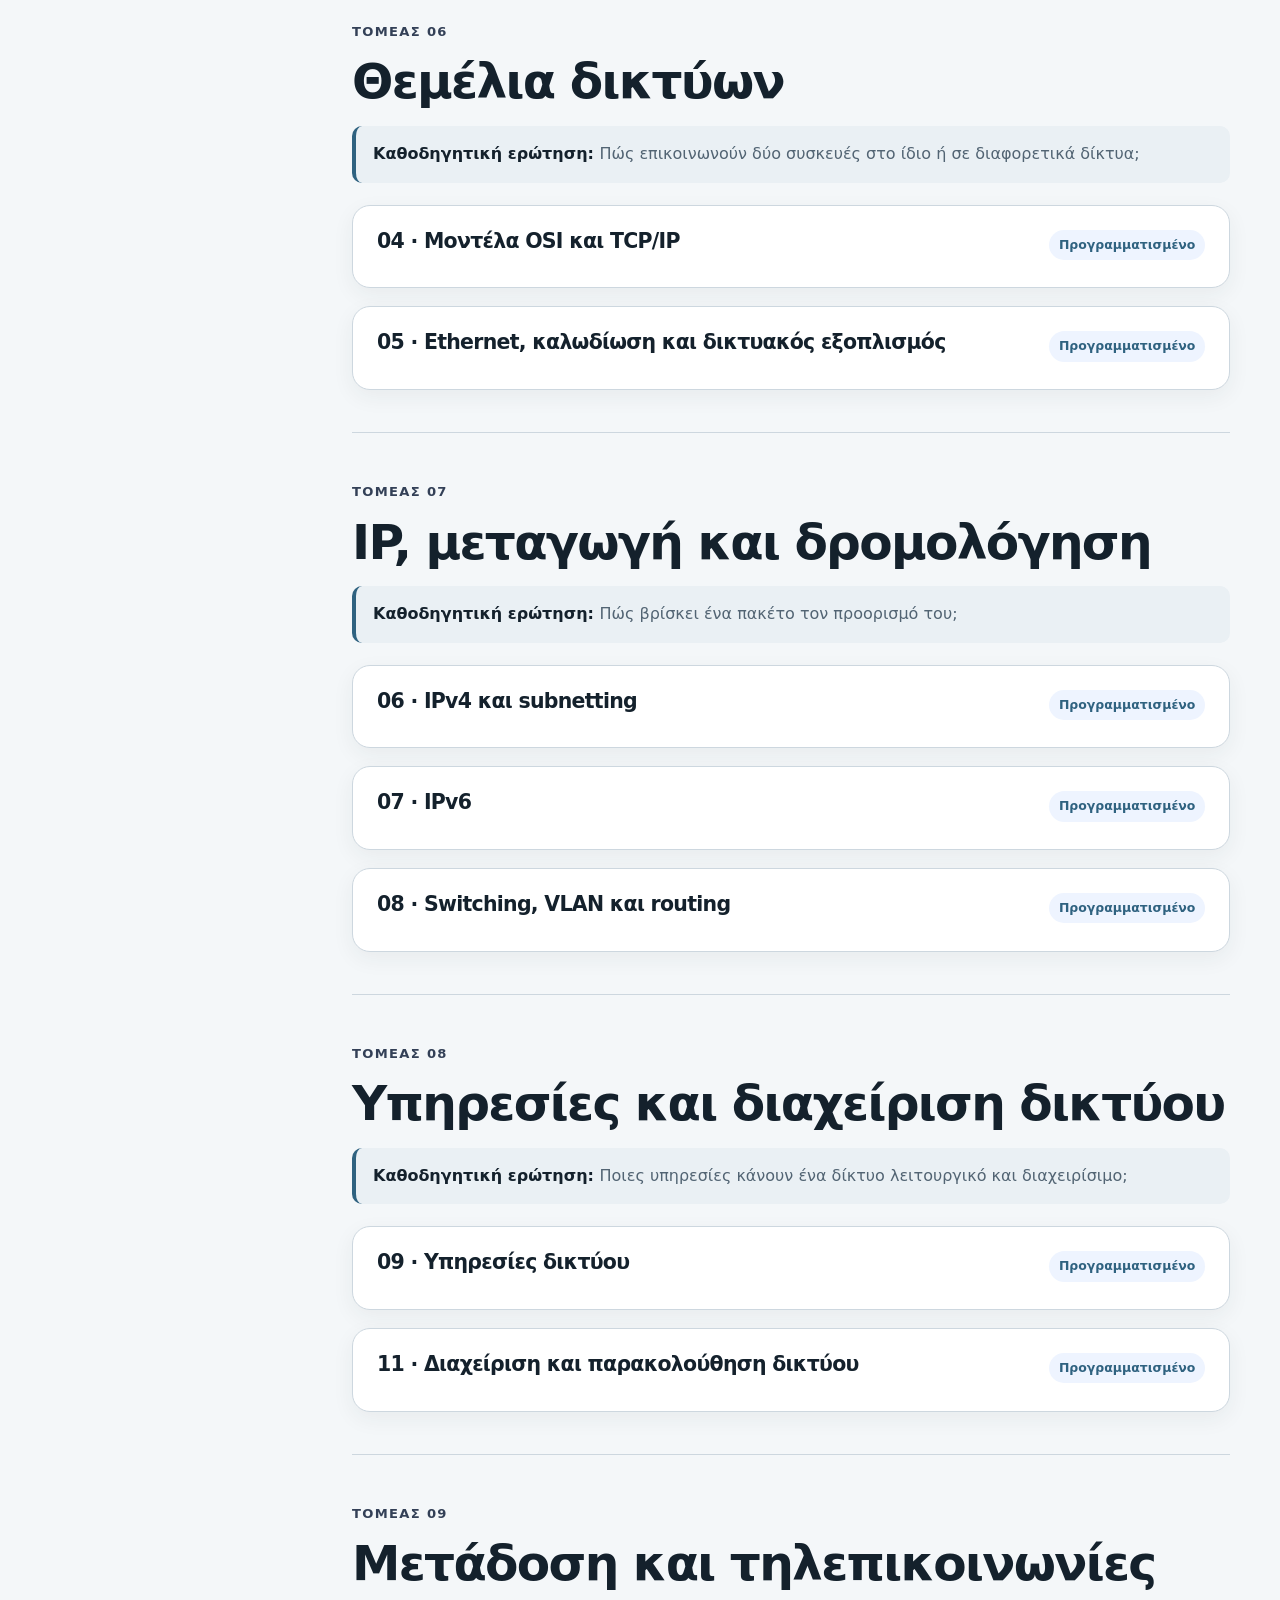
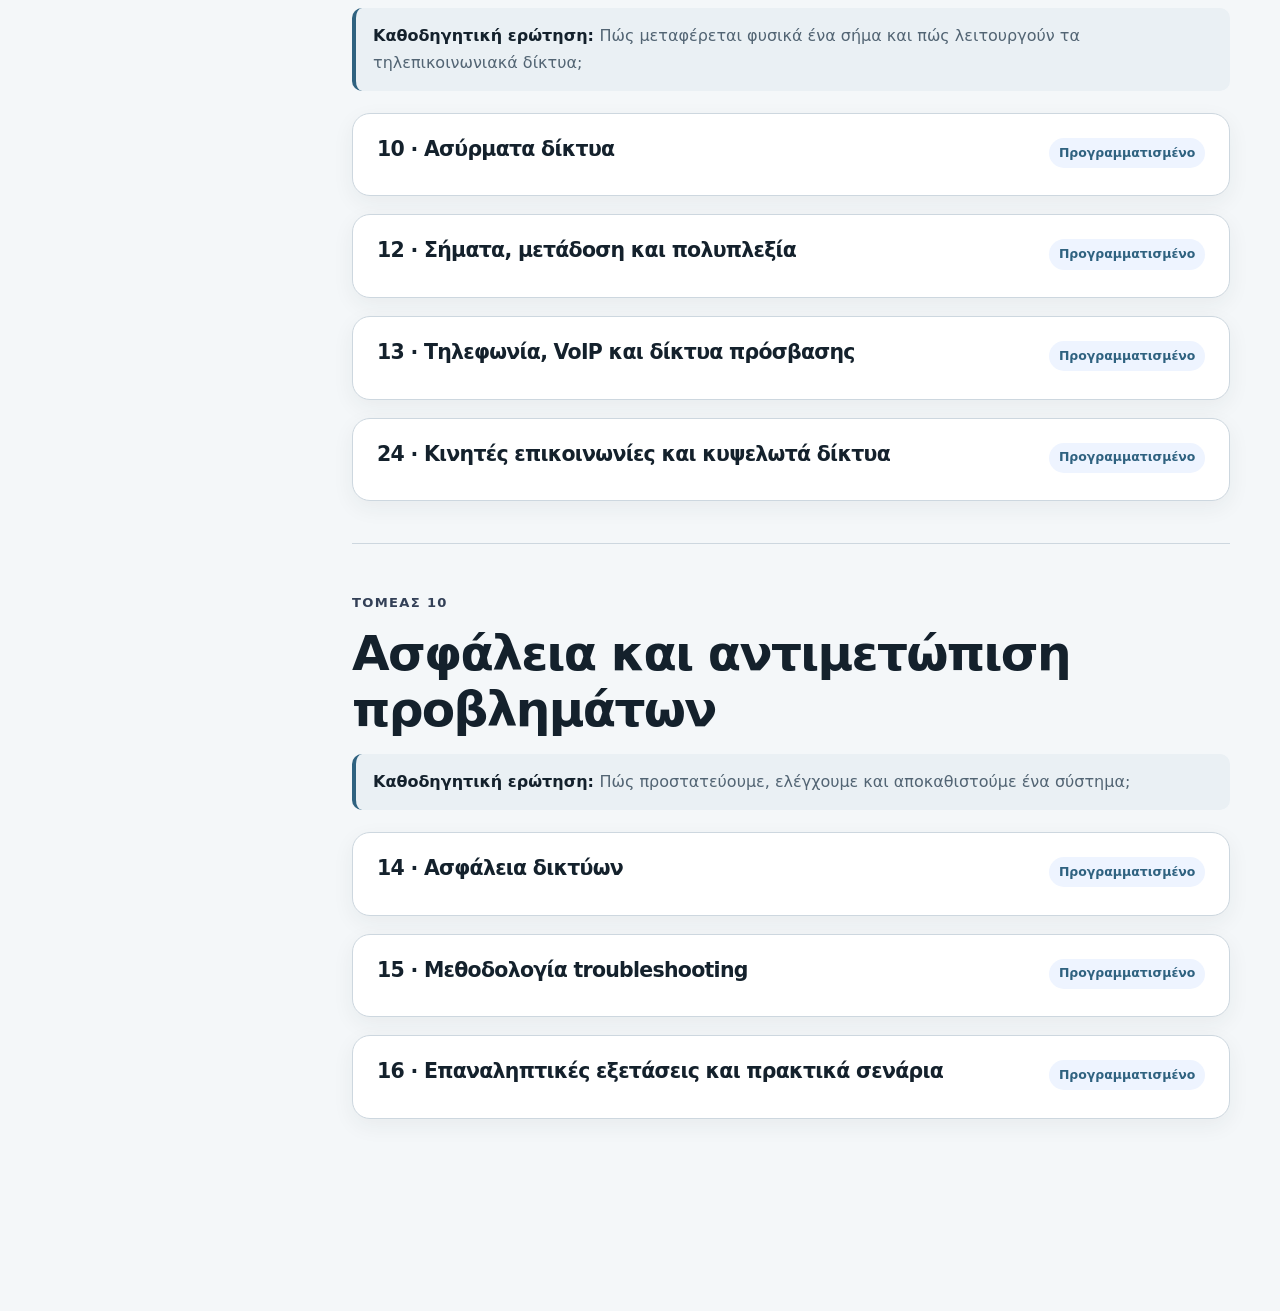
==== commit 8b77e187: "Render recall-oriented domain navigation Preserve progress semantics across the expanded curriculum " ====
--- a/curriculum.html
+++ b/curriculum.html
@@ -29,7 +29,7 @@
 
   <aside class="pilot-notice" aria-label="Κατάσταση Pilot / Early Access">
     <div class="container">
-      <strong>Pilot / Early Access · διαθέσιμη ύλη: 1 από 16 ενότητες.</strong>
+      <strong>Pilot / Early Access · διαθέσιμη ύλη: 1 από 24 modules.</strong>
       <p>Το εκπαιδευτικό περιεχόμενο βασίζεται αποκλειστικά στο βοήθημα ΔΕΛΤΑ 360. Η χαρτογράφηση του PDF σε μαθήματα, ερωτήσεις και εργαστήρια βρίσκεται σε εξέλιξη.</p>
     </div>
   </aside>
@@ -38,90 +38,24 @@
     <section class="page-hero">
       <div class="container">
         <p class="eyebrow">Χάρτης μελέτης</p>
-        <h1>Η ύλη σε <span>16 μαθησιακές ενότητες</span></h1>
-        <p>Η σειρά ακολουθεί λογική εξάρτηση: από τις βάσεις των υπολογιστών έως τη σχεδίαση, ασφάλεια και διάγνωση πραγματικών δικτύων.</p>
+        <h1><span>10 θεματικοί τομείς</span> και 24 σταθερά modules</h1>
+        <p>Οι τομείς είναι παιδαγωγική οργάνωση της εφαρμογής και χρησιμοποιούν καθοδηγητικές ερωτήσεις ως σημεία ανάκλησης. Το PDF παραμένει οργανωμένο κυρίως σε ομάδες ερωτήσεων και δεν διαιρείται σε αυτούς τους τομείς ή modules.</p>
       </div>
     </section>
 
     <div class="container content-layout">
       <aside class="sidebar">
         <strong>Πλοήγηση ύλης</strong>
-        <a href="#fundamentals">1–3 · Βάσεις</a>
-        <a href="#models">4–5 · Μοντέλα και Ethernet</a>
-        <a href="#ip">6–8 · IP και δρομολόγηση</a>
-        <a href="#services">9–11 · Υπηρεσίες και ασύρματα</a>
-        <a href="#telecom">12–13 · Τηλεπικοινωνίες</a>
-        <a href="#security">14–16 · Ασφάλεια και διάγνωση</a>
+        <nav class="curriculum-domain-nav" data-domain-navigation aria-label="Θεματικοί τομείς">
+          <p class="curriculum-message" role="status">Φόρτωση θεματικών τομέων…</p>
+        </nav>
         <hr>
         <strong>Συνολική πρόοδος: <span data-progress-label>0%</span></strong>
         <div class="progress" role="progressbar" aria-label="Συνολική πρόοδος" aria-valuemin="0" aria-valuemax="100" aria-valuenow="0"><span data-progress-bar></span></div>
       </aside>
 
-      <article class="lesson">
-        <section id="fundamentals">
-          <p class="eyebrow">Μέρος Α</p>
-          <h2>Θεμέλια υπολογιστικών συστημάτων</h2>
-          <div class="module-list">
-            <article class="module-card" data-module-id="MOD-01" data-available="true">
-              <header><div><h3>01 · Ψηφιακή λογική και συστήματα αρίθμησης</h3><p>Λογικές πύλες, πίνακες αληθείας, δυαδικό, δεκαδικό και δεκαεξαδικό.</p></div><span class="status ready">Διαθέσιμο · προς επαλήθευση</span></header>
-              <a class="text-link" href="lesson-digital-logic.html">Άνοιξε το μάθημα →</a>
-            </article>
-            <article class="module-card" data-module-id="MOD-02" data-available="false">
-              <header><div><h3>02 · Αρχιτεκτονική και υλικό Η/Υ</h3><p>CPU, RAM, μητρική, αποθήκευση, τροφοδοσία, περιφερειακά και βασικός έλεγχος βλαβών.</p></div><span class="status">Προσεχώς</span></header>
-            </article>
-            <article class="module-card" data-module-id="MOD-03" data-available="false">
-              <header><div><h3>03 · Λειτουργικά συστήματα και τεχνική υποστήριξη</h3><p>Εγκατάσταση, αρχεία, δικαιώματα, διεργασίες, οδηγοί και εργαλεία διάγνωσης.</p></div><span class="status">Προσεχώς</span></header>
-            </article>
-          </div>
-        </section>
-
-        <section id="models">
-          <p class="eyebrow">Μέρος Β</p>
-          <h2>Μοντέλα δικτύωσης και φυσική διασύνδεση</h2>
-          <div class="module-list">
-            <article class="module-card" data-module-id="MOD-04" data-available="false"><header><div><h3>04 · Μοντέλα OSI και TCP/IP</h3><p>Επίπεδα, ενθυλάκωση, PDU, πρωτόκολλα και πορεία δεδομένων.</p></div><span class="status">Προσεχώς</span></header></article>
-            <article class="module-card" id="ethernet" data-module-id="MOD-05" data-available="false"><header><div><h3>05 · Ethernet, καλωδίωση και δικτυακός εξοπλισμός</h3><p>MAC, frames, UTP/STP, οπτικές ίνες, T568A/B, switches, routers και access points.</p></div><span class="status">Προσεχώς</span></header></article>
-          </div>
-        </section>
-
-        <section id="ip">
-          <p class="eyebrow">Μέρος Γ</p>
-          <h2>Διευθυνσιοδότηση, μεταγωγή και δρομολόγηση</h2>
-          <div class="module-list">
-            <article class="module-card" data-module-id="MOD-06" data-available="false"><header><div><h3>06 · IPv4 και subnetting</h3><p>Μάσκες, CIDR, network/broadcast, host ranges και σχεδιασμός υποδικτύων.</p></div><span class="status">Προσεχώς</span></header></article>
-            <article class="module-card" data-module-id="MOD-07" data-available="false"><header><div><h3>07 · IPv6</h3><p>Μορφή διεύθυνσης, συμπίεση, τύποι διευθύνσεων και βασική μετάβαση.</p></div><span class="status">Προσεχώς</span></header></article>
-            <article class="module-card" id="switching" data-module-id="MOD-08" data-available="false"><header><div><h3>08 · Switching, VLAN και routing</h3><p>MAC tables, VLANs, trunks, static routing και βασικές έννοιες δυναμικής δρομολόγησης.</p></div><span class="status">Προσεχώς</span></header></article>
-          </div>
-        </section>
-
-        <section id="services">
-          <p class="eyebrow">Μέρος Δ</p>
-          <h2>Υπηρεσίες και πρόσβαση δικτύου</h2>
-          <div class="module-list">
-            <article class="module-card" data-module-id="MOD-09" data-available="false"><header><div><h3>09 · Υπηρεσίες δικτύου</h3><p>DHCP, DNS, NAT/PAT, NTP, HTTP/HTTPS, email και βασικές θύρες.</p></div><span class="status">Προσεχώς</span></header></article>
-            <article class="module-card" id="wireless" data-module-id="MOD-10" data-available="false"><header><div><h3>10 · Ασύρματα δίκτυα</h3><p>Wi‑Fi πρότυπα, κανάλια, παρεμβολές, ασφάλεια και σχεδίαση κάλυψης.</p></div><span class="status">Προσεχώς</span></header></article>
-            <article class="module-card" data-module-id="MOD-11" data-available="false"><header><div><h3>11 · Διαχείριση και παρακολούθηση δικτύου</h3><p>CLI, logs, SNMP, βασικά metrics, τεκμηρίωση και αντίγραφα ρυθμίσεων.</p></div><span class="status">Προσεχώς</span></header></article>
-          </div>
-        </section>
-
-        <section id="telecom">
-          <p class="eyebrow">Μέρος Ε</p>
-          <h2>Τηλεπικοινωνίες</h2>
-          <div class="module-list">
-            <article class="module-card" data-module-id="MOD-12" data-available="false"><header><div><h3>12 · Σήματα, μετάδοση και πολυπλεξία</h3><p>Εύρος ζώνης, θόρυβος, εξασθένηση, διαμόρφωση και βασικές τεχνικές πολυπλεξίας.</p></div><span class="status">Προσεχώς</span></header></article>
-            <article class="module-card" data-module-id="MOD-13" data-available="false"><header><div><h3>13 · Τηλεφωνία, VoIP και δίκτυα πρόσβασης</h3><p>PSTN, VoIP, SIP, DSL, οπτική πρόσβαση και βασική ποιότητα υπηρεσίας.</p></div><span class="status">Προσεχώς</span></header></article>
-          </div>
-        </section>
-
-        <section id="security">
-          <p class="eyebrow">Μέρος ΣΤ</p>
-          <h2>Ασφάλεια και επίλυση προβλημάτων</h2>
-          <div class="module-list">
-            <article class="module-card" data-module-id="MOD-14" data-available="false"><header><div><h3>14 · Ασφάλεια δικτύων</h3><p>Απειλές, έλεγχος πρόσβασης, firewalls, VPN, hardening και ασφαλείς πρακτικές.</p></div><span class="status">Προσεχώς</span></header></article>
-            <article class="module-card" id="troubleshooting" data-module-id="MOD-15" data-available="false"><header><div><h3>15 · Μεθοδολογία troubleshooting</h3><p>Συλλογή στοιχείων, υπόθεση, έλεγχος, αποκατάσταση και τεκμηρίωση.</p></div><span class="status">Προσεχώς</span></header></article>
-            <article class="module-card" data-module-id="MOD-16" data-available="false"><header><div><h3>16 · Επαναληπτικές εξετάσεις και πρακτικά σενάρια</h3><p>Συνδυαστικά tests, εργαστηριακά σενάρια και τελικός έλεγχος ετοιμότητας.</p></div><span class="status">Προσεχώς</span></header></article>
-          </div>
-        </section>
+      <article class="lesson curriculum-domains" data-curriculum-domains>
+        <p class="curriculum-message" role="status">Φόρτωση curriculum…</p>
       </article>
     </div>
   </main>
@@ -134,7 +68,7 @@
       <a class="ecosystem-footer__link" href="https://markellosecosystem.com/privacy/" target="_blank" rel="noopener noreferrer">Privacy</a>
       <a class="ecosystem-footer__link" href="https://markellosecosystem.com/cookies/" target="_blank" rel="noopener noreferrer">Cookies</a>
       <a class="ecosystem-footer__link" href="mailto:markellos.markides@gmail.com?subject=NTT%20Study%20Tool%20Feedback">Feedback</a>
-      <a class="ecosystem-footer__link footer-pdf-button" href="https://www.iekdelta360.edu.gr/files/repository/%65%6F%70%70%65%70/%CE%99%CE%95%CE%9A-%CE%94%CE%95%CE%9B%CE%A4%CE%91-360-technikos-diktion.pdf" target="_blank" rel="noopener noreferrer">Πηγή γνώσης PDF</a>
+      <a class="ecosystem-footer__link footer-pdf-button" href="https://www.iekdelta360.edu.gr/files/repository/eoppep/%CE%99%CE%95%CE%9A-%CE%94%CE%95%CE%9B%CE%A4%CE%91-360-technikos-diktion.pdf" target="_blank" rel="noopener noreferrer">Πηγή γνώσης PDF</a>
     </nav>
     <span class="ecosystem-footer__version" data-build-version>v 0.1.0_local_dev</span>
   </footer>
--- a/assets/styles.css
+++ b/assets/styles.css
@@ -145,8 +145,10 @@
 .code-card-top span { width: 10px; height: 10px; border-radius: 50%; background: #4e6488; }
 .code-card pre { margin: 0; padding: 34px; color: #dce8ff; white-space: pre-wrap; font-size: 1.04rem; line-height: 1.9; }
 .topic-grid { display: grid; grid-template-columns: repeat(5, 1fr); gap: 12px; }
-.topic-grid a { min-height: 106px; display: flex; align-items: flex-end; padding: 18px; border: 1px solid var(--line); border-radius: 16px; background: white; text-decoration: none; font-weight: 800; }
+.topic-grid a { min-height: 106px; display: flex; flex-direction: column; align-items: flex-start; justify-content: flex-end; gap: 5px; padding: 18px; border: 1px solid var(--line); border-radius: 16px; background: white; text-decoration: none; font-weight: 800; }
 .topic-grid a:hover { color: var(--primary); transform: translateY(-2px); box-shadow: 0 12px 25px rgba(24, 45, 80, .08); }
+.topic-grid__order { color: var(--muted); font-size: .72rem; font-weight: 750; letter-spacing: .06em; text-transform: uppercase; }
+.topic-grid strong { overflow-wrap: anywhere; }
 .cta-section { padding: 20px 0 90px; }
 .cta-card { display: flex; align-items: center; justify-content: space-between; gap: 32px; padding: 42px; border-radius: 24px; color: white; background: linear-gradient(120deg, var(--primary-dark), var(--primary), #3d79ff); }
 .cta-card h2 { margin-bottom: 0; max-width: 770px; }
@@ -155,10 +157,11 @@
 .page-hero { padding: 58px 0 42px; background: linear-gradient(180deg, white, var(--bg)); border-bottom: 1px solid var(--line); }
 .page-hero p:last-child { max-width: 760px; color: var(--muted); font-size: 1.07rem; }
 .content-layout { display: grid; grid-template-columns: 260px minmax(0, 1fr); gap: 42px; padding: 56px 0 90px; }
-.sidebar { position: sticky; top: 100px; align-self: start; padding: 20px; border: 1px solid var(--line); border-radius: 16px; background: white; }
+.sidebar { position: sticky; top: 100px; align-self: start; max-height: calc(100dvh - var(--fixed-header-height, 76px) - var(--fixed-footer-height, 98px) - 48px); overflow-y: auto; padding: 20px; border: 1px solid var(--line); border-radius: 16px; background: white; scrollbar-gutter: stable; }
 .sidebar strong { display: block; margin-bottom: 10px; }
 .sidebar a { display: block; padding: .48rem .6rem; border-radius: 8px; color: var(--muted); text-decoration: none; font-size: .93rem; }
 .sidebar a:hover { color: var(--primary); background: var(--surface-soft); }
+.curriculum-domain-nav { display: grid; gap: 2px; }
 .lesson { min-width: 0; }
 .lesson section { scroll-margin-top: 105px; margin-bottom: 48px; }
 .lesson p, .lesson li { color: #334057; }
@@ -179,11 +182,50 @@
 
 .module-list { display: grid; gap: 18px; }
 .module-card { padding: 24px; border: 1px solid var(--line); border-radius: 18px; background: white; }
-.module-card header { display: flex; align-items: flex-start; justify-content: space-between; gap: 16px; }
+.module-card header { display: flex; flex-wrap: wrap; align-items: flex-start; justify-content: space-between; gap: 12px 16px; }
+.module-card__title { min-width: 0; flex: 1 1 420px; }
+.module-card__title h3 { overflow-wrap: anywhere; }
+.module-card__link { min-height: 44px; display: inline-flex; align-items: center; margin-top: 12px; }
 .module-card p { color: var(--muted); }
 .status { padding: .3rem .6rem; border-radius: 999px; background: #eef4ff; color: var(--primary); font-size: .78rem; font-weight: 850; white-space: nowrap; }
 .status.ready { background: #e8f8f2; color: #08785e; }
 .module-card ul { margin-bottom: 0; }
+
+.curriculum-domain {
+  padding: 0 0 42px;
+  border-bottom: 1px solid var(--line);
+}
+.curriculum-domain:last-child { padding-bottom: 0; border-bottom: 0; }
+.curriculum-domain h2 { overflow-wrap: anywhere; }
+.lesson .domain-guiding-question {
+  margin: 0 0 22px;
+  padding: 15px 17px;
+  border-inline-start: 4px solid var(--primary);
+  border-radius: 10px;
+  color: var(--muted);
+  background: var(--surface-soft);
+  font-size: 1rem;
+}
+.lesson .domain-guiding-question strong { color: var(--text); }
+.curriculum-message {
+  margin: 0;
+  padding: 14px 0;
+  color: var(--muted);
+}
+
+.curriculum-domain-nav a:focus-visible,
+.topic-grid a:focus-visible,
+.module-card__link:focus-visible {
+  outline: 3px solid var(--primary);
+  outline-offset: 3px;
+}
+
+html[data-ntt-contrast='high'] .curriculum-domain,
+html[data-ntt-contrast='high'] .module-card,
+html[data-ntt-contrast='high'] .domain-guiding-question {
+  border-width: 2px;
+  box-shadow: none;
+}
 
 .quiz { display: grid; gap: 20px; }
 .question-card { padding: 24px; border: 1px solid var(--line); border-radius: 18px; background: white; }
@@ -211,7 +253,7 @@
   .feature-grid { grid-template-columns: repeat(2, 1fr); }
   .topic-grid { grid-template-columns: repeat(2, 1fr); }
   .content-layout { grid-template-columns: 1fr; }
-  .sidebar { position: static; }
+  .sidebar { position: static; max-height: none; overflow-y: visible; scrollbar-gutter: auto; }
   .pilot-notice .container { display: grid; gap: 4px; }
   .pilot-notice strong { white-space: normal; }
 }
@@ -225,6 +267,8 @@
   .feature-card { min-height: auto; }
   .feature-number { margin-bottom: 20px; }
   .cta-card, .lesson-actions, .footer-grid { display: grid; grid-template-columns: 1fr; }
+  .module-card header { display: grid; }
+  .module-card .status { justify-self: start; white-space: normal; }
   .button { width: 100%; }
   .hero-actions .button { width: auto; }
 }
@@ -237,3 +281,12 @@
   .hero-actions .button { width: 100%; }
   .brand small { display: none; }
 }
+
+@media (forced-colors: active) {
+  .curriculum-domain,
+  .module-card,
+  .domain-guiding-question {
+    border: 2px solid CanvasText;
+    box-shadow: none;
+  }
+}
